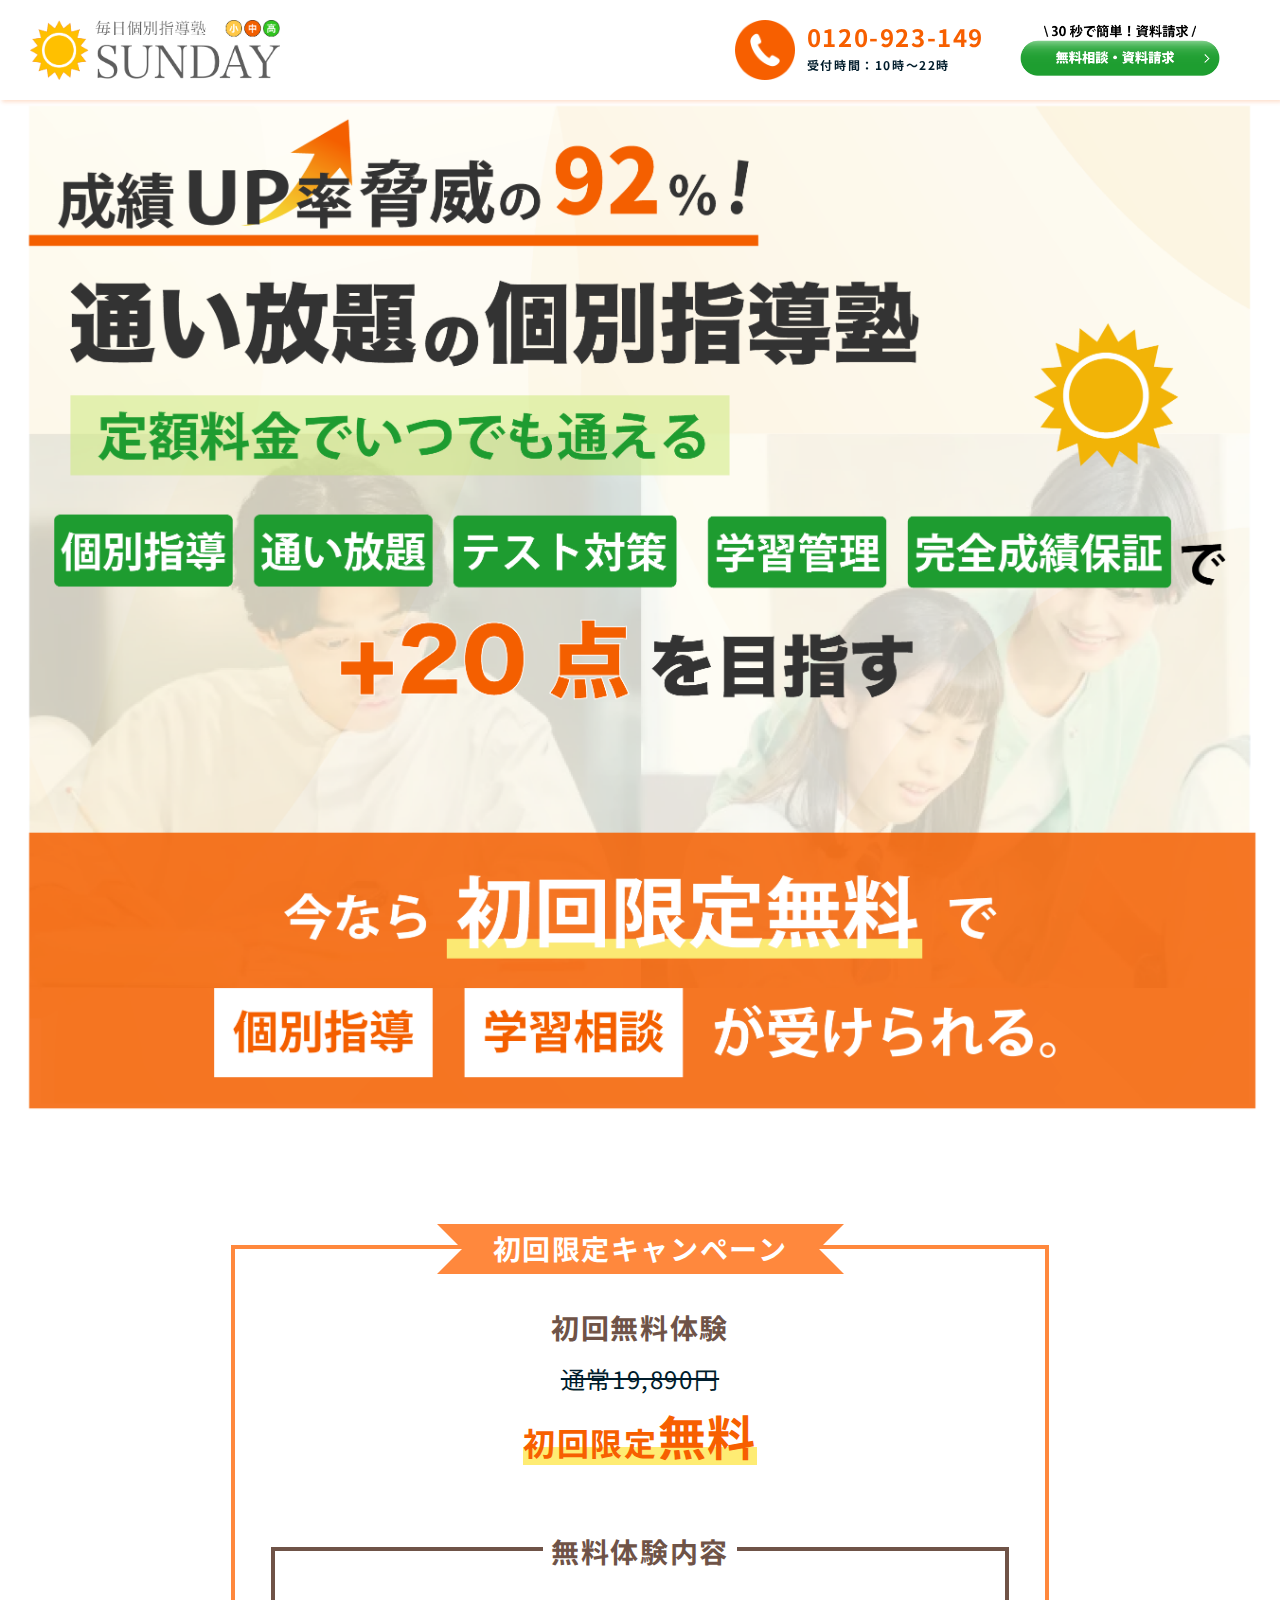
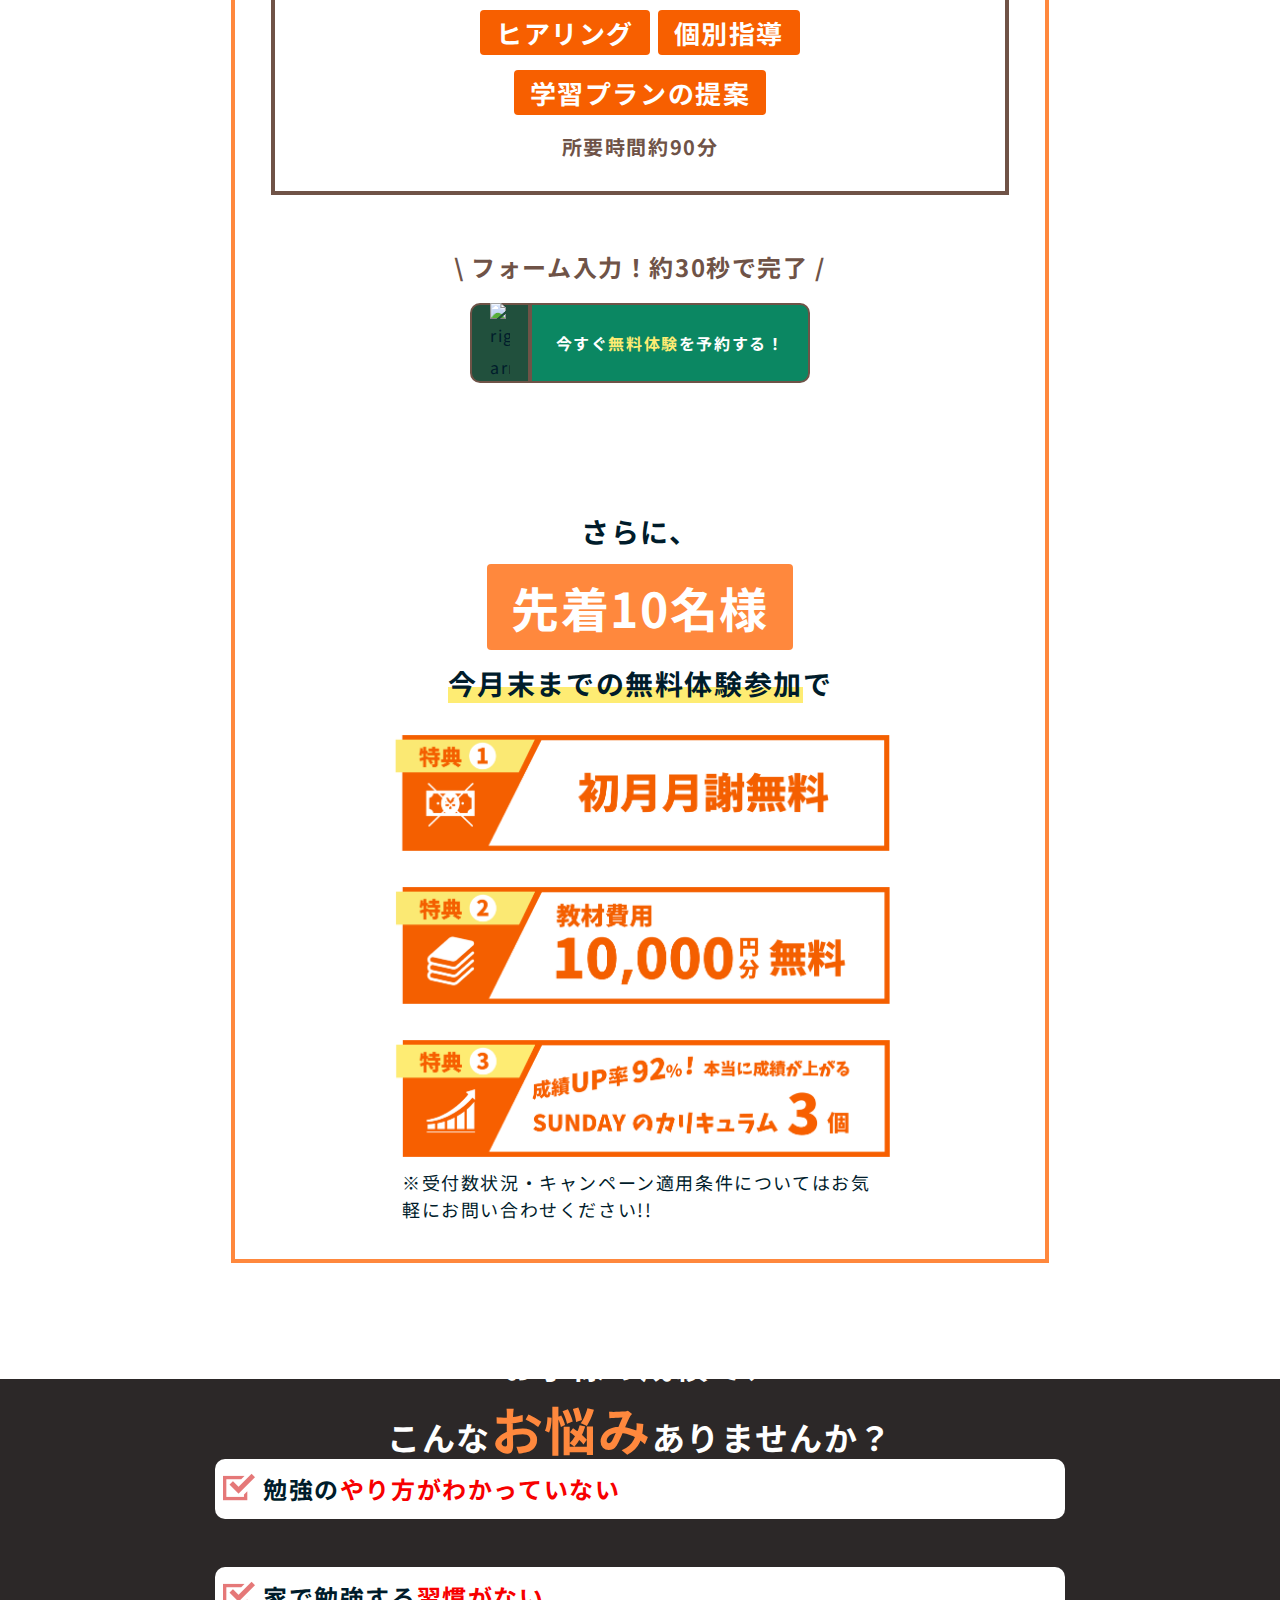
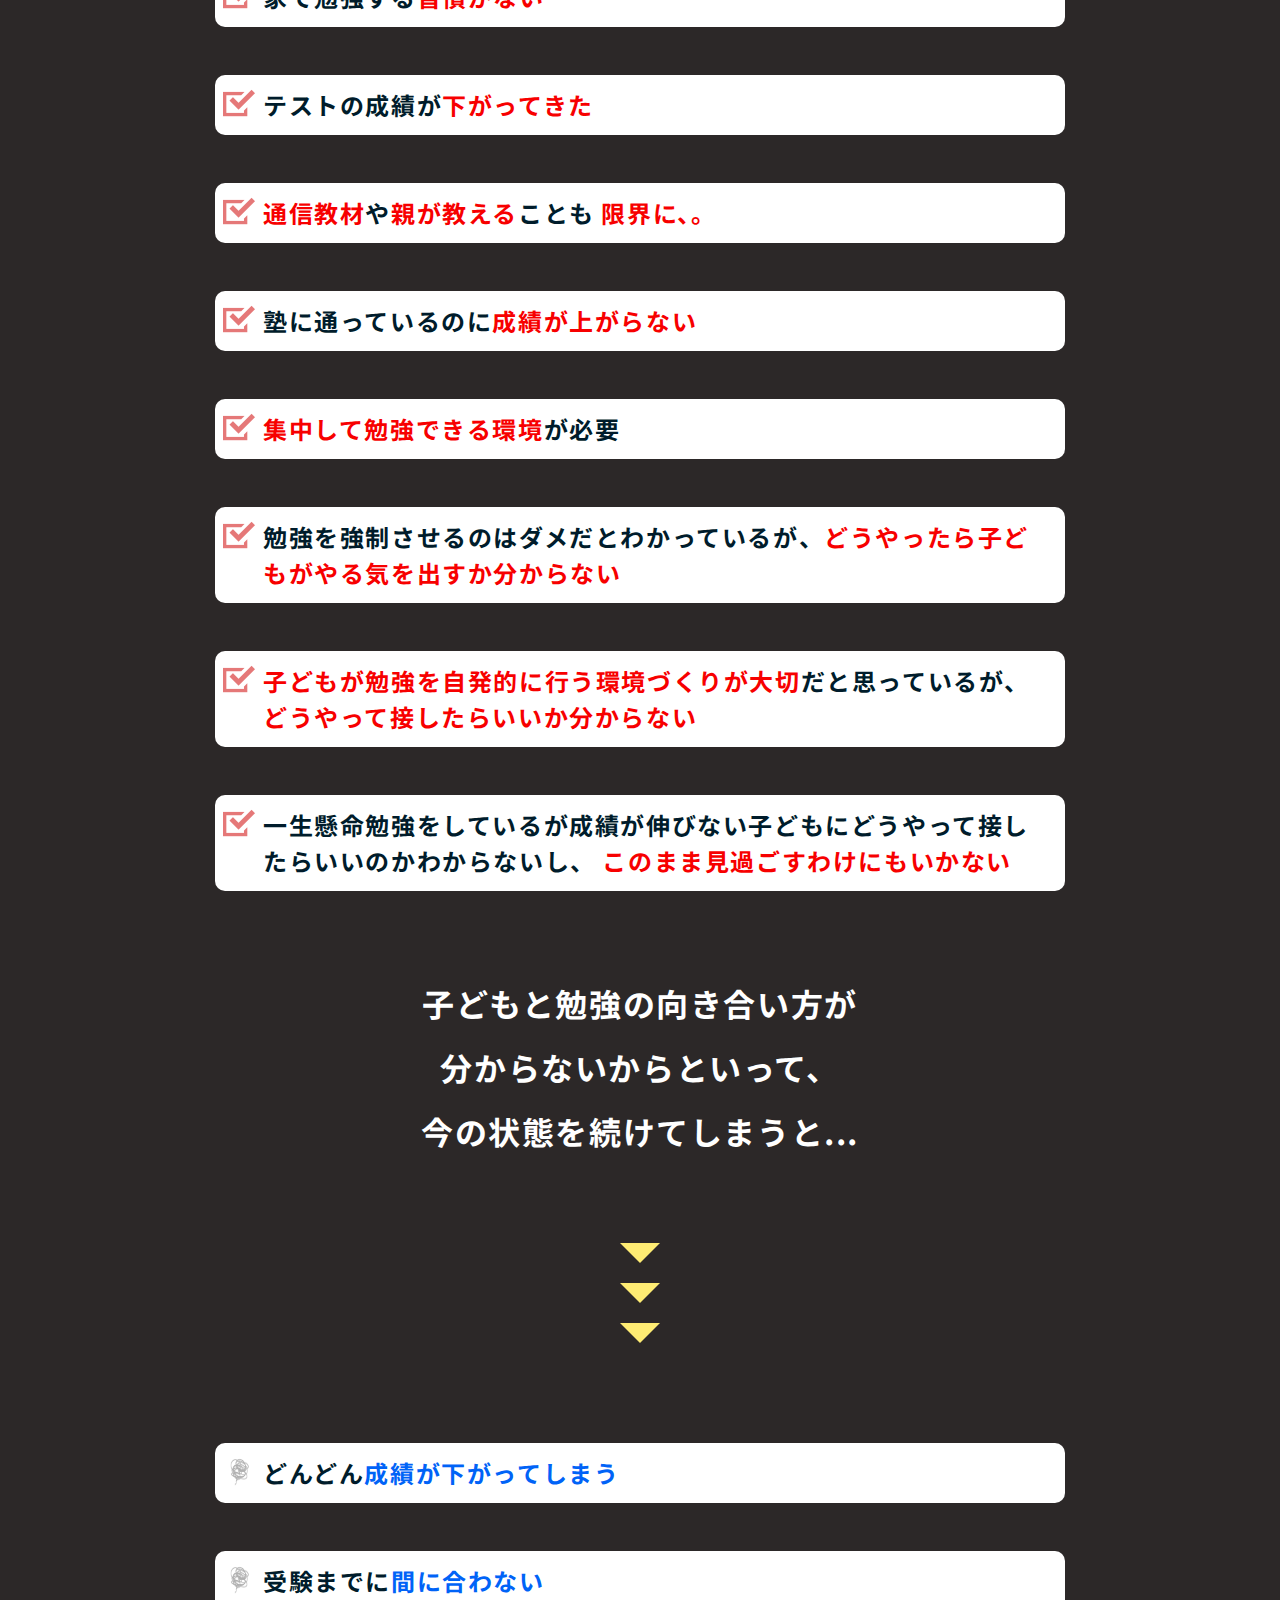
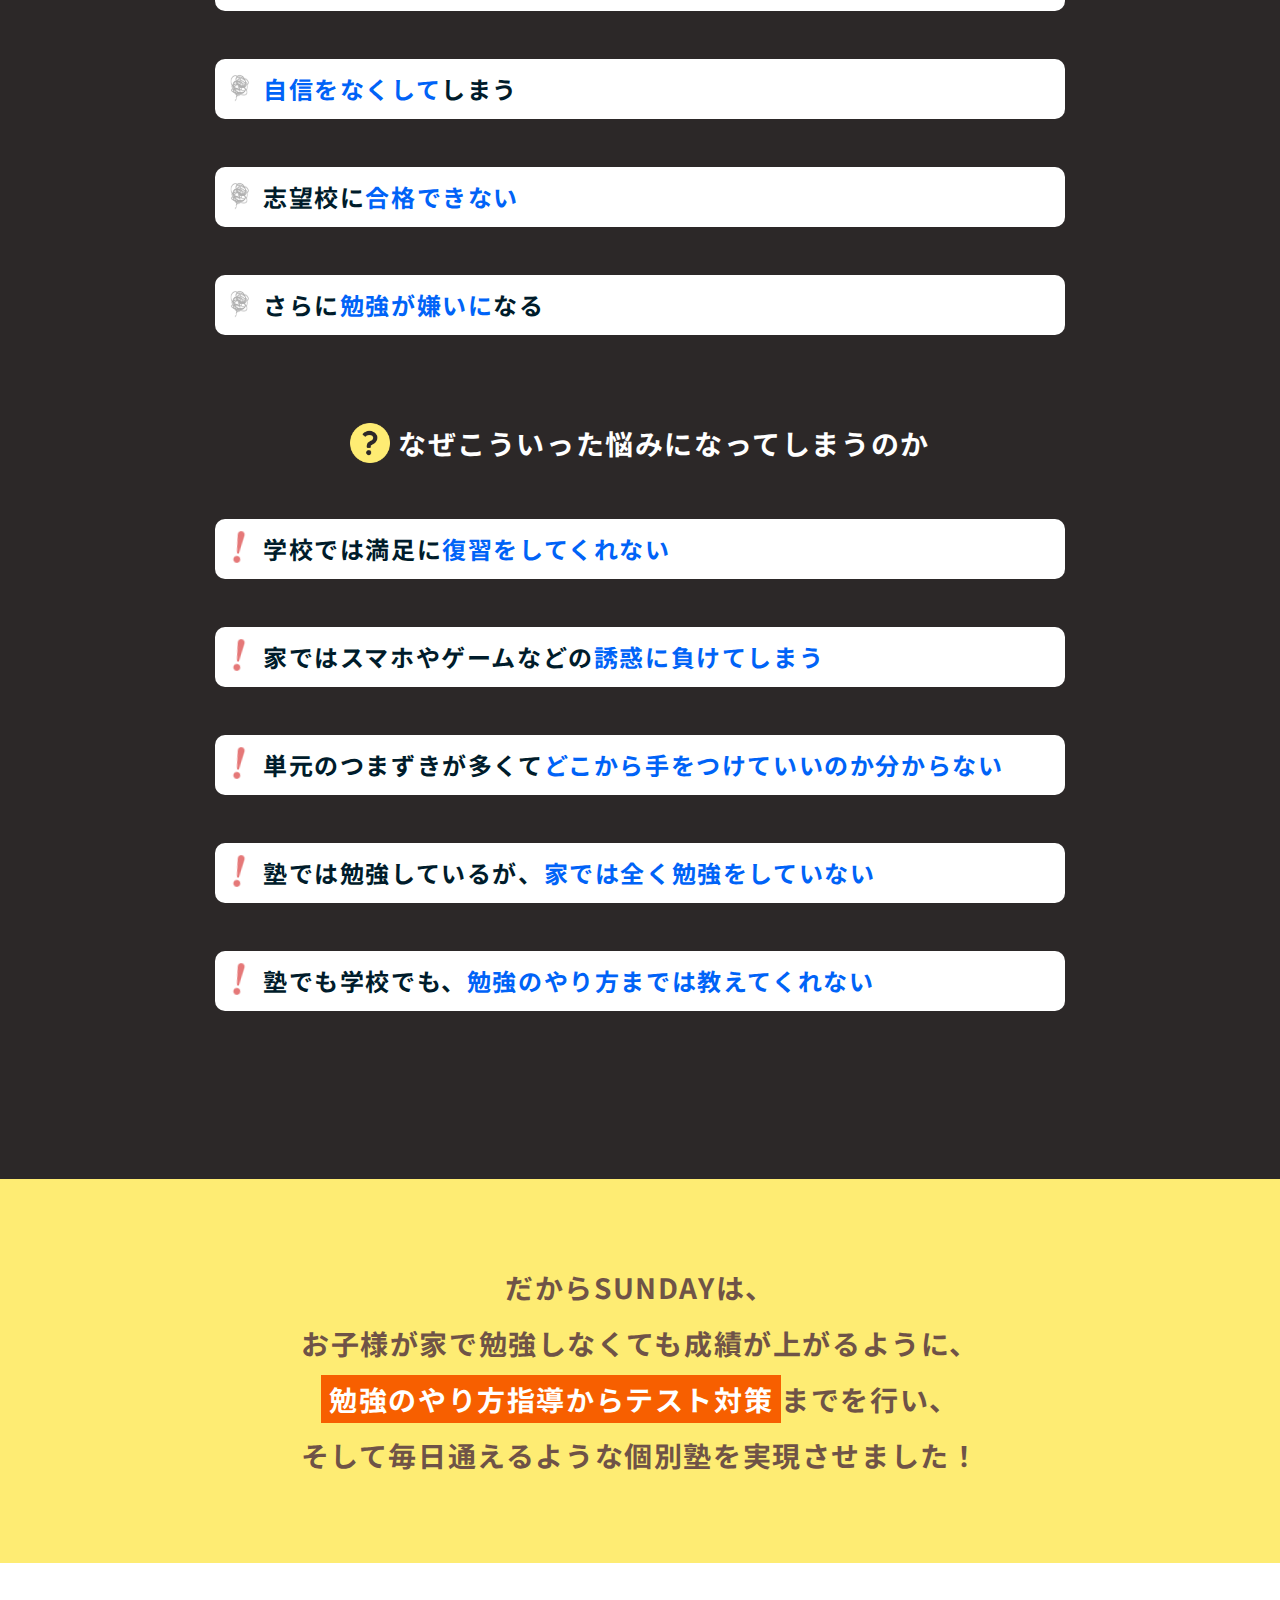
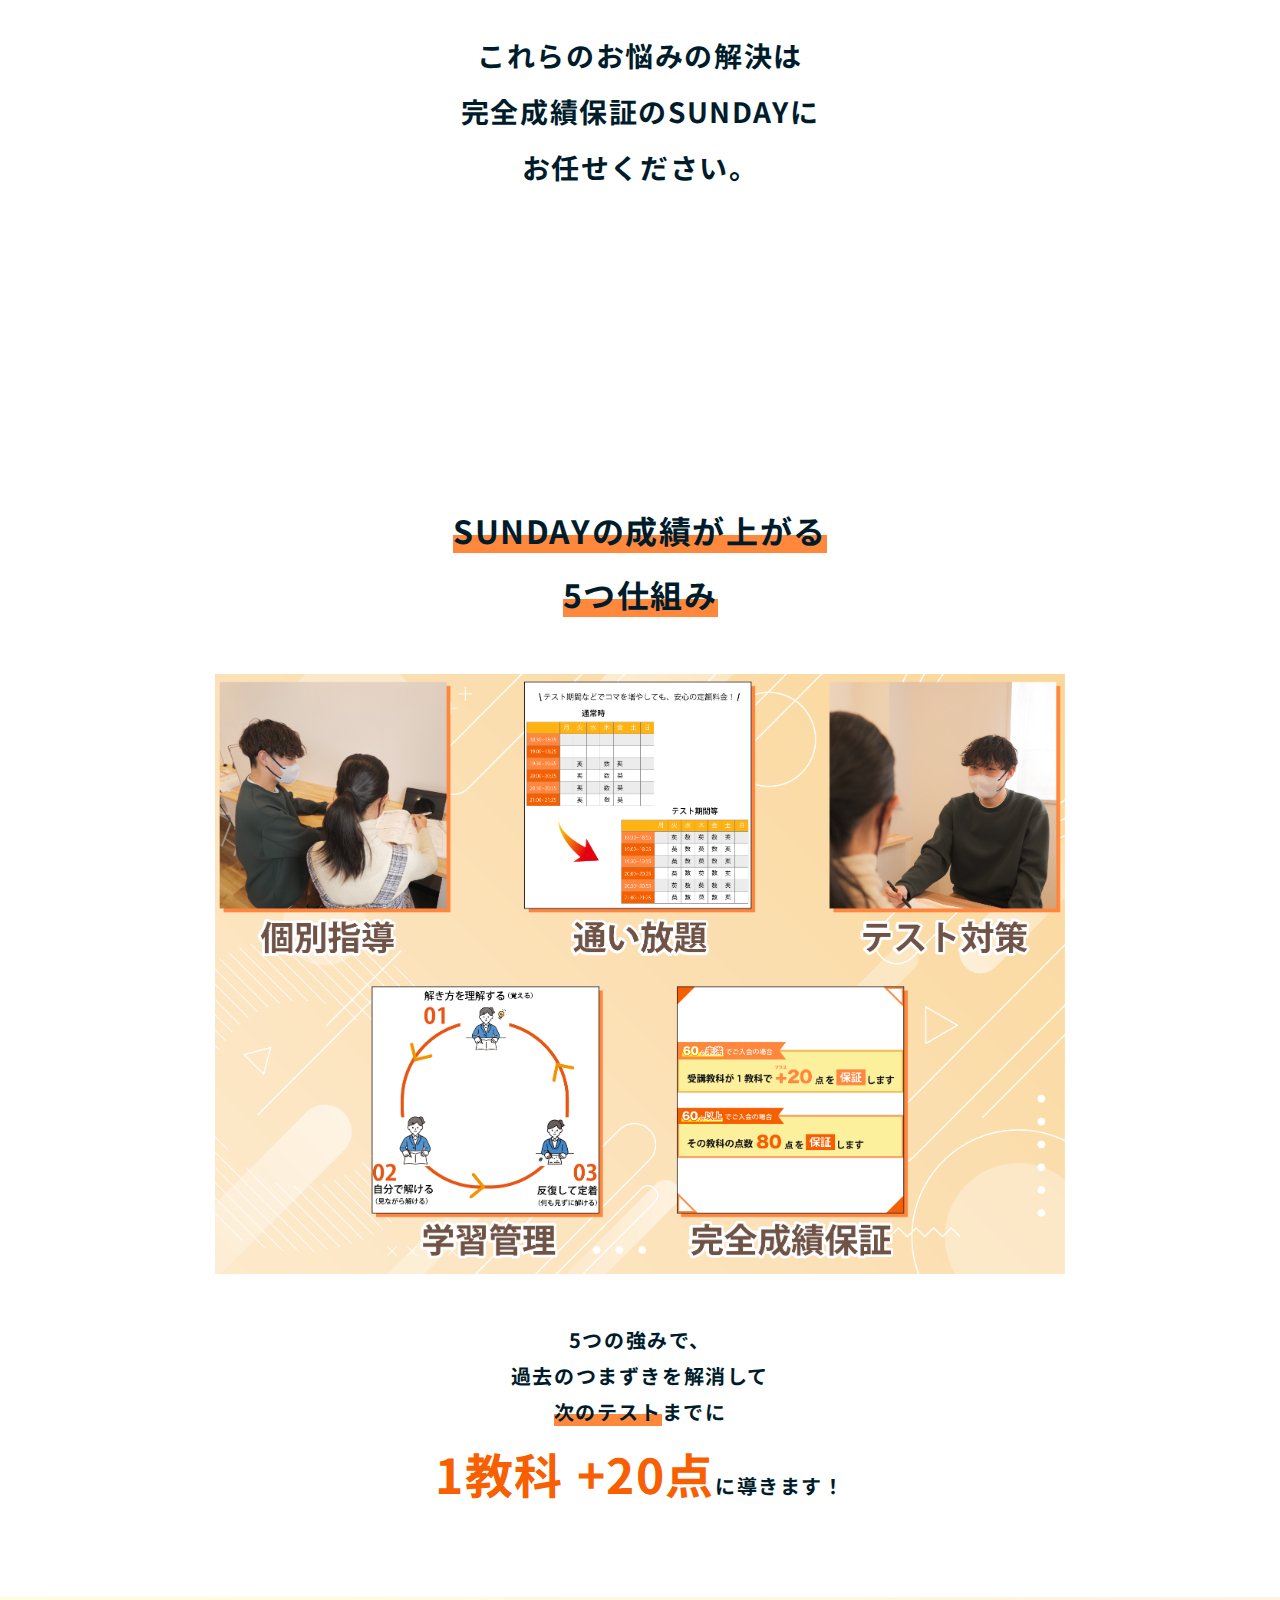
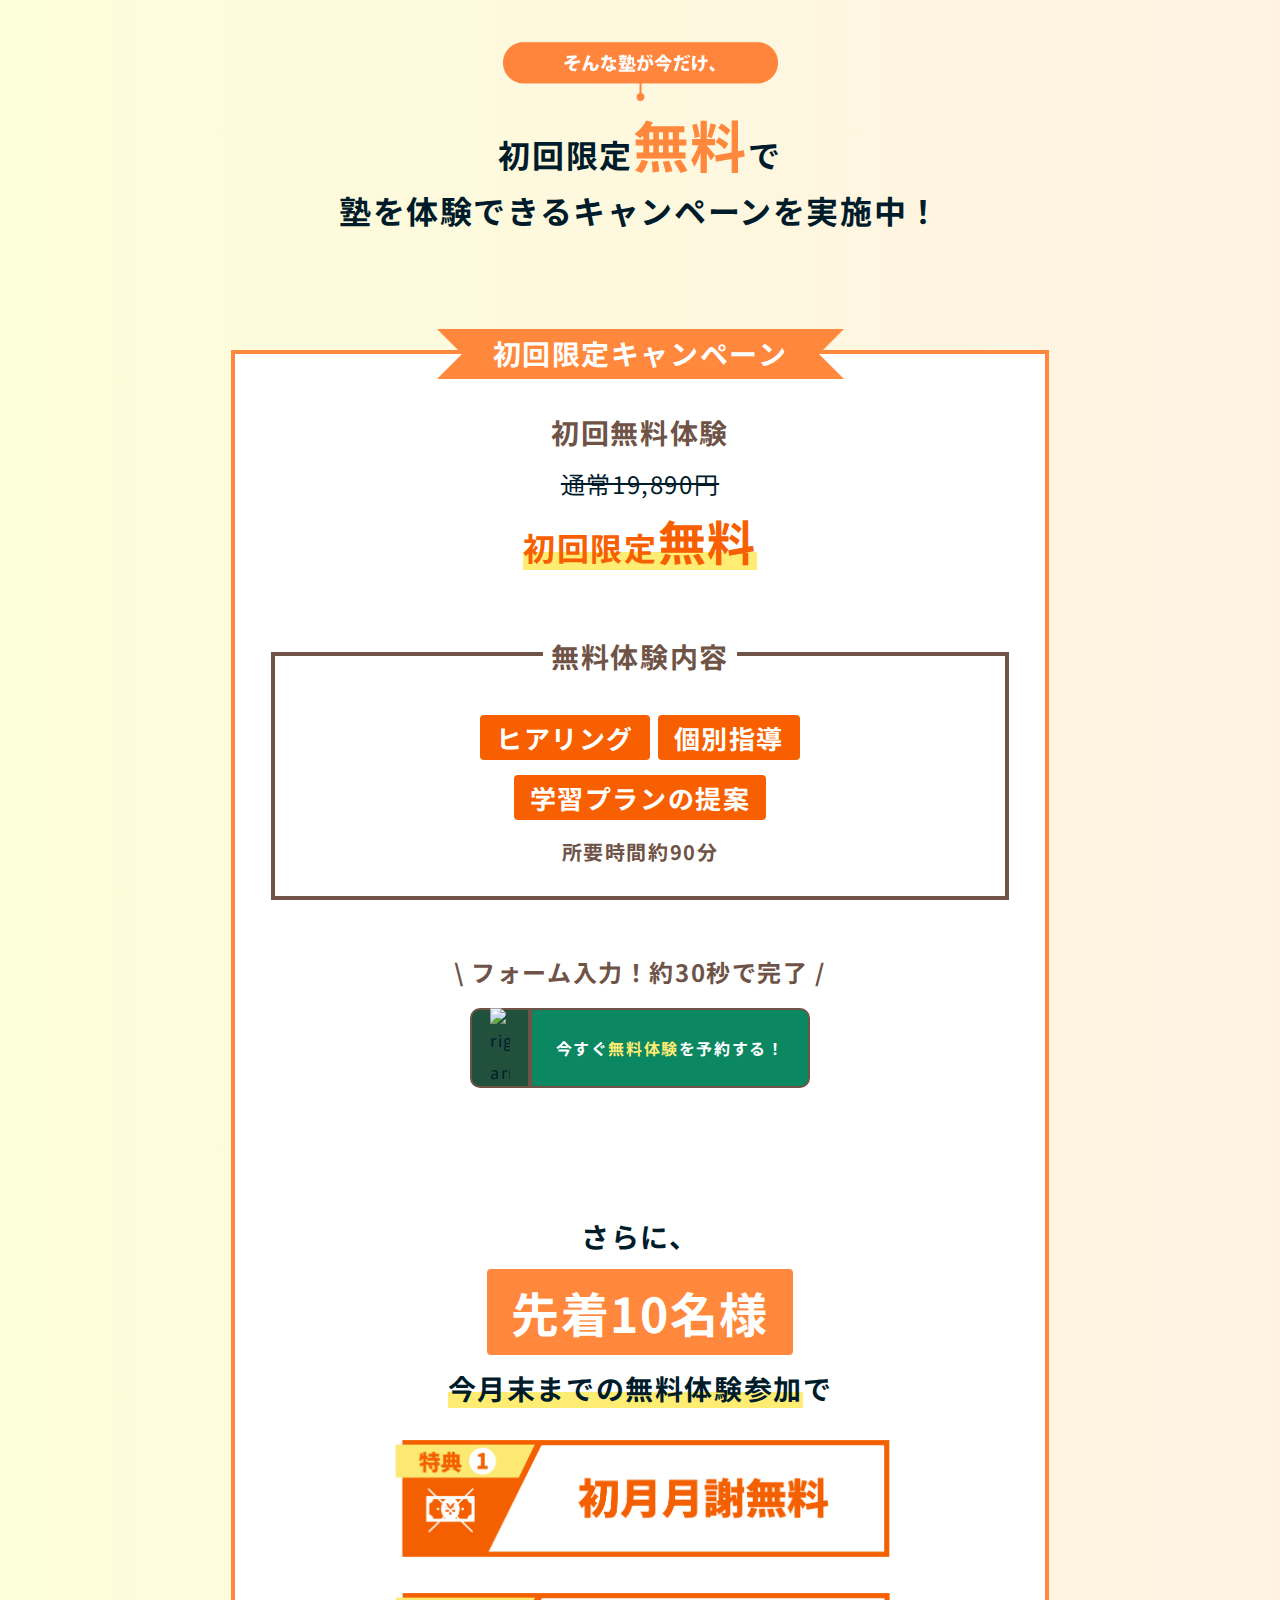
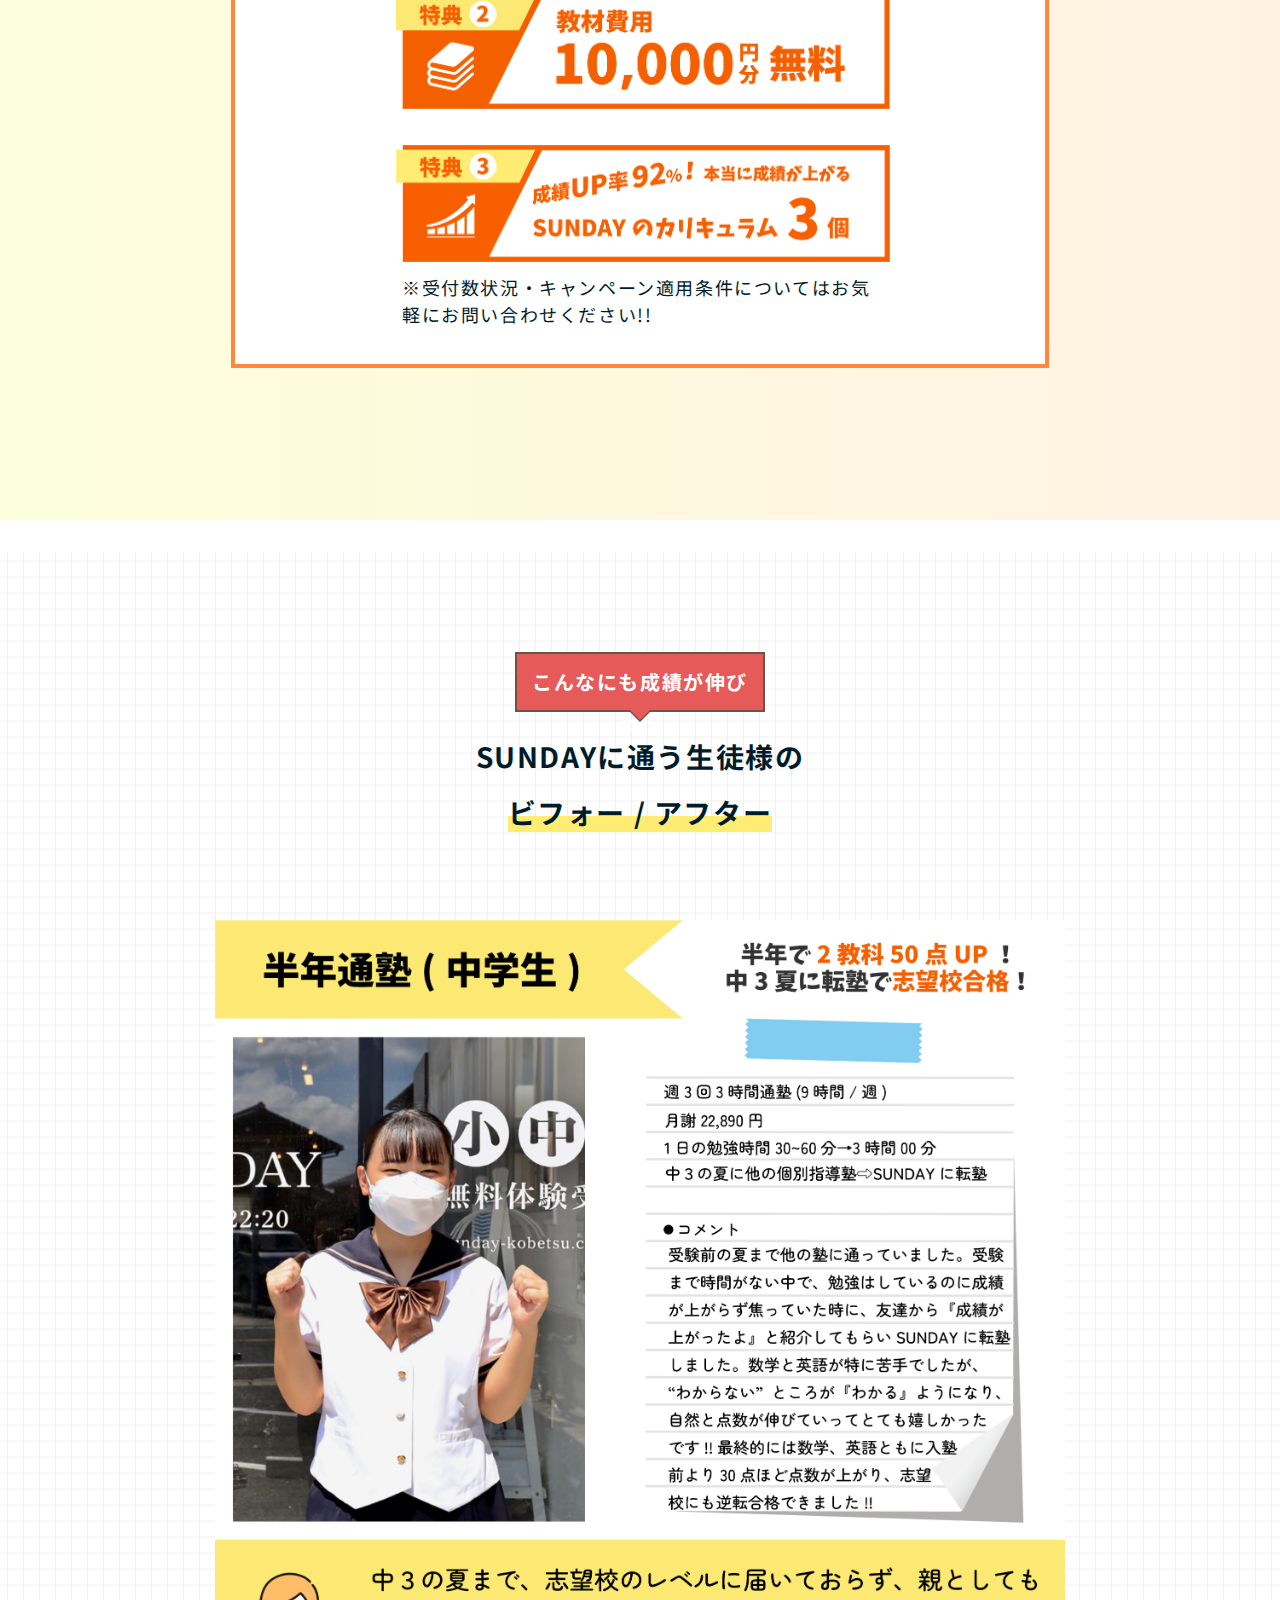
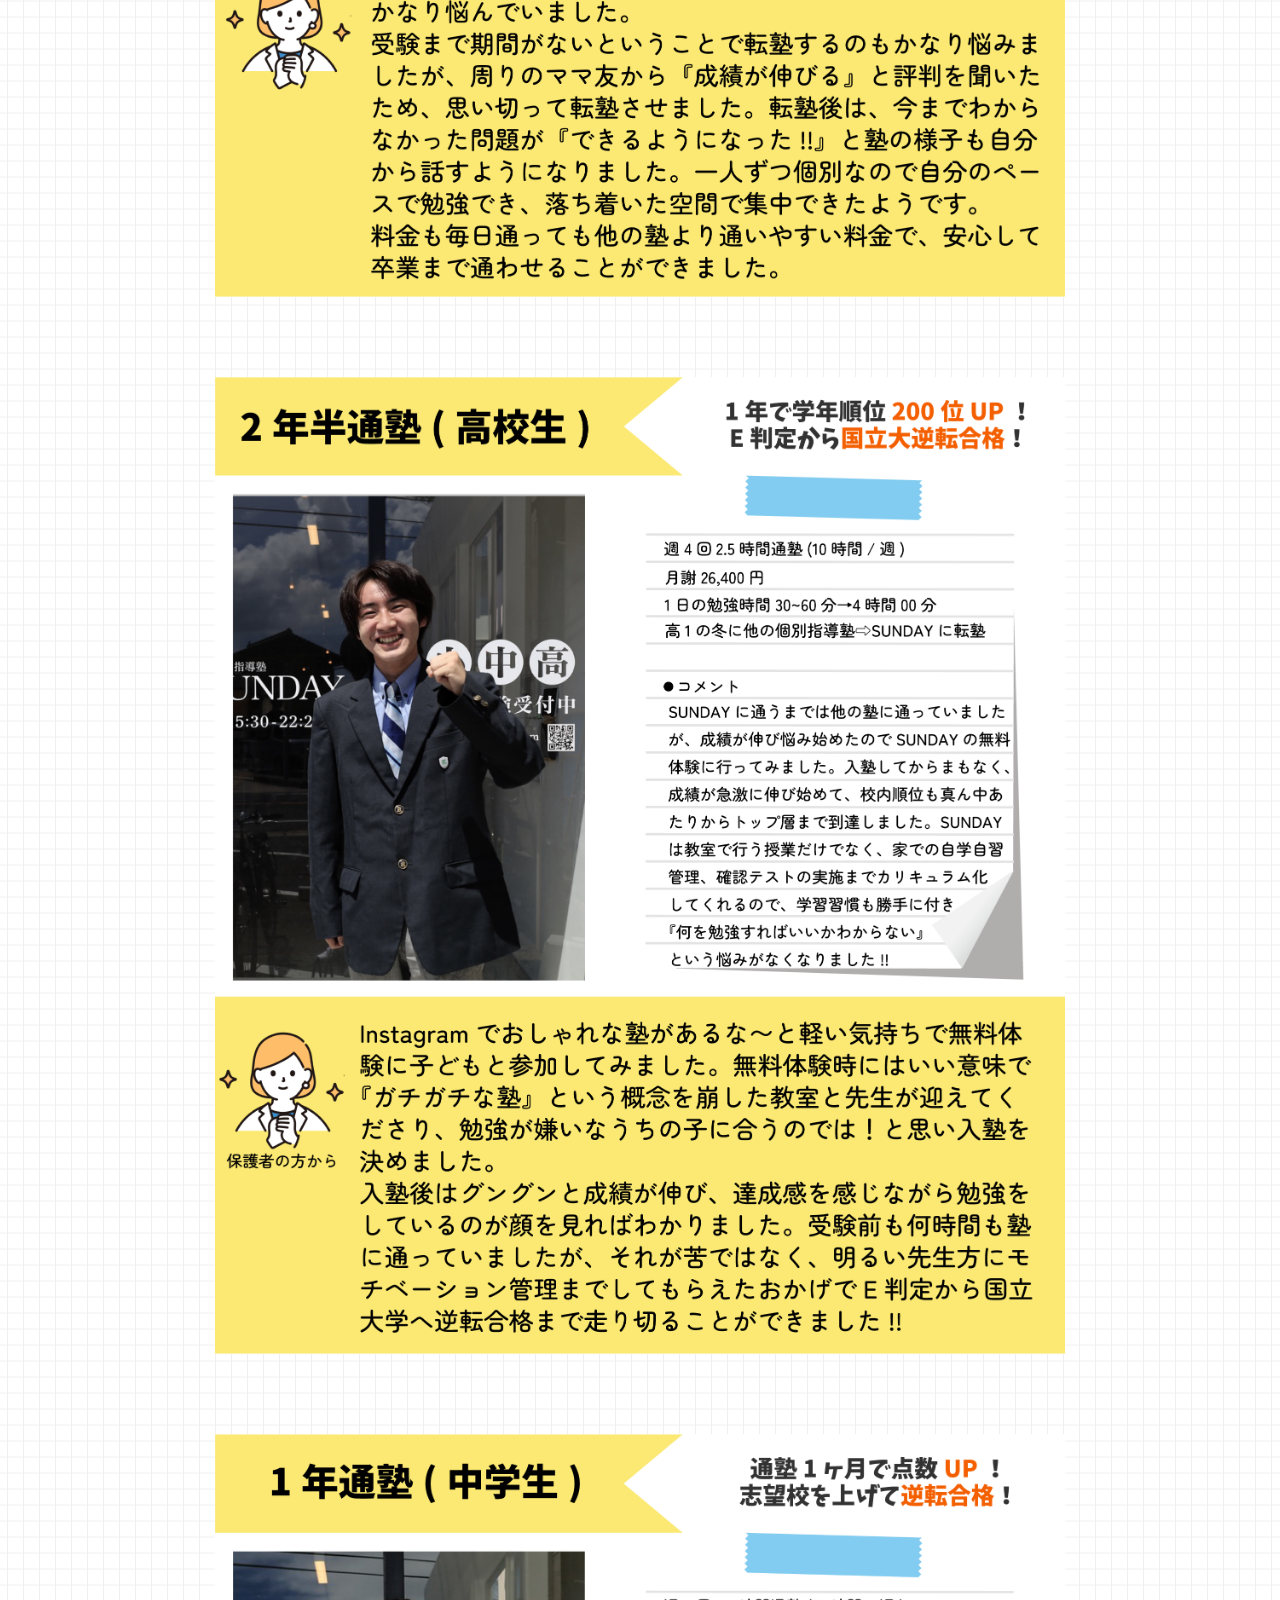
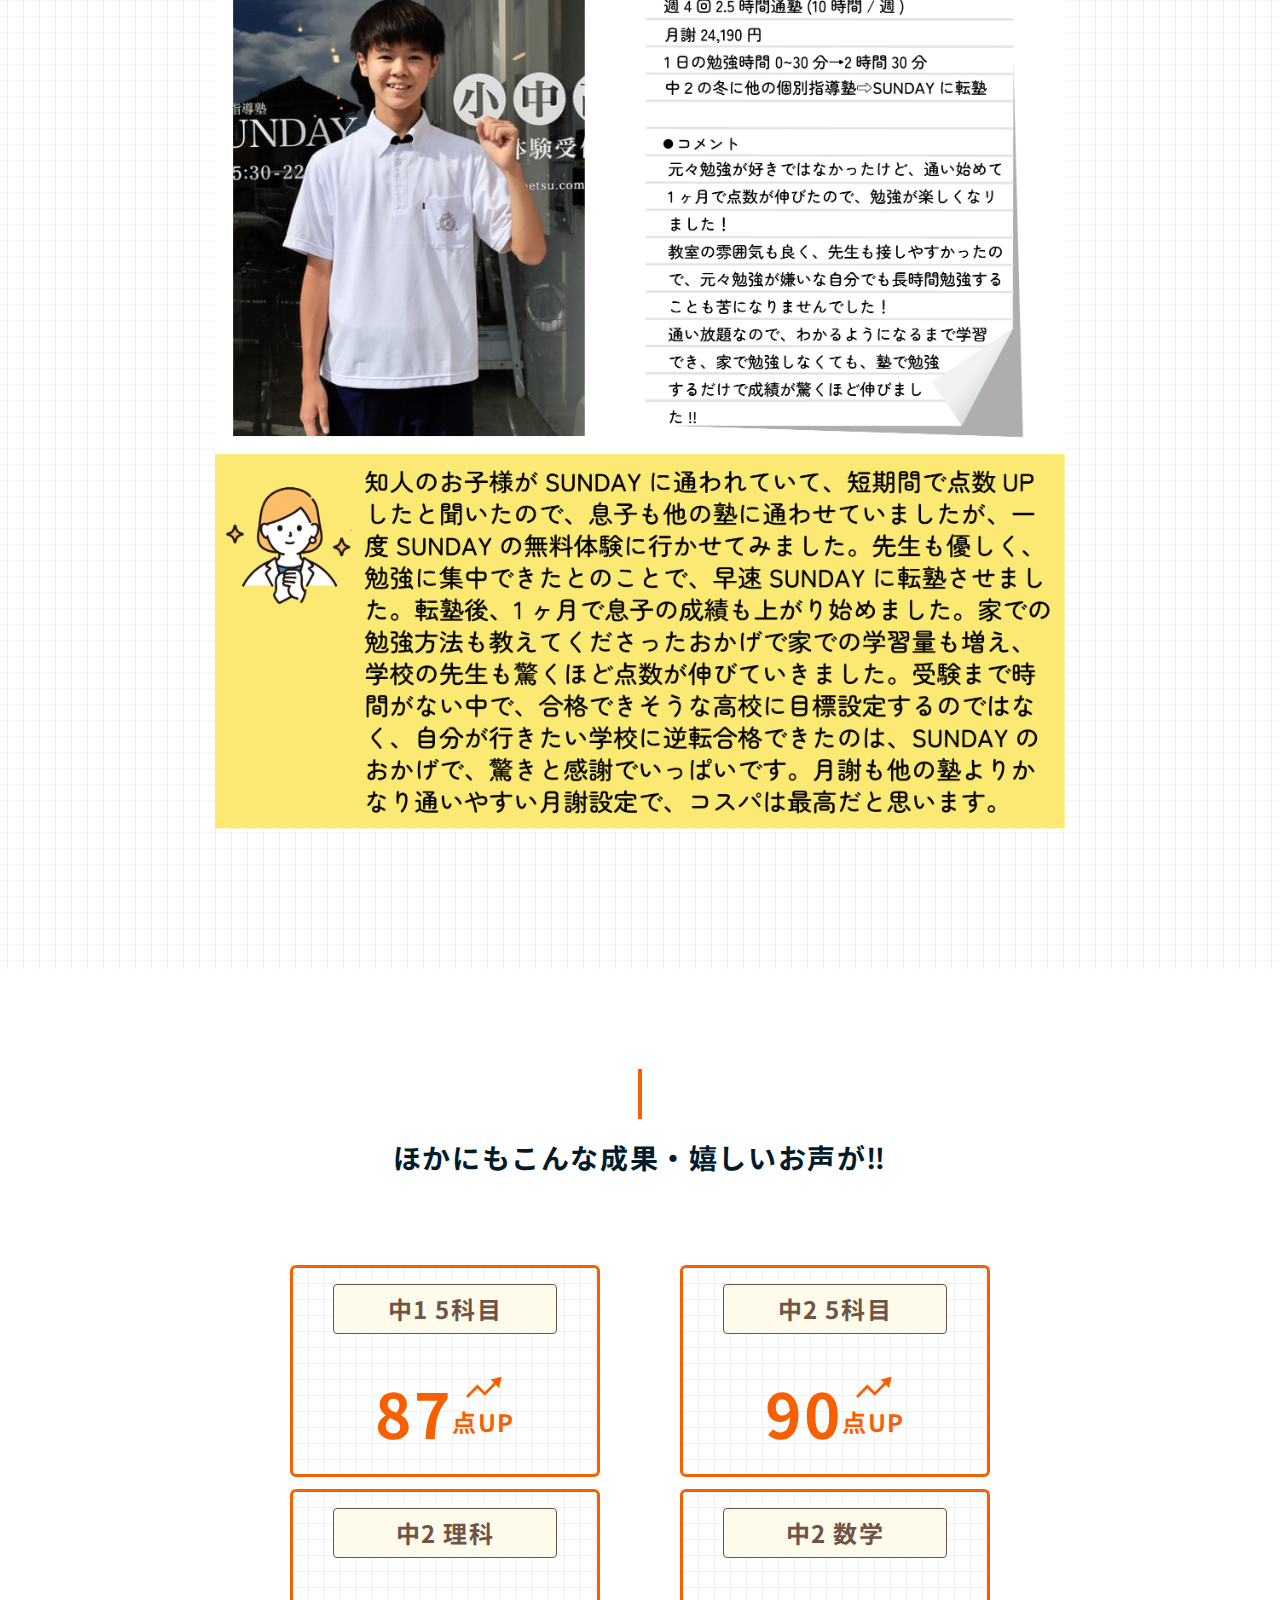
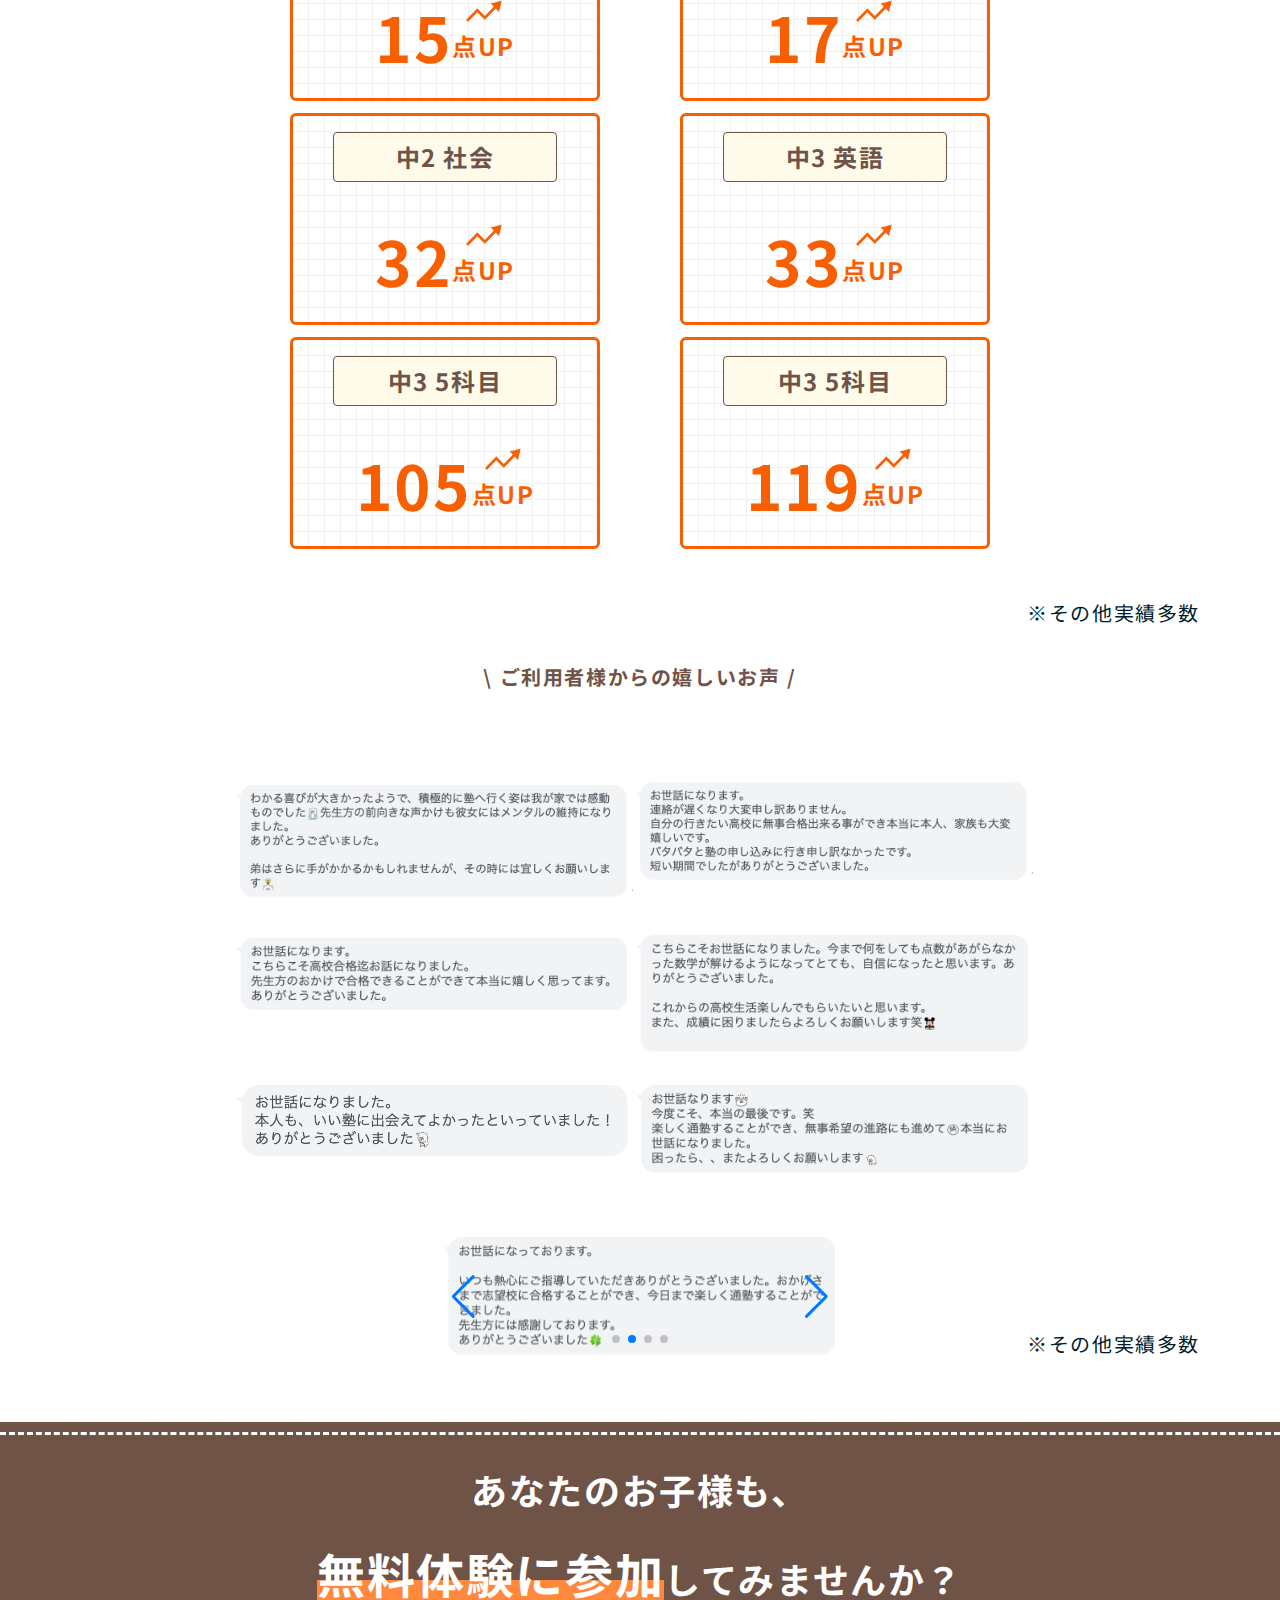
==== index.html @ 594e7c01 "Update index.html" ====
<!DOCTYPE html>
<html lang="ja">
  <body>
    <head>
      <meta charset="utf-8" />
      <meta name="viewport" content="width=device-width,initial-scale=1" />
      <title>毎日個別指導SUNDAY | 通い放題&低料金の個別指導塾</title>
      <meta name="description" content="SUNDAYでは、生徒のモチベーションを維持することを第一に、学習レベルに合わせて中学・高校・大学受験からテスト対策・復習まで完全サポート！。">
      <meta name="format-detection" content="telephone=no" />

      <!-- google fonts -->
      <link rel="preconnect" href="https://fonts.googleapis.com" />
      <link rel="preconnect" href="https://fonts.gstatic.com" crossorigin />
      <link href="https://fonts.googleapis.com/css2?family=Noto+Sans+JP:wght@400;700&display=swap" rel="stylesheet">

      <!-- css -->
      <link rel="stylesheet" href="./reset.css" />
      <link rel="stylesheet" href="./style.css" />

      <!-- CDN読み込み -->
      <script src="https://cdnjs.cloudflare.com/ajax/libs/gsap/3.10.4/gsap.min.js" defer></script>
      <script src="./main.js" defer></script>

      <!-- favicon -->
      <link rel="apple-touch-icon" sizes="180x180" href="./apple-touch-icon.ico">
      <link rel="icon" type="image/png" sizes="32x32" href="./favicon-3232.ico"/>
      <link rel="icon" type="image/png" sizes="16x16" href="./favicon-1616.ico"/>
      <link rel="manifest" href="./favicon_io/site.webmanifest" />

      <!-- swiper -->
      <link rel="stylesheet" href="https://cdn.jsdelivr.net/npm/swiper@11/swiper-bundle.min.css"/>
      <script src="https://cdn.jsdelivr.net/npm/swiper@11/swiper-bundle.min.js"></script>

      <!--     ogp  -->
      <meta property="og:site_name" content="毎日個別指導SUNDAY | 通い放題&低料金の個別指導塾"/>
      <meta property="og:url" content="https://souki1213.github.io/SOUKi1213-github.io/index.html"/>
      <meta property="og:type" content="website" />
      <meta
        property="og:title"
        content="毎日個別指導SUNDAY | 通い放題&低料金の個別指導塾"/>
      <meta
        property="og:description"
        content="SUNDAYでは、生徒のモチベーションを維持することを第一に、学習レベルに合わせて中学・高校・大学受験からテスト対策・復習まで完全サポート！"/>
      <meta property="og:image" content="./kv-pc.png" />
    </head>

    <header class="l_header">
      <div class="l_header__inner">
        <h1 class="l_header-logo">
          <a href="index.html">
            <img src="./logo_main01.png" alt="メインロゴ"/></a>
        </h1>
        <div class="header-ctc_wrapper">
          <div class="h-tel-btn">
            <a href="tel:0120-923-149" class="tel-btn01">
              <img src="./phone-icon.png" alt="" class="h-tel-btn_img" />
              <div class="h-tel-detail">
                <span class="h-tel-number">0120-923-149</span>
                <p class="h-work-time">受付時間：10時〜22時</p>
              </div>
            </a>
          </div>
          <a href="#contact" class="dr_btn hover">
            <img src="./dr_btn.png" alt="資料請求"/></a>
        </div>
        <nav class="l_header-nav nav__font" id="js-nav">
          <ul class="l_header-nav_list">
            <li class="l_header-nav_item">
              <a href="index.html" class="menu-arrow l_header-nav_link">トップ</a>
            </li>
            <li class="l_header-nav_item">
              <a href="#wrong" class="menu-arrow l_header-nav_link">こんなお悩みはありませんか</a>
            </li>
            <li class="l_header-nav_item">
              <a href="#sunday-coaching_section" class="menu-arrow l_header-nav_link">SUNDAYの指導は...</a>
            </li>
            <li class="l_header-nav_item">
              <a href="#feature" class="menu-arrow l_header-nav_link">SUNDAYの5つのポイント</a>
            </li>
            <li class="l_header-nav_item">
              <a href="#first-offer" class="menu-arrow l_header-nav_link">初めての方へ</a>
            </li>
            <li class="l_header-nav_item">
              <a href="#flow" class="menu-arrow l_header-nav_link">体験の流れ</a>
            </li>
            <li class="l_header-nav_item">
              <a href="#voice" class="menu-arrow l_header-nav_link">お客様の声</a>
            </li>
            <li class="l_header-nav_item">
              <a href="#school" class="menu-arrow l_header-nav_link">教室一覧</a>
            </li>
            <li class="l_header-nav_item">
              <a href="#faq" class="menu-arrow l_header-nav_link">よくあるご質問</a>
            </li>
          </ul>
        </nav>
        <button class="m_hamburger hamburger" id="js-hamburger">
          <span class="m_hamburger-bar"></span>
          <span class="m_hamburger-bar"></span>
          <span class="m_hamburger-bar"></span>
        </button>
      </div>
    </header>

    <section class="top">
      <figure class="top-kv_sp">
        <img src="./kv.png" width="375" height="597" alt="main-kv" />
      </figure>
      <figure class="top-kv_pc">
        <img src="./kv-pc.png" width="375" height="597" alt="main-kv" />
      </figure>
    </section>

    <section class="compaign">
      <div class="compaign-inner">
        <div class="compaign_container">
          <div class="compaign-mc_container">
            <span class="compaign-mc">初回限定キャンペーン</span>
          </div>
          <h2 class="compaign-ttl">初回無料体験</h2>
          <span class="normal-price">通常19,890円</span>
          <div class="descont-price">
            <span class="marker">初回限定<span class="expansion-txt">無料</span></span>
          </div>
        </div>
        <div class="compaign-menu">
          <span class="compaign-menu_ttl">無料体験内容</span>
          <div class="compaign-menu_wrap">
            <span class="hearing">ヒアリング</span>
            <span class="personal-coaching">個別指導</span>
            <div class="proposal-plan_wrapper">
              <span class="proposal-plan">学習プランの提案</span>
            </div>
            <div class="compaign-menu_time_container">
              <span class="conpaign-menu_time">所要時間約90分</span>
            </div>
          </div>
        </div>
        <p class="closing-cta_btn_txt">\ フォーム入力！約30秒で完了 /</p>
        <div class="cta-btn compaign_btn hover">
          <a class="arrow-btn" href="#contact">
            <span class="left">
              <img class="cta-btn_img" width="40" height="40" loading="lazy" 
              src="https://lp.sunday-kobetsu.com/wp-content/themes/sunday/assets/img/common/arrow_large.webp" alt="right-arrow"/>
            </span>
            <span class="right">今すぐ<span class="cta-accent">無料体験</span>を予約する！</span>
          </a>
        </div>
        <div class="limited-compaign_inner">
          <div class="compaign-content_wrapper">
            <span class="limited-compaign_txt">さらに、<br /><span class="limited-compaign_accent">先着10名様</span><br>
            <span class="marker">今月末までの無料体験参加</span>で</span>
          </div>
          <div class="limited-compaign_container">
            <div class="limited-compaign_img01">
              <img src="./first_limited01.png" alt="compaign01" />
            </div>
            <div class="limited-compaign_img02">
              <img src="./first_limited02.png" alt="compaign02" />
            </div>
            <div class="limited-compaign_img03">
              <img src="./first_limited03.png" alt="compaign03" />
            </div>
            <div class="compaign-attention">※受付数状況・キャンペーン適用条件についてはお気軽にお問い合わせください!!</div>
          </div>
        </div>
      </div>
    </section>

    <section class="wrong-section" id="wrong">
      <div class="wrong_ttl-container">
        <img src="./problem-001.png" alt="" />
        <h2 class="wrong_ttl">お子様の成績で、<br />こんな<span class="wrong_accent">お悩み</span>ありませんか？</h2>
      </div>
      <div class="wrong-ditail_container">
        <div class="wrong__items_wrapper">
          <div class="wrong__item">
            <img src="./check01.png" alt="check-mark" class="wrong_check" />
            <p class="wrong-ditail_txt">勉強の<span class="wrong-ditail_danger">やり方がわかっていない</span></p>
          </div>
          <div class="wrong__item">
            <img src="./check01.png" alt="check-mark" class="wrong_check" />
            <p class="wrong-ditail_txt">家で勉強する<span class="wrong-ditail_danger">習慣がない</span></p>
          </div>
          <div class="wrong__item">
            <img src="./check01.png" alt="check-mark" class="wrong_check" />
            <p class="wrong-ditail_txt">テストの成績が<span class="wrong-ditail_danger">下がってきた</span></p>
          </div>
          <div class="wrong__item">
            <img src="./check01.png" alt="check-mark" class="wrong_check" />
            <p class="wrong-ditail_txt">
              <span class="wrong-ditail_danger">通信教材</span>や<span class="wrong-ditail_danger">親が教える</span>ことも
              <span class="wrong-ditail_danger">限界に、。</span></p>
          </div>
          <div class="wrong__item">
            <img src="./check01.png" alt="check-mark" class="wrong_check" />
            <p class="wrong-ditail_txt">塾に通っているのに<span class="wrong-ditail_danger">成績が上がらない</span></p>
          </div>
          <div class="wrong__item">
            <img src="./check01.png" alt="check-mark" class="wrong_check" />
            <p class="wrong-ditail_txt"><span class="wrong-ditail_danger">集中して勉強できる環境</span>が必要</p>
          </div>
          <div class="wrong__item">
            <img src="./check01.png" alt="check-mark" class="wrong_check" />
            <p class="wrong-ditail_txt">勉強を強制させるのはダメだとわかっているが、<span class="wrong-ditail_danger">どうやったら子どもがやる気を出すか分からない</span></p>
          </div>
          <div class="wrong__item">
            <img src="./check01.png" alt="check-mark" class="wrong_check" />
            <p class="wrong-ditail_txt"><span class="wrong-ditail_danger">子どもが勉強を自発的に行う環境づくりが大切</span>だと思っているが、
              <span class="wrong-ditail_danger">どうやって接したらいいか分からない</span></p>
          </div>
          <div class="wrong__item">
            <img src="./check01.png" alt="check-mark" class="wrong_check" />
            <p class="wrong-ditail_txt">一生懸命勉強をしているが成績が伸びない子どもにどうやって接したらいいのかわからないし、
              <span class="wrong-ditail_danger">このまま見過ごすわけにもいかない</span></p>
          </div>
        </div>
        <div class="wrong-leaving">子どもと勉強の向き合い方が<br />分からないからといって、<br />今の状態を続けてしまうと...</div>
        <div class="u-arrow_container">
          <div class="u-arrow"></div>
          <div class="u-arrow"></div>
          <div class="u-arrow"></div>
        </div>
        <div class="wrong__items_wrapper">
          <div class="wrong__item">
            <img src="./trouble.png" alt="trouble-mark" class="wrong_trouble">
            <p class="wrong-ditail_txt">どんどん<span class="wrong-ditail_blue">成績が下がってしまう</span></p>
          </div>
          <div class="wrong__item">
            <img src="./trouble.png" alt="trouble-mark" class="wrong_trouble">
            <p class="wrong-ditail_txt">受験までに<span class="wrong-ditail_blue">間に合わない</span></p>
          </div>
          <div class="wrong__item">
            <img src="./trouble.png" alt="trouble-mark" class="wrong_trouble">
            <p class="wrong-ditail_txt"><span class="wrong-ditail_blue">自信をなくして</span>しまう</p>
          </div>
          <div class="wrong__item">
            <img src="./trouble.png" alt="trouble-mark" class="wrong_trouble">
            <p class="wrong-ditail_txt">志望校に<span class="wrong-ditail_blue">合格できない</span></p>
          </div>
          <div class="wrong__item">
            <img src="./trouble.png" alt="trouble-mark" class="wrong_trouble">
            <p class="wrong-ditail_txt">さらに<span class="wrong-ditail_blue">勉強が嫌いに</span>なる</p>
          </div>
        </div>
        <div class="problem-living">
          <div class="problem-living_container">
            <img src="./question-mark.png" alt="question-mark" class="problem-question">
            <p class="problem-living_txt">なぜこういった悩みになってしまうのか</p>
          </div>
        </div>
        <div class="wrong__items_wrapper">
          <div class="wrong__item">
            <img src="./exclamation-mark.png" alt="exclamation-mark" class="wrong_check mark-rorate">
            <p class="wrong-ditail_txt">学校では満足に<span class="wrong-ditail_blue">復習をしてくれない</span></p>
          </div>
          <div class="wrong__item">
            <img src="./exclamation-mark.png" alt="exclamation-mark" class="wrong_check mark-rorate">
            <p class="wrong-ditail_txt">家ではスマホやゲームなどの<span class="wrong-ditail_blue">誘惑に負けてしまう</span></p>
          </div>
          <div class="wrong__item">
            <img src="./exclamation-mark.png" alt="exclamation-mark" class="wrong_check mark-rorate">
            <p class="wrong-ditail_txt">単元のつまずきが多くて<span class="wrong-ditail_blue">どこから手をつけていいのか分からない</span></p>
          </div>
          <div class="wrong__item">
            <img src="./exclamation-mark.png" alt="exclamation-mark" class="wrong_check mark-rorate">
            <p class="wrong-ditail_txt">塾では勉強しているが、<span class="wrong-ditail_blue">家では全く勉強をしていない</span></p>
          </div>
          <div class="wrong__item">
            <img src="./exclamation-mark.png" alt="exclamation-mark" class="wrong_check mark-rorate">
            <p class="wrong-ditail_txt">塾でも学校でも、<span class="wrong-ditail_blue">勉強のやり方までは教えてくれない</span></p>
          </div>
        </div>
      </div>
    </section>

    <section class="solution-sunday">
      <div class="solution-sunday_container">
        <p class="solution-sunday_txt">だからSUNDAYは、<br />お子様が家で勉強しなくても<br class="pc-br">成績が上がるように、<br /><span class="solution-sunday_accent">
          勉強のやり方指導からテスト対策</span><br class="pc-br" />までを行い、<br class="sp-br" />そして毎日通えるような<br class="pc-br">個別塾を実現させました！</p>
      </div>
    </section>

    <section class="ploblem">
      <p class="sunday-com">これらのお悩みの解決は<br>完全成績保証のSUNDAYに<br>お任せください。</p>
      <div class="sunday-mov">
        <iframe src="https://www.youtube.com/embed/rAT0pa_GykE?si=7LaFMJANTs27OnOm"
          title="YouTube video player"
          frameborder="0"
          allow="accelerometer; autoplay; clipboard-write; encrypted-media; gyroscope; picture-in-picture; web-share"
          allowfullscreen></iframe>
      </div>
      <div class="sunday-coaching" id="sunday-coaching_section">
        <div class="sunday-result_wrapper">
          <p class="sunday-result_txt"><span class="orange-marker">SUNDAYの成績が上がる<br class="br-pc">5つ仕組み</span></p>
          <div class="sunday-result_img">
            <img src="./coaching-sp.png" alt="coaching-sp" class="coaching-sp" />
            <img src="./coaching-pc.png" alt="coaching-pc" class="coaching-pc" />
          </div>
          <p class="sunday-result_txt2">5つの強みで、<br />過去のつまずきを解消して<br /><span class="orange-marker">次のテスト</span>までに<br class="br-pc">
            <span class="sunday-result_manifest"> 1教科 +20点</span>に導きます！</p>
        </div>
      </div>
    </section>

    <section class="appeal_cta">
      <div class="appeal-inner">
      <div class="appeal-pop">
        <img src="./appeal_pop.png" alt="">
      </div>
      <p class="appeal_txt">初回限定<span class="appeal_accent">無料</span>で<br>
      塾を体験できる<br class="pc-br">キャンペーンを実施中！</p>
      <section class="compaign">
        <div class="compaign-inner">
          <div class="compaign_container">
            <div class="compaign-mc_container">
              <span class="compaign-mc"> 初回限定キャンペーン</span>
            </div>
            <h2 class="compaign-ttl">初回無料体験</h2>
            <span class="normal-price">通常19,890円</span>
            <div class="descont-price">
              <span class="marker">初回限定<span class="expansion-txt">無料</span></span>
            </div>
          </div>
          <div class="compaign-menu">
            <span class="compaign-menu_ttl">無料体験内容</span>
            <div class="compaign-menu_wrap">
              <span class="hearing">ヒアリング</span>
              <span class="personal-coaching">個別指導</span>
              <div class="proposal-plan_wrapper">
                <span class="proposal-plan">学習プランの提案</span>
              </div>
              <div class="compaign-menu_time_container">
                <span class="conpaign-menu_time">所要時間約90分</span>
              </div>
            </div>
          </div>
          <p class="closing-cta_btn_txt">\ フォーム入力！約30秒で完了 /</p>
          <div class="cta-btn compaign_btn hover">
            <a class="arrow-btn" href="#contact">
              <span class="left">
                <img class="cta-btn_img" width="40" height="40" loading="lazy" 
                src="https://lp.sunday-kobetsu.com/wp-content/themes/sunday/assets/img/common/arrow_large.webp" alt="right-arrow"/>
              </span>
              <span class="right">今すぐ<span class="cta-accent">無料体験</span>を予約する！</span>
            </a>
          </div>
          <div class="limited-compaign_inner">
            <div class="compaign-content_wrapper">
              <span class="limited-compaign_txt">さらに、<br /><span class="limited-compaign_accent">先着10名様</span><br>
              <span class="marker">今月末までの無料体験参加</span>で</span>
            </div>
            <div class="limited-compaign_container">
              <div class="limited-compaign_img01">
                <img src="./first_limited01.png" alt="compaign01" />
              </div>
              <div class="limited-compaign_img02">
                <img src="./first_limited02.png" alt="compaign02" />
              </div>
              <div class="limited-compaign_img03">
                <img src="./first_limited03.png" alt="compaign03" />
              </div>
              <div class="compaign-attention">※受付数状況・キャンペーン適用条件についてはお気軽にお問い合わせください!!</div>
            </div>
          </div>
        </div>
      </section>
    </div>
    </section>

    <section class="child-change">
      <div class="child-change_img">
        <img src="./child-change_ttl.png" alt="" width="332" />
      </div>
      <div class="before-after bap">
        <div class="ba-u_balloon">こんなにも成績が伸びた！</div>
        <p class="ba-ttl">SUNDAYに通う生徒様の<br /><span class="ba-ttl_accent marker">ビフォー / アフター</span></p>
        <div class="ba-img01">
          <img src="./ba-student01.png" alt="ba-student01" />
        </div>
        <div class="ba-img02">
          <img src="./ba-student02.png" alt="ba-student02" />
        </div>
        <div class="ba-img03">
          <img src="./ba-student03.png" alt="ba-student03" />
        </div>
      </div>
      <p class="child-change_other">ほかにもこんな成果・嬉しいお声が‼︎</p>
      <div class="result-case">
        <div class="result-case_wrapper before-after">
          <div class="result-case_item">
            <h4 class="result-case_ttl">中1 5科目</h4>
            <div class="result-item_body">
              <div class="result-ditail_txt">
                <span class="result_txt-accent">87</span>
                <p class="result-item_txt">
                  <img src="./up_arrow.png" alt="" class="up-arrow_img"><br>点UP</p>
              </div>
            </div>
          </div>
        </div>
        <div class="result-case_wrapper before-after">
          <div class="result-case_item">
            <h4 class="result-case_ttl">中2 5科目</h4>
            <div class="result-item_body">
              <div class="result-ditail_txt">
                <span class="result_txt-accent">90</span>
                <p class="result-item_txt">
                  <img src="./up_arrow.png" alt="" class="up-arrow_img"><br>点UP</p>
              </div>
            </div>
          </div>
        </div>
        <div class="result-case_wrapper before-after">
          <div class="result-case_item">
            <h4 class="result-case_ttl">中2 理科</h4>
            <div class="result-item_body">
              <div class="result-ditail_txt">
                <span class="result_txt-accent">15</span>
                <p class="result-item_txt">
                  <img src="./up_arrow.png" alt="" class="up-arrow_img"><br>点UP</p>
              </div>
            </div>
          </div>
        </div>
        <div class="result-case_wrapper before-after">
          <div class="result-case_item">
            <h4 class="result-case_ttl">中2 数学</h4>
            <div class="result-item_body">
              <div class="result-ditail_txt">
                <span class="result_txt-accent">17</span>
                <p class="result-item_txt">
                  <img src="./up_arrow.png" alt="" class="up-arrow_img"><br />点UP</p>
              </div>
            </div>
          </div>
        </div>
        <div class="result-case_wrapper before-after">
          <div class="result-case_item">
            <h4 class="result-case_ttl">中2 社会</h4>
            <div class="result-item_body">
              <div class="result-ditail_txt">
                <span class="result_txt-accent">32</span>
                <p class="result-item_txt">
                  <img src="./up_arrow.png" alt="" class="up-arrow_img"><br>点UP</p>
              </div>
            </div>
          </div>
        </div>
        <div class="result-case_wrapper before-after">
          <div class="result-case_item">
            <h4 class="result-case_ttl">中3 英語</h4>
            <div class="result-item_body">
              <div class="result-ditail_txt">
                <span class="result_txt-accent">33</span>
                <p class="result-item_txt">
                  <img src="./up_arrow.png" alt="" class="up-arrow_img"><br >点UP</p>
              </div>
            </div>
          </div>
        </div>
        <div class="result-case_wrapper before-after">
          <div class="result-case_item">
            <h4 class="result-case_ttl">中3 5科目</h4>
            <div class="result-item_body">
              <div class="result-ditail_txt">
                <span class="result_txt-accent">105</span>
                <p class="result-item_txt">
                  <img src="./up_arrow.png" alt="" class="up-arrow_img"><br>点UP</p>
              </div>
            </div>
          </div>
        </div>
        <div class="result-case_wrapper before-after">
          <div class="result-case_item">
            <h4 class="result-case_ttl">中3 5科目</h4>
            <div class="result-item_body">
              <div class="result-ditail_txt">
                <span class="result_txt-accent">119</span>
                <p class="result-item_txt">
                  <img src="./up_arrow.png" alt="" class="up-arrow_img"><br>点UP</p>
              </div>
            </div>
          </div>
        </div>
      </div>
      <p class="result-case_annotation">※その他実績多数</p>
      <h3 class="line-comments_txt">\ ご利用者様からの嬉しいお声 /</h3>
      <div class="line_comments-container">
        <div class="line-comments">
          <img src="./line_img01.png" alt="" />
        </div>
        <div class="line-comments">
          <img src="./line_img02.png" alt="" />
        </div>
        <div class="line-comments">
          <img src="./line_img03.png" alt="" />
        </div>
        <div class="line-comments">
          <img src="./line_img04.png" alt="" />
        </div>
        <div class="line-comments">
          <img src="./line_img05.png" alt="" />
        </div>
        <div class="line-comments">
          <img src="./line_img06.png" alt="" />
        </div>
      </div>
        <div class="swiper-inner">
        <div class="swiper">
          <div class="swiper-wrapper">
            <div class="swiper-slide">
              <img src="./line_img07.png" alt="" />
            </div>
            <div class="swiper-slide">
              <img src="./line_img08.png" alt="" />
            </div>
            <div class="swiper-slide">
              <img src="./line_img09.png" alt="" />
            </div>
            <div class="swiper-slide">
              <img src="./line_img10.png" alt="" />
            </div>
          </div>
          <div class="swiper-pagination"></div>
          <div class="swiper-button-prev"></div>
          <div class="swiper-button-next"></div>
        </div>
      </div>
      <p class="result-case_annotation">※その他実績多数</p>
      <div class="promotion-ttl">
        <p>あなたのお子様も、<br /><span class="promoion-accent orange-marker">無料体験に参加</span>してみませんか？</p>
      </div>
    </section>

    <section class="compaign">
      <div class="compaign-inner">
        <div class="compaign_container">
          <div class="compaign-mc_container">
            <span class="compaign-mc"> 初回限定キャンペーン</span>
          </div>
          <h2 class="compaign-ttl">初回無料体験</h2>
          <span class="normal-price">通常19,890円</span>
          <div class="descont-price">
            <span class="marker">初回限定<span class="expansion-txt">無料</span></span>
          </div>
        </div>
        <div class="compaign-menu">
          <span class="compaign-menu_ttl">無料体験内容</span>
          <div class="compaign-menu_wrap">
            <span class="hearing">ヒアリング</span>
            <span class="personal-coaching">個別指導</span>
            <div class="proposal-plan_wrapper">
              <span class="proposal-plan">学習プランの提案</span>
            </div>
            <div class="compaign-menu_time_container">
              <span class="conpaign-menu_time">所要時間約90分</span>
            </div>
          </div>
        </div>
        <p class="closing-cta_btn_txt">\ フォーム入力！約30秒で完了 /</p>
        <div class="cta-btn compaign_btn hover">
          <a class="arrow-btn" href="#contact">
            <span class="left">
              <img class="cta-btn_img" width="40" height="40"loading="lazy" 
              src="https://lp.sunday-kobetsu.com/wp-content/themes/sunday/assets/img/common/arrow_large.webp" alt="right-arrow"/></span>
            <span class="right">今すぐ<span class="cta-accent">無料体験</span>を予約する！</span></a>
        </div>
      </div>
    </section>

    <section class="maximum-effect">
      <h2 class="maximum-effect_ttl">
        お子様の成績を素早く<br /><span class="maximum-effect_ttl_dot">最</span><span class="maximum-effect_ttl_dot">大</span><span class="maximum-effect_ttl_dot">限</span>上げるためには</h2>
      <div class="maximum-effect_txt_box">
        <p class="maximum-effect_txt">勉強の仕組み上、塾で週に1回～2回、90分ほどの指導を受けても、その後に家で復習をしないと、習ったことをテストまでに忘れてしまい点数UPにはつながりません。
          最近では小学生、中学生、高校生、それぞれ<span class="under-line">勉強のレベルも年々高くなってきています</span>。
          その結果、週に1回～2回の塾通っている子でも、テスト範囲を網羅できず、家で勉強している生徒様と、全く勉強しない生徒様で大きく点数の差が開いてしまっています。
          普段から家での勉強習慣がなく、習ったことを復習する癖がないお子様は、塾に週1回～2回通っても、<span class="under-line">塾に通う効果は薄れるどころか、全く成績が伸びないなんてことも少なくありません。</span>
          また、点数が低いお子様、つまずきが多いお子様であればあるほど、点数を伸ばすのに必要な勉強時間は多くなります。
          お子様の勉強のお悩みを根本的に改善するには、<span class="under-line">勉強時間をしっかりと確保し、まずは繰り返し勉強し、習ったことを定着させることが大切</span>です。</p>
      </div>
      <p class="maximum-effect_current">
        しかし、一般的な個別指導塾の相場は週3回以上通おうと思うと<span class="orange-accent">月謝は3～4万円を超え</span>、価格面から多く通いづらいのが事実です。
        もちろん、お子様が塾で習ったことを家庭で復習することができれば、そこまで塾に通う必要はありませんが、家庭にはスマホやゲームなど、さまざまな誘惑がある中で、
        家庭で勉強することが難しいお子様や、<span class="orange-accent">やる気はあるのに“何を勉強すればいいかわからない”</span>や、<span class="orange-accent">“自分がどこがわからないかわからない”というお子様が多いのが現状</span>だと思います。</p>
      <div class="u-arrow_container">
        <div class="u-arrow_orange"></div>
        <div class="u-arrow_orange"></div>
        <div class="u-arrow_orange"></div>
      </div>
      <p class="maximum-effent_detail">
        <span class="bold">そこでSUNDAYでは、<br>業界相場30,000円を超えるところ…</span><br>
        <span class="maximum-effect_accent">19,890円〜</span>で<br />通う回数や時間に関係なく<br class="pc-br">個別指導を受けられる、<br>お財布に優しく、
        <br class="pc-br">安心して通っていただける<br class="sp-br"><span class="bold marker"><br class="pc-br">定額通い放題コース</span>を<br class="pc-br">ご用意しております！</p><br>
      <div class="startdash-disc">
        <p class="startdash-disc_txt">SUNDAYの個別指導では、</p>
        <div class="startdash-disc_wrap">
          <span class="learning_management">学習管理</span>
          <span class="personal-coaching">個別指導</span>
          <div class="proposal-plan_wrapper">
            <span class="test_control">定期テスト対策</span>
          </div>
        </div>
        <p class="startdash-disc_txt">など、<span class="marker">お子様のレベルや進度にあった</span><br class="sp-br">さまざまなものを組み合わせた指導を受けられます。<br>
          これをなんと、通い放題<span class="startdash-disc__accent marker">19,890円〜</span>で受けられるのが<br class="sp-br" />SUNDAYの定額コースの魅力です。</p>
      </div>
    </section>

    <section class="easy-point">
      <div class="easy-point_wrapper">
        <img src="./easy-point_balloon.png" alt="" class="easy-point_img">
        <h2 class="easy-point_ttl">定額低料金<br>SUNDAYの月謝</h2>
      </div>
      <div class="easy-point_container">
        <span class="easy-point_count">POINT1</span>
        <h3 class="easy-point_subttl">
          業界相場の2/3の価格で<br class="pc-br" />お財布に優しい！
        </h3>
        <p class="easy-point_txt">
          SUNDAYの<span class="marker">通い放題コースでは19,890円/月</span>で通い放題個別指導を受けられます。<br>
          コマを増やせば増やすほど料金が上がっていく個別指導塾とは一線を画し、どれだけ通っても定額通えます。<br>
          業界の2/3の価格で、個別指導を受けられて<span class="green-txt bold">お財布に優しい</span>のがSUNDAYの大きなメリットです！</p>
        <img src="./comparison_price.png" alt="" />
      </div>
      <div class="easy-point_container">
        <span class="easy-point_count">POINT2</span>
        <h3 class="easy-point_subttl">
          定額通い放題なので、テスト期間や受験前にコマを増やしても料金はそのまま！
        </h3>
        <p class="easy-point_txt">
          SUNDAYは通常時に通い放題でご利用いただけるだけでなく、『テスト期間だからコマを増やして通う』『受験前だからコマを増やして通う』なども定額の料金内で行うことができます!!
          普段、忙しくてそんなに通えそうにない、、というお子様も、テスト前などに集中して通塾いただくことで、<span class="marker">文武両立を実現</span>させます!!</p>
        <img src="./plan_sample.png" alt="" />
      </div>
    </section>

    <section id="feature" class="feature-section">
      <h2 class="feature-ttl">
        <span class="rate-txt">成績UP率92%</span>
        <div class="rate-ttl_txt">SUNDAYの5つの特徴</div>
      </h2>
      <div class="feature-wrapper">
        <div class="feature-container">
          <div class="feature-ribon">
            <span class="feature-point">SUNDAYの特徴①</span>
          </div>
          <h3 class="feature-subttl">低料金定額制の個別指導塾</h3>
          <img src="./feature-img01.jpg" alt="" class="feature-img" />
          <p class="feature-txt">コマを増やして通うたびに保護者様がお財布と相談していたらお子様の成績に本気で向き合えないのでは？
            <span class="marker">塾に通うこと、普段から勉強することを習慣化してほしい！</span>という考えの元、保護者様がお財布と相談せずに通える
            <span class="marker">「定額通い放題制」</span>を導入しました。<br>
            お子様のお悩み別にご用意している豊富なカリキュラムから、お子様にあった完全個別な指導をさせていただいております。<br>
            また、SUNDAYの通い放題コースの月謝は<span class="marker">業界の2/3の価格設定</span>になっており、お得に個別指導を受けることができます！</p>
        </div>
        <div class="feature-container">
          <div class="feature-ribon">
            <span class="feature-point">SUNDAYの特徴②</span>
          </div>
          <h3 class="feature-subttl">勉強が苦手な子、嫌いな子でも点数が上がる<br class="sp-br">独自のカリキュラム</h3>
          <img src="./feature-img02.png" alt="" class="feature-img" />
          <p class="feature-txt">SUNDAYのカリキュラムは、通い放題の強みから、<span class="marker">『一つずつステップアップしていくカリキュラム』</span>を組んでおりますので、
            どんなお子様でも成績を上げることができます。従来の塾では、通える時間や回数が決まっているため、一つずつステップアップしていく時間はありません。
            そのため、従来の塾では少し理解できていない部分があったとしても先に進まざるを得ないことが多々あります。しかし、1+1が理解できない子に100+100はできません。
            このつまずきがどんどん溜まっていって、点数がどんどんと下がっていってしまいます。SUNDAYでは、同じことにならないよう、まずは<span class="marker">
            つまずいている所をしっかりと分かるように</span>してから次の単元に進んでいくので、どんな成績のお子様でも安心してお問い合わせください!!</p>
        </div>
        <div class="feature-container">
          <div class="feature-ribon">
            <span class="feature-point">SUNDAYの特徴③</span>
          </div>
          <h3 class="feature-subttl">短期間で点数UPさせる<br class="pc-br">成績保証制度</h3>
          <img src="./feature-img03.png" alt="" class="feature-img">
          <p class="feature-txt">SUNDAYでは、<span class="marker">カリキュラム通りに勉強をしていただければ、しっかりと成績を上げる自信がある</span>ため、
            成績保証制度を導入しています。SUNDAYで習った勉強方法とカリキュラムでを実行して、もし成績が伸びなければ、<span class="marker">成績が伸びるまで無料で指導</span>をさせていただきます!!</p>
        </div>
        <div class="feature-container">
          <div class="feature-ribon">
            <span class="feature-point">SUNDAYの特徴④</span>
          </div>
          <h3 class="feature-subttl">勉強嫌いのお子様でも通える！明るく楽しい講師陣</h3>
          <img src="./feature-img04.jpeg" alt="" class="feature-img" />
          <p class="feature-txt">生徒様の成績を上げる上で、<span class="marker">講師と生徒様の相性</span>はかなり重要な項目となります。
            『先生にめられるように頑張ろう!!』『この先生から言われたからやってみよう』
            このように、先生によって、生徒様のやる気や勉強に取り組む様子は大きく左右されます。そこで、SUNDAYでは、
            毎日生徒が楽しんで塾に通ってもらえるよう、<span class="marker">明るく接しやすい講師陣</span>を揃えております!!
            まずは、無料体験で先生がお子様に合うかどうか、お気軽にお試しください!!
          </p>
        </div>
        <div class="feature-container">
          <div class="feature-ribon">
            <span class="feature-point">SUNDAYの特徴⑤</span>
          </div>
          <h3 class="feature-subttl">おしゃれな教室・集中できる<br class="pc-br" />個別ブース</h3>
          <img src="./feature-img05.JPG" alt="" class="feature-img" />
          <p class="feature-txt">指導中は気分が上がる空間でを勉強していただきたいという想いから、<span class="marker">綺麗な内装の教室、 区切られた個別ブースをご用意</span>しております。
            毎日頑張って勉強をするお子様にとって、最高の勉強部屋としてご利用いただけたらと考えております。</p>
        </div>
      </div>
    </section>

    <section class="student-no">
      <div class="student-no_inner">
        <h2 class="student-no_ttl">ごめんなさい・・・<br><span class="student-no_accent">満足のいく<br class="pc-br">サポートができない<br></span>
        可能性が高い生徒様</h2>
        <div class="student-no_container">
          <div class="student-no_item">
            <div class="circle_number">01</div>
            <p class="student-no_txt">現時点で、<span class="orange01">偏差値70以上</span>、<br>
              <span class="orange01">自習習慣</span>があり<br><span class="orange01">完璧に学習や時間管理</span>を<br>
            ひとりで行うことができる生徒様</p>
            <div class="student-no_img">
              <img src="./student-no_01.png" alt="">
            </div>
          </div>
        </div>
        <div class="student-no_container">
          <div class="student-no_item">
            <div class="circle_number">02</div>
            <p class="student-no_txt"><span class="orange01">国立大の医学科</span>、<br>
              <span class="orange01">海外の大学</span>への受験対策を<br>希望する生徒様</p>
              <div class="student-no_img">
                <img src="./student-no_02.png" alt="">
              </div>
          </div>
        </div>
        <div class="student-no_container">
          <div class="student-no_item">
            <div class="circle_number">03</div>
            <p class="student-no_txt"><span class="orange01">美大や音大など</span>、<br>
              <span class="orange01">芸術系の大学</span>進学の<br>受験対策を希望する生徒様</p>
              <div class="student-no_img">
                <img src="./student-no_03.png" alt="">
              </div>
          </div>
        </div>
      </div>
    </section>
    
    <section class="student-yes before-after">
      <div class="student-yes_inner">
        <h2 class="student-yes_ttl">SUNDAYが<br>
        <span class="student-yes_big"><span class="student-yes_accent">ピッタリハマる</span>生徒様</span></h2>
        <div class="student-yes_container">
          <div class="student-yes_item">
            <div class="student-yes_img">
              <img src="./student_illust_1.webp" alt="">
            </div>
            <h3 class="student-yes_item__ttl">勉強の計画が<br>立てられない生徒様</h3>
            <p class="student-yes_txt"><span class="orange01">一年生の単元から理解できていない</span>から、巻き戻って一から復習していきたい。
              勉強計画も一日どの教材を何ページやるのかと明確に立てて、<span class="orange01">勉強のリード</span>をしてもらいたい。</p>
          </div>
          <div class="student-yes_item">
            <div class="student-yes_img">
              <img src="./student_illust_2.webp" alt="">
            </div>
            <h3 class="student-yes_item__ttl">家で勉強に<br>集中できない生徒様</h3>
            <p class="student-yes_txt"><span class="orange01">家で勉強にほとんど集中できていない。</span>学校帰りや部活がない時に、いつでも寄れて勉強の
            <span class="orange01">質問や相談が気軽にできる場所が欲しい。</span></p>
          </div>
          <div class="student-yes_item">
            <div class="student-yes_img">
              <img src="./student_illust_3.webp" alt="">
            </div>
            <h3 class="student-yes_item__ttl">塾に苦手意識を<br>持っている生徒様</h3>
            <p class="student-yes_txt">もともと塾に通っていたけど、<span class="orange01">質問がしずらい・進むのが早くて置いて行かれた・宿題が多かった</span>などの理由で塾を辞めた経験がある。
              本人は塾に苦手意識は持っているけど、成績を伸ばしたい意志はあるので<span class="orange01">本人に合う柔軟性の高い塾を探している。</span></p>
          </div>
          <div class="student-yes_item">
            <div class="student-yes_img">
              <img src="./student_illust_4.webp" alt="">
            </div>
            <h3 class="student-yes_item__ttl">ご事情で学校に<br>通えていない生徒様</h3>
            <p class="student-yes_txt"><span class="orange01">事情で学校にほとんど通えていない</span>ため、塾で学校内容の学習を進めたい。
              またその日ごとの<span class="orange01">本人の体調と相談して、通塾時間が柔軟に指定できる塾に行きたい。</span></p>
          </div>
        </div>
      </div>
    </section>

    <section class="point-other">
      <div class="point-other_pop">
        <img src="./point-other_pop.png" alt="">
      </div>
      <p class="point-other_txt"><span class="bold">不登校のお子様</span>でも、<br>
      SUNDAYには<br><span class="orange01">毎日通うという方が何人も！</span></p>
      <div class="point-other_img">
        <img src="./point-other_img.png" alt="">
      </div>
      <p class="point-other_detail">だから<span class="orange01">自分のペースで<br class="pc-br">学校の勉強に追いつける</span>ので<br>
      SUNDAYには安心して<br class="pc-br">通われるお子様が多いです。</p>
    </section>

    <section class="first-offer_section" id="first-offer">
      <p class="first-offer_headtxt">ここまででSUNDAYの個別指導を<br>「受けてみたい」思った方へ！</p>
      <p class="first-offer_txt">初回のみ無料で、SUNDAYの学習相談から<br class="sp-br">学習プラン策定、個別指導が受けられる<br class="sp-br">
        <span class="first-offer_accent">初回限定の特別なコース</span>をご準備しました。
      </p>
      <h2 class="under-balloon_arrow"></h2>
      <img src="./first-offer_img.png" alt="" class="first-offer_img" />
      <div class="first-offer-block">
        <div class="hukidasi-img">
          <img src="./hukidashi-img.png" alt="">
        </div>
        <p class="first-trial_txt">
          もし、そんなご不安を感じられていたら<br /><span class="fd-accent">初回限定！</span><br><span class="fd-banner"> 無料体験授業</span><br>をぜひ受けてみてください！</p>
        <div class="first-time_comment">
          <img src="./check03.png" alt="" class="first-time_img" />
          <p class="first-time_txt">
            「堅苦しいイメージだったけど、明るい先生と綺麗な教室で楽しかった！」<br />
            「志望校までの自分のレベルや、これからの勉強のやり方がわかった！」など、無料体験のみで効果を実感いただく方もたくさんいらっしゃいます！
          </p>
        </div>
        <div class="free-ticket">
          <img src="./free_ticket.png" alt="" class="" />
        </div>
        <div class="first-time_menu_wrapper">
          <img src="./first-time_img.png" alt="" />
        </div>
        <div class="first-time_offer">
          <p class="first-time_offfer_txt">通常19,890円のところ<br /><span class="marker"><span class="first-time_offer_accent">初回限定</span>
            <span class="first-time_offer_free">無料</span></span><br />でお得に受けていただけます♪
          </p>
        </div>
        <p class="closing-cta_btn_txt">\ フォーム入力！約30秒で完了 /</p>
        <div class="cta-btn hover">
          <a class="arrow-btn" href="#contact">
            <span class="left">
              <img class="cta-btn_img" width="40" height="40" loading="lazy"
                src="https://lp.sunday-kobetsu.com/wp-content/themes/sunday/assets/img/common/arrow_large.webp" alt="right-arrow">
            </span>
            <span class="right">今すぐ<span class="cta-accent">無料体験</span>を予約する！</span></a>
        </div>
        <div class="padding"></div>
      </div>
    </section>

    <section class="flow-section" id="flow">
      <h2 class="flow-ttl">
        <span class="flow-ttl_txt">無料体験の流れ</span>
      </h2>
      <div class="flow-inner">
        <div class="flow-box">
          <div class="step">STEP<br><span class="flow-count">1</span></div>
          <div class="flow-content">
            <h3 class="flow-subttl">ヒアリング</h3>
            <div class="flow-img">
              <img src="./experience_guidance.jpg" alt="" />
            </div>
            <p class="flow-txt">
              現在の成績、志望校、目標点数など、塾に通おうと考えたお悩みや目的はもちろんのこと、お子様の部活や性格、普段のスケジュールからしっかりとヒアリングさせていただきます!!
              そうすることで、お子様への接し方やカリキュラムの解像度が高まり、お子様の性格や普段のスケジュールに合わせた学習提案や指導をすることができます。
            </p>
          </div>
        </div>
        <div class="flow-box">
          <div class="step">STEP<br /><span class="flow-count">2</span></div>
          <div class="flow-content">
            <h3 class="flow-subttl">学習プランの提案</h3>
            <div class="flow-img">
              <img src="./plan_proposal.jpg" alt="" />
            </div>
            <p class="flow-txt">
              ヒアリングでお伺いした内容をもとに、お子様にあったカリキュラムや勉強方法をお伝えさせていただきます。
              どんな成績のお子様でも、個別で学習プランを策定するため、安心してお越しください。
            </p>
          </div>
        </div>
        <div class="flow-box">
          <div class="step">STEP<br /><span class="flow-count">3</span></div>
          <div class="flow-content">
            <h3 class="flow-subttl">指導体験</h3>
            <div class="flow-img">
              <img src="./personal_coaching.jpg" alt="" />
            </div>
            <p class="flow-txt">
              実際にSUNDAYではどのように指導を行うか、指導を行った後にどのように復習するか、入塾いただいた後に、
              どのような流れで指導が進んでいくかを実際にご説明させていただきます。通い放題の強みを活かした復習もご提案させていただきます。
            </p>
          </div>
        </div>
      </div>
    </section>

    <section class="voice-section" id="voice">
      <div class="voice-inner">
        <img src="./voice-ttl_img.png" alt="" class="voice-ttl_img" />
        <h3 class="voice-share_ttl">実際のGoogleの口コミはこちら！</h3>
        <div class="voice-wrapper">
          <div class="voice-img_container">
            <img src="./voice-img01.png" alt="" />
          </div>
          <div class="voice-img_container">
            <img src="./voice-img02.png" alt="" />
          </div>
          <div class="voice-img_container">
            <img src="./voice-img03.png" alt="" />
          </div>
          <div class="voice-img_container">
            <img src="./voice-img04.png" alt="" />
          </div>
          <div class="voice-img_container">
            <img src="./voice-img05.png" alt="" />
          </div>
          <div class="voice-img_container">
            <img src="./voice-img06.png" alt="" />
          </div>
        </div>

        <div class="swiper">
          <div class="swiper-wrapper">
            <div class="swiper-slide">
              <img src="./voice-img11.png" alt="" />
            </div>
            <div class="swiper-slide">
              <img src="./voice-img18.png" alt="" />
            </div>
            <div class="swiper-slide">
              <img src="./voice-img13.png" alt="" />
            </div>
            <div class="swiper-slide">
              <img src="./voice-img14.png" alt="" />
            </div>
            <div class="swiper-slide">
              <img src="./voice-img15.png" alt="" />
            </div>
            <div class="swiper-slide">
              <img src="./voice-img16.png" alt="" />
            </div>
            <div class="swiper-slide">
              <img src="./voice-img17.png" alt="" />
            </div>
            <div class="swiper-slide">
              <img src="./voice-img12.png" alt="" />
            </div>
            <div class="swiper-slide">
              <img src="./voice-img19.png" alt="" />
            </div>
            <div class="swiper-slide">
              <img src="./voice-img20.png" alt="" />
            </div>
          </div>
          <div class="swiper-pagination"></div>
          <div class="swiper-button-prev"></div>
          <div class="swiper-button-next"></div>
        </div>
      </div>
    </section>

    <section class="faq-section">
      <h2 class="school-ttl" id="school">教室一覧</h2>
      <div class="accordion">
        <input type="checkbox" id="check1" class="accordion-hidden" />
        <label for="check1" class="accordion-open">北海道</label>
          <label for="check1" class="accordion-inner">
            <div class="area-container">
            <div class="area-card">
              <img src="./img/mikaho.jpeg" alt="" class="school-img">
              <h4 class="school-name">毎日個別指導塾SUNDAY 美香保校</h4>
              <p class="school-detail">〒065-0018<br>
                北海道札幌市東区北18条東8丁目1−25 中嶋ビル1F<br><br class="pc-br">
                TEL：070-2400-5178</p>
              <div class="map-btn">
                <a href="https://maps.app.goo.gl/bHJrYBHtNUW98SLY6">MAPを見る</a>
              </div>
            </div>
            <div class="area-card">
              <img src="./img/nishino.JPG" alt="" class="school-img">
              <h4 class="school-name">毎日個別指導塾SUNDAY 西野校</h4>
              <p class="school-detail">〒063-0062<br>
                北海道札幌市西区西町南10丁目5番11号 ファンシー西町 101F<br>
                TEL：0120-923-149</p>
              <div class="map-btn">
                <a href="https://maps.app.goo.gl/zrNuuwJhXJ6GSkas6">MAPを見る</a>
              </div>
            </div>
            <div class="area-card">
              <img src="./img/shiraishi.png" alt="" class="school-img">
              <h4 class="school-name">毎日個別指導塾SUNDAY 白石中央校</h4>
              <p class="school-detail">〒003-0026<br>
                北海道札幌市白石区本通2丁目南4−16 アリテSB 2階<br>
                TEL：070-2400-5178</p>
              <div class="map-btn">
                <a href="https://maps.app.goo.gl/mu6n9e7wd3R8nT9W6">MAPを見る</a>
              </div>
            </div>
          </div>
          </label>
        <input type="checkbox" id="check2" class="accordion-hidden" />
        <label for="check2" class="accordion-open">愛知県</label>
          <label for="check2" class="accordion-inner">
            <div class="area-container">
            <div class="area-card">
              <img src="./img/kanie.JPG" alt="" class="school-img">
              <h4 class="school-name">毎日個別指導塾SUNDAY 蟹江校</h4>
              <p class="school-detail">〒497-0040<br>
                愛知県海部郡蟹江町城3丁目410番地 杉庄ハイツⅢ 1A号室<br>
                TEL：080-8720-5622</p>
              <div class="map-btn">
                <a href="https://maps.app.goo.gl/eJwKywrBhGTfsjdLA">MAPを見る</a>
              </div>
            </div>
            <div class="area-card">
              <img src="./img/ueda.png" alt="" class="school-img">
              <h4 class="school-name">毎日個別指導塾SUNDAY 植田校</h4>
              <p class="school-detail">〒468-0051<br>
                愛知県名古屋市天白区植田三丁目1518 クロックタワー植田2階B号室<br>
                TEL：090-4719-4955</p>
              <div class="map-btn">
                <a href="https://maps.app.goo.gl/HkssYp5LHaW2Tmox7">MAPを見る</a>
              </div>
            </div>
          </div>
          </label>
        <input type="checkbox" id="check3" class="accordion-hidden" />
        <label for="check3" class="accordion-open">兵庫県</label>
          <label for="check3" class="accordion-inner">
            <div class="area-container">
            <div class="area-card">
              <img src="./img/nishiakashi.JPG" alt="" class="school-img">
              <h4 class="school-name">毎日個別指導塾SUNDAY 西明石校</h4>
              <p class="school-detail">〒673-0005<br>
                兵庫県明石市小久保6-1-6<br>
                TEL：080-9075-4209</p>
              <div class="map-btn">
                <a href="https://maps.app.goo.gl/WZMrKZ71ZQzB1hqdA">MAPを見る</a>
              </div>
            </div>
          </div>
          </label>
        <input type="checkbox" id="check4" class="accordion-hidden" />
        <label for="check4" class="accordion-open">大阪府</label>
          <label for="check4" class="accordion-inner">
            <div class="area-container">
            <div class="area-card">
              <img src="./img/harinakano.JPG" alt="" class="school-img">
              <h4 class="school-name">毎日個別指導塾SUNDAY 針中野校</h4>
              <p class="school-detail">〒546-0043<br>
                大阪府大阪市東住吉区駒川4丁目9-15<br>
                TEL：070-9229-8707</p>
              <div class="map-btn">
                <a href="https://maps.app.goo.gl/SZ22Yw7e1BDMtpb18">MAPを見る</a>
              </div>
            </div>
          </div>
          </label>
        <input type="checkbox" id="check5" class="accordion-hidden" />
        <label for="check5" class="accordion-open">岡山県</label>
          <label for="check5" class="accordion-inner">
            <div class="area-container">
            <div class="area-card">
              <img src="./img/tyayamachi.JPG" alt="" class="school-img">
              <h4 class="school-name">毎日個別指導塾SUNDAY 茶屋町校</h4>
              <p class="school-detail">〒710-1101<br>
                岡山県倉敷市茶屋町1595-4<br>
                TEL：0120-923-149</p>
              <div class="map-btn">
                <a href="https://maps.app.goo.gl/z5MwuTous2u2wFyA6">MAPを見る</a>
              </div>
            </div>
            <div class="area-card">
              <img src="./img/oki.jpg" alt="" class="school-img">
              <h4 class="school-name">毎日個別指導塾SUNDAY 倉敷沖校</h4>
              <p class="school-detail">〒710-0836<br>
                岡山県倉敷市沖276-14 野口ビル1F<br>
                TEL：070-8377-5041</p>
              <div class="map-btn">
                <a href="https://maps.app.goo.gl/rJSYfzoP9Y3eiPMH8">MAPを見る</a>
              </div>
            </div>
            <div class="area-card">
              <img src="./img/niwase.JPG" alt="" class="school-img">
              <h4 class="school-name">毎日個別指導塾SUNDAY 庭瀬校</h4>
              <p class="school-detail">〒701-0135<br>
                岡山県岡山市北区東花尻314−7 タイショウ7ビル<br>
                TEL：0120-923-149</p>
              <div class="map-btn">
                <a href="https://maps.app.goo.gl/vuYojxonbJfysTRz5">MAPを見る</a>
              </div>
            </div>
            <div class="area-card">
              <img src="./img/toiyacho.JPG" alt="" class="school-img">
              <h4 class="school-name">毎日個別指導塾SUNDAY 問屋町校</h4>
              <p class="school-detail">〒700-0951<br>
                岡山県岡山市北区田中103-105 エバンスワケ2<br>
                TEL：090-1322-2830</p>
              <div class="map-btn">
                <a href="https://maps.app.goo.gl/Q8vZxW3T2gmjAVfJ8">MAPを見る</a>
              </div>
            </div>
            <div class="area-card">
              <img src="./img/sohjya.png" alt="" class="school-img">
              <h4 class="school-name">毎日個別指導塾SUNDAY 総社校</h4>
              <p class="school-detail">〒719-1156<br>
                岡山県総社市門田94-5<br><br>
                TEL：0120-923-149</p>
              <div class="map-btn">
                <a href="https://maps.app.goo.gl/CACsuqESc8eJx3hs7">MAPを見る</a>
              </div>
            </div>
            <div class="area-card">
              <img src="./img/fukutomi.jpg" alt="" class="school-img">
              <h4 class="school-name">毎日個別指導塾SUNDAY 福富校</h4>
              <p class="school-detail">〒702-8031<br>
                岡山県岡山市南区福富西3丁目7-17<br>
                TEL：090-2805-2913</p>
              <div class="map-btn">
                <a href="https://maps.app.goo.gl/kRwft157je321KPZ9">MAPを見る</a>
              </div>
            </div>
          </div>
          </label>
        <input type="checkbox" id="check6" class="accordion-hidden" />
        <label for="check6" class="accordion-open">福岡県</label>
          <label for="check6" class="accordion-inner">
            <div class="area-container">
            <div class="area-card">
              <img src="./img/meihama_img.png" alt="" class="school-img">
              <h4 class="school-name">毎日個別指導塾SUNDAY 姪浜校</h4><br class="sp-br">
              <p class="school-detail">〒819-0002<br>
                福岡県福岡市西区姪の浜2丁目14−8 松下ビル<br><br class="sp-br">
                TEL：070-4021-7310</p>
              <div class="map-btn">
                <a href="https://maps.app.goo.gl/eeRGvmhRkWwFRwcE8">MAPを見る</a>
              </div>
            </div>
            <div class="area-card">
              <img src="./img/hukuoka-nishi.jpeg" alt="" class="school-img">
              <h4 class="school-name">毎日個別指導塾SUNDAY 福岡西新校</h4><br class="sp-br">
              <p class="school-detail">〒814-0002<br>
                福岡県福岡市早良区西新4丁目7-10 西川ビル2F-3<br><br class="sp-br">
                TEL：070-4021-7310</p>
              <div class="map-btn">
                <a href="https://maps.app.goo.gl/4yx6Paky5agTyE8Z6">MAPを見る</a>
              </div>
            </div>
            <div class="area-card">
              <img src="./img/beppu.jpeg" alt="" class="school-img">
              <h4 class="school-name">毎日個別指導塾SUNDAY 六本松別府校</h4>
              <p class="school-detail">〒814-0113<br>
                福岡県福岡市城南区田島2丁目2−7 セントラルヒル城南 105号室<br>
                TEL：070-4021-7310</p>
              <div class="map-btn">
                <a href="https://maps.app.goo.gl/XANL5MwnLSSqqat9A">MAPを見る</a>
              </div>
            </div>
          </div>
          </label>
        <input type="checkbox" id="check7" class="accordion-hidden" />
        <label for="check7" class="accordion-open">長崎県</label>
          <label for="check7" class="accordion-inner">
            <div class="area-container">
            <div class="area-card">
              <img src="./img/nagasaki-sumiyoshi.png" alt="" class="school-img">
              <h4 class="school-name">毎日個別指導塾SUNDAY 長崎住吉校</h4><br class="pc-br">
              <p class="school-detail">〒852-8154<br>
                長崎県長崎市住吉町3-12 中野ビル1F<br>
                TEL：0120-923-149</p>
              <div class="map-btn">
                <a href="https://maps.app.goo.gl/AkNRVeyEkG6MpKL99">MAPを見る</a>
              </div>
            </div>
            <div class="area-card">
              <img src="./img/nagasaki-heiwatyo.png" alt="" class="school-img">
              <h4 class="school-name">毎日個別指導塾SUNDAY 長崎平和町校</h4>
              <p class="school-detail">〒852-8116<br>
                長崎県長崎市平和町11-14 岸本ビル 1階<br>
                TEL：0120-923-149</p>
              <div class="map-btn">
                <a href="https://maps.app.goo.gl/Zz6FFgvYUvKCgyh78">MAPを見る</a>
              </div>
            </div>
             </div>
          </label>
        <input type="checkbox" id="check8" class="accordion-hidden" />
        <label for="check8" class="accordion-open">オンライン</label>
          <label for="check8" class="accordion-inner">
            <div class="area-container">
            <div class="area-card">
              <img src="./img/logo_main01.png" alt="" class="school-img">
              <h4 class="school-name">毎日個別指導塾SUNDAY オンライン校</h4>
              <p class="school-detail">TEL：0120-923-149</p>
            </div>
            </div>
          </label>
      </div>
</section>

    <section class="mt_S">
      <h2 class="faq-ttl" id="faq">よくあるご質問</h2>
      <div class="accordion accordion_qa">
        <input type="checkbox" id="check5" class="accordion-hidden" />
        <label for="check5" class="accordion-open ac-color"><span class="Q">なんで無料なの？</span></label>
        <label for="check5" class="accordion-inner">
          <span class="A"></span>今回のテスト体験授業の受講費を「無料」に設定したのには、ちゃんと理由があります。<br>
          当塾は、もともと少人数制の個人指導で授業をしていますので、まだ少しだけ余力がある状態です。<br>
          私が塾をはじめたのは「学校の一斉指導では成果が上がらず、学力の向上に悩むお子さま一人ひとりと向き合った指導をしたい」から。 ですから、この余力を一人でも多くの子どものために使いたいと考えていました。<br>
          そこで、勉強の仕方がわからず、テストの点が取れないお子さまのために特別な 「無料体験」を実施する決意をしました。
          正しい勉強のやり方さえわかれば、テストで良い点数を取るのは簡単であることを、お子さまに知ってほしいからです。
          でも、受講費を高く設定してはいけないと思いました。<br>
          その理由は、今まで塾に通ったことのないお子さまや、今の塾では成績の上がらない一人でも多くのお子さまに正しい勉強のやり方を教えたいからです。
          だからこそ今回は、特別な無料体験講座を、赤字覚悟の無料でご提供します。<br>
          今、勉強が苦手でも心配はいりません。 苦手教科を克服し、お子さまに勉強ができる自信を持たせたい方は、ぜひご参加ください。</label>
        <input type="checkbox" id="check6" class="accordion-hidden" />
        <label for="check6" class="accordion-open ac-color"><span class="Q">勉強に大きく躓いていて授業にもついていけていません。それでも大丈夫ですか？？</span></label>
        <label for="check6" class="accordion-inner">
          <span class="A"></span>全く問題ございません!!<br>
          通い放題の個別指導なので、どんな成績からでも目標点数まで最短で到達できます!!お子様のわからないところから個別で指導させていただきます!!</label>
        <input type="checkbox" id="check7" class="accordion-hidden" />
        <label for="check7" class="accordion-open ac-color"><span class="Q">他塾の内容についていけなく、SUNDAYでもついて行けるか不安です。</span></label>
        <label for="check7" class="accordion-inner">
          <span class="A"></span>
          SUNDAYでは、お子さまの目標と現状からカリキュラムを組み、そこからお子様のわからないところ、理解できないところまで戻ってご指導させていただきます!!<br />
          そのため、他塾でついていけなかった子達も多く通われて、成績UPを達成してくれています!!<br />他塾でのお悩み相談も承っておりますので、一度無料体験にお越しください!!</label>
        <input type="checkbox" id="check8" class="accordion-hidden" />
        <label for="check8" class="accordion-open ac-color"><span class="Q">部活やクラブなどで忙しいのですが、それでも大丈夫ですか？</span></label>
        <label for="check8" class="accordion-inner"><span class="A"></span>個別指導なので、お子様の予定に合わせて通っていただけます!</label>
        <input type="checkbox" id="check9" class="accordion-hidden" />
        <label for="check9" class="accordion-open ac-color"><span class="Q">学校に通えていません。それでも大丈夫ですか？</span></label>
        <label for="check9" class="accordion-inner"><span class="A"></span>
          全く問題ございません！<br />通い放題の個別指導なので、どんな成績からでも目標点数まで最短で到達できます!!<br />
          また、学校の授業がない分、多めに塾に通っていただいたり、家庭学習のサポートまでさせていただきます!!</label>
        <input type="checkbox" id="check10" class="accordion-hidden" />
        <label for="check10" class="accordion-open ac-color"><span class="Q">通っている学校に合わせた学習やテスト対策はできますか？</span></label>
        <label for="check10" class="accordion-inner"><span class="A"></span> はい、定期テスト対策もございます!!<br />
          SUNDAYでは地域の学校の学習進度や定期テストの時期・範囲を踏まえながら授業を進め、お子さまの成績向上に結びつく学習プランをご提案しています!!</label>
        <input type="checkbox" id="check11" class="accordion-hidden" />
        <label for="check11" class="accordion-open ac-color"><span class="Q">前学年の内容を復習することはできますか？</span></label>
        <label for="check11" class="accordion-inner"><span class="A"></span>もちろんです!!<br >
          通い放題の個別指導なので、どんな成績からでも目標点数まで最短で到達できます!!<br />
          お子様のわからないところから個別で指導させていただきます!!</label>
        <input type="checkbox" id="check12" class="accordion-hidden" />
        <label for="check12" class="accordion-open ac-color"><span class="Q">SUNDAYは普通の個別指導と比べて何が良いのですか？</span></label>
        <label for="check12" class="accordion-inner"><span class="A"></span>
          従来の個別指導塾は、週に1-2回90分ほどの指導を受けて、その復習や習ったことの定着は自分で家庭で学習するというものがほとんどだと思います。<br />
          しかし、家ではさまざまな誘惑があり、なかなか復習、定着できないお子様も多いと思います。その上、すでにつまずきが大きく、周1-2回だけでは他の子や授業に追いつけないというお悩みも多く聞きます。<br />
          SUNDAYでは、そう言ったお子様のために、定額低料金で通い放題の個別指導を提供し、つまずきの取り除きから習ったことの定着まで、一貫して塾内で終わらせて、家では趣味に没頭いただけるようなカリキュラムを組んでおります。</label>
        <input type="checkbox" id="check13" class="accordion-hidden" />
        <label for="check13" class="accordion-open ac-color"><span class="Q">週何回ぐらい通うのが良いのですか？</span></label>
        <label for="check13" class="accordion-inner"><span class="A"></span>
          最適な通塾回数は一人ひとり異なります。<br />つまずきが多い子や、受験前、定期テスト前は週5回通っている子もいらっしゃいます!!</label>
        <input type="checkbox" id="check14" class="accordion-hidden" />
        <label for="check14" class="accordion-open ac-color"><span class="Q">月々のお支払いはいくらくらいになりますか？</span></label>
        <label for="check14" class="accordion-inner"><span class="A"></span>
          無料体験の際にお子さま一人ひとりのお悩みに合わせて最適なプランをご案内いたします。<br />さらに今なら期間限定で学年別に特別なキャンペーンを実施しております。詳しくはお問い合わせください。<br />
          SUNDAYは個別指導でもリーズナブルな料金設定になっております。「個別指導は高いのでは？」という印象をお持ちの方も安心してご入会いただけます。</label>
        <input type="checkbox" id="check15" class="accordion-hidden" />
        <label for="check15" class="accordion-open ac-color"><span class="Q">無料体験は入塾しなくても受けられますか？</span></label>
        <label for="check15" class="accordion-inner"><span class="A"></span>
          はい、入会しなくてもお受けいただけます!!<br />学習相談では、ご家庭の要望を踏まえ、具体的な学習計画と料金プランを提案いたします。お気軽にご提案ください!!</label>
      </div>
    </section>
    
    <section class="closing-section">
      <h2 class="closing-ttl">
        <span class="closing-mini_ttl">初回限定！</span>
        <div class="closing-ttl_txt">無料体験キャンペーン</div>
      </h2>
      <div class="closing-innner">
        <img src="./closing-img.png" alt="" class="closing-img" />
        <p class="closing-txt">所要時間90分の体験内容を</p>
      </div>
      <div class="closing-discount_container">
        <p class="closing-discount_price orange-color">
          通常19,890円のところ、<br /><span class="closing-discount_accent"
            >初回限定無料</span
          ><br />でお得に受けていただけます♪
        </p>
      </div>
      <div class="closing-compaign">
        <span class="closing-compaign_txt marker">さ ら に ！</span>
        <div class="stdsh-container">
          <img src="./compaign_ttl.png" alt="" class="stdsh-img" />で
          <p class="stdsh-txt">
            <span class="stdsh-accent">今月末まで</span>にお申し込みの方へ
          </p>
        </div>
        <div class="closing-compaign-container">
          <img
            src="./first_limited01.png"
            alt=""
            class="closing-compaign_img"
          />
          <img
            src="./first_limited02.png"
            alt=""
            class="closing-compaign_img"
          />
          <img
            src="./first_limited03.png"
            alt=""
            class="closing-compaign_img"
          />
          <p class="closing-attention">
            ＊申込定員は10名様までのため、すぐにキャンペーン受付が終了する可能性もございます。<br />
            お早めにお問い合わせください。<br />
            ＊予告なくキャンペーン内容が変更・終了する場合がございます。ご了承ください。
          </p>
        </div>
      </div>
      <p class="closing-cta_btn_txt">\ お得な無料体験予約はこちらから /</p>
      <div class="cta-btn hover">
        <a class="arrow-btn" href="#contact">
          <span class="left">
            <img
              class="cta-btn_img"
              width="40"
              height="40"
              loading="lazy"
              src="https://lp.sunday-kobetsu.com/wp-content/themes/sunday/assets/img/common/arrow_large.webp"
              alt="right-arrow"
            />
          </span>
          <span class="right"
            >今すぐ<span class="cta-accent">無料体験</span>を予約する！</span
          >
        </a>
      </div>
    </section>

    <section class="ctc-section" id="contact">
      <div class="ctc-pop"><img src="./ctc-pop.png" alt="" /></div>
      <div class="tel-container">
        <div class="tel-body_wrapper">
          <img src="./tel-girl_img.png" alt="" class="tel-img" />
          <p class="tel-body_txt">
            お電話でもご予約可能です。<br />お気軽にお問い合わせください
          </p>
        </div>
        <div class="tel-btn">
          <a href="tel:0120-923-149" class="tel-btn">
            <img src="./phone-icon.png" alt="" class="tel-btn_img" />
            <div class="tel-detail">
              <p class="tel-hukidasi">\ スマホの方はタップで簡単通話！ /</p>
              <span class="tel-number">0120-923-149</span>
              <p class="work-time">受付時間：10時〜22時</p>
            </div>
          </a>
        </div>
      </div>
      <div class="ctc-container">
        <div class="ctc-inner">
          <h2 class="ctc-ttl">
            <span class="wrong_accent">体験相談</span>の<br />ご予約フォーム
          </h2>
          <p class="ctc-desc">
            必要項目をご入力の上、<br class="sp-br" />ボタンを<br
              class="pc-br"
            />クリックしていただき送信ください。
          </p>
        </div>
        <div class="ctc-box">
          <dl class="ctc_form_list">
            <dt class="ctc_form_heading">
              <span class="ctc_req">必須</span>ご希望の教室
            </dt>
            <dd class="ctc_form_detail">
              <select
                name="prefecture"
                class="check-input"
                onchange="changeColor(this)"
              >
                <option value="">- 選択してください -</option>
                <optgroup label="北海道">
                  <option value="【北海道】美香保校">【北海道】美香保校</option>
                  <option value="【北海道】西野校">【北海道】西野校</option>
                  <option value="【北海道】白石中央校">
                    【北海道】白石中央校
                  </option>
                </optgroup>
                <optgroup label="愛知県">
                  <option value="【愛知県】蟹江校">【愛知県】蟹江校</option>
                  <option value="【愛知県】植田校">【愛知県】植田校</option>
                </optgroup>
                <optgroup label="兵庫県">
                  <option value="【兵庫県】西明石校">【兵庫県】西明石校</option>
                </optgroup>
                <optgroup label="大阪府">
                  <option value="【大阪府】針中野校">【大阪府】針中野校</option>
                </optgroup>
                <optgroup label="岡山県">
                  <option value="【岡山県】茶屋町校">【岡山県】茶屋町校</option>
                  <option value="【岡山県】倉敷沖校">【岡山県】倉敷沖校</option>
                  <option value="【岡山県】庭瀬校">【岡山県】庭瀬校</option>
                  <option value="【岡山県】問屋町校">【岡山県】問屋町校</option>
                  <option value="【岡山県】総社校">【岡山県】総社校</option>
                  <option value="【岡山県】福富校">【岡山県】福富校</option>
                </optgroup>
                <optgroup label="福岡県">
                  <option value="【福岡県】姪浜校">【福岡県】姪浜校</option>
                  <option value="【福岡県】福岡西新校">
                    【福岡県】福岡西新校
                  </option>
                  <option value="【福岡県】六本松別府校">
                    【福岡県】六本松別府校
                  </option>
                </optgroup>
                <optgroup label="長崎県">
                  <option value="【長崎県】長崎住吉校">
                    【長崎県】長崎住吉校
                  </option>
                  <option value="【長崎県】長崎平和町校">
                    【長崎県】長崎平和町校
                  </option>
                </optgroup>
              </select>
            </dd>

            <dt class="ctc_form_heading">
              <span class="ctc_req">必須</span>お子様のお名前
            </dt>
            <dd class="ctc_form_detail">
              <input type="name" placeholder="山田太郎" class="form-input" />
            </dd>
            <dt class="ctc_form_heading">
              <span class="ctc_req">必須</span>お子様の現在の学年
            </dt>
            <dd class="ctc_form_detail">
              <div class="select-box">
                <select
                  name="prefecture"
                  class="check-input"
                  onchange="changeColor(this)"
                >
                  <option value="">- 選択してください -</option>
                  <option value="小学生未満">小学生未満</option>
                  <optgroup label="小学生">
                    <option value="小学１年生">小学１年生</option>
                    <option value="小学２年生">小学２年生</option>
                    <option value="小学３年生">小学３年生</option>
                    <option value="小学４年生">小学４年生</option>
                    <option value="小学５年生">小学５年生</option>
                    <option value="小学６年生">小学６年生</option>
                  </optgroup>
                  <optgroup label="中学生">
                    <option value="中学１年生">中学１年生</option>
                    <option value="中学２年生">中学２年生</option>
                    <option value="中学３年生">中学３年生</option>
                  </optgroup>
                  <optgroup label="高校生">
                    <option value="高校１年生">高校１年生</option>
                    <option value="高校２年生">高校２年生</option>
                    <option value="高校３年生">高校３年生</option>
                  </optgroup>
                </select>
              </div>
            </dd>
            <dt class="ctc_form_heading">
              <span class="ctc_req">必須</span>ご希望の内容を選択してください
            </dt>
            <dd class="ctc_form_detail">
              <ul class="form-checkbox-list">
                <li class="form-checkbox-item">
                  <label class="form-label">
                    <input type="checkbox" class="form-checkbox" />
                    <span class="form-label-txt">無料体験</span> </label
                  ><br class="pc-br" />
                  <label class="form-label">
                    <input type="checkbox" class="form-checkbox" />
                    <span class="form-label-txt">資料請求</span> </label
                  ><br class="pc-br" />
                  <label class="form-label">
                    <input type="checkbox" class="form-checkbox" />
                    <span class="form-label-txt">ご相談</span> </label
                  ><br class="pc-br" />
                </li>
              </ul>
            </dd>
            <dt class="ctc_form_heading">
              <span class="ctc_any">任意</span>ご住所
            </dt>
            <dd class="ctc_form_detail">
              <input
                type="name"
                placeholder="○○県○○市○○111-1"
                class="form-input"
              />
            </dd>
            <dt class="ctc_form_heading">
              <span class="ctc_req">必須</span>電話番号(ハイフンなし)
            </dt>
            <dd class="ctc_form_detail">
              <input type="name" placeholder="09012345678" class="form-input" />
            </dd>
            <dt class="ctc_form_heading">
              <span class="ctc_any">任意</span>メールアドレス
            </dt>
            <dd class="ctc_form_detail">
              <input
                type="email"
                placeholder="sunday@example.com"
                class="form-input"
              />
            </dd>
            <dt class="ctc_form_heading">
              <span class="ctc_req">必須</span>SUNDAYを知ったきっかけ
            </dt>
            <dd class="ctc_form_detail">
              <ul class="form-radio-list">
                <li class="form-radio-item">
                  <input name="trigger" type="radio" id="Instagram" />
                  <label for="Instagram">Instagram</label><br />
                  <input name="trigger" type="radio" id="紹介" />
                  <label for="紹介">紹介</label><br />
                  <input name="trigger" type="radio" id="HPを見て" />
                  <label for="HPを見て">HPを見て</label><br />
                  <input name="trigger" type="radio" id="チラシ" />
                  <label for="チラシ">チラシ</label><br />
                  <input name="trigger" type="radio" id="店舗・看板を見て" />
                  <label for="店舗・看板を見て">店舗・看板を見て</label><br />
                  <input name="trigger" type="radio" id="その他" />
                  <label for="その他">その他</label>
                </li>
              </ul>
            </dd>
            <dt class="ctc_form_heading">
              <span class="ctc_any">任意</span>お問い合わせ内容
            </dt>
            <dd class="ctc_form_detail ctc_form_detail_area">
              <textarea
                rows="6"
                class="form-textarea"
                placeholder="お子様の普段の勉強のご様子や得意科目、苦手科目など、詳しくご記入いただければと思います。"
              ></textarea>
            </dd>
          </dl>
        </div>
        <div class="ctc-submit">
          <div class="submit-btn">
            <a href="#" class="submit-btn_conrainer hover"
              >入力内容を送信する
              <img
                src="./submit-btn_arrow.png"
                alt=""
                class="submit-btn_img"
            /></a>
          </div>
          <p class="ctc-policy">
            個人情報の取り扱いについては、<br /><a
              href="policy.html"
              class="policy-link"
              >プライバシーポリシー</a
            >をご確認ください。
          </p>
        </div>
      </div>
    </section>

    <!-- footer -->
    <footer class="l_footer">
      <p class="l_footer-copyright">
        &copy;2024 毎日個別指導塾SUNDAY All rights reserved.
      </p>
    </footer>
  </body>
</html>
---- style.css ----
@charset "UTF-8";

:root {
  /* 色管理用の変数 */
  --black-color: #001c2b;
  --black-color01: #3b4045;
  --brown-color: #6f5347;
  --white-color: #ffffff;
  --gray-color: #e2e2e2;
  --primary-color: #fffbea;
  --yellow-color: #feec73;
  --yellow-color01: rgba(254, 236, 115, 0.7);
  --red-color: #f70000;
  --orange-color01: #f75f00;
  --orange-color02: #ff883d;
  --pink-color: #f57a78;
  --green-color: #1e9f30;
  --green-color02: #0b8762;
  --green-color03: #21503d;
  --blue-color: #0063f7;
  --blue-color01: #7fc9ed;
  --blue-color02: #0088eb;
}

:root {
  /* コンテンツ幅管理用の変数 */
  --content-width-sm: 800px;
  --content-width: 960px;
  --content-width-lg: 1024px;
}

:root {
  /* z-index管理用の変数 */
  --z-index-back: -1;
  --z-index-default: 1;
  --z-index-header: 100;
  --z-index-menu: 150;
  --z-index-modal: 200;
}

/* ---------- base ---------- */
body {
  color: var(--black-color);
  font-size: 16px;
  font-family: "Noto Sans JP", sans-serif;
  line-height: 2;
  letter-spacing: 0.1em;
}

.marker {
  background: linear-gradient(transparent 60%, #feec73 60%);
}
.orange-marker {
  background: linear-gradient(transparent 60%, var(--orange-color02) 60%);
}

.bold {
  font-weight: bold;
}

.hover:hover {
  opacity: 0.6;
  transition-duration: 0.3s;
}

.pc-br {
  display: none;
}

@media (max-width: 600px) {
  .pc-br {
    display: block;
  }
}

@media screen and (max-width: 1080px) {
  .sp-br {
    display: none;
  }
}

/* 調整用スタイル */
a {
  text-decoration: none;
}
ul,
li {
  list-style: none;
}

/* ---------- utility ---------- */
@media screen and (min-width: 375px) {
  .u_sm-dn {
    display: none;
  }
}

@media screen and (min-width: 1080px) {
  .u_lg-dn {
    display: none;
  }
}

/* ---------- layout ---------- */
.l_container-sm,
.l_container,
.l_container-lg {
  width: 100%;
  padding: 0 16px;
  margin: 0 auto;
}

.l_container-sm {
  max-width: calc(var(--content-width-sm) + 32px);
}

.l_container {
  max-width: calc(var(--content-width) + 32px);
}

.l_container-lg {
  max-width: calc(var(--content-width-lg) + 32px);
}

.l_contents {
  padding: 0;
}

/* ------ header ------ */
.l_header {
  height: 60px;
  width: 100%;
  background: var(--white-color);
  position: fixed;
  top: 0;
  left: 0;
  right: 0;
  z-index: 100;
  box-shadow: 2px 2px 4px rgba(247, 95, 0, 0.2);
}
@media screen and (min-width: 768px) {
  .l_header {
    height: 100px;
    width: 100%;
  }
}

.l_header__inner {
  padding: 0 0 0 16px;
  display: flex;
  align-items: center;
  justify-content: space-between;
  height: inherit;
  position: relative;
}
@media screen and (min-width: 1080px) {
  .l_header__inner {
    padding-left: 30px;
  }
}

.l_header-logo {
  width: 120px;
  display: flex;
  align-items: center;
}
@media screen and (min-width: 768px) {
  .l_header-logo {
    width: 250px;
  }
}

.header-ctc_wrapper {
  display: flex;
  margin: auto;
}
@media screen and (min-width: 1080px) {
  .header-ctc_wrapper {
    display: flex;
    margin: auto 60px;
    justify-content: center;
  }
}

.tel-btn01 {
  display: flex;
  margin: auto 12px;
  align-items: center;
}
@media screen and (min-width: 1080px) {
  .tel-btn01 {
    margin: auto 24px;
  }
}

.h-tel-btn {
  display: none;
}

@media screen and (min-width: 768px) {
  .h-tel-btn {
    display: flex;
    margin: 0 12px;
    align-items: center;
  }
}
@media screen and (min-width: 1080px) {
  .h-tel-btn {
    margin: 0 12px;
  }
}

.h-tel-btn_img {
  width: 60px;
  height: 60px;
  margin: auto;
}

.h-tel-detail {
  margin: -16px 0 0 12px;
  height: 59px;
}

.h-tel-number {
  color: var(--orange-color01);
  font-size: 20px;
  font-weight: bold;
}
@media screen and (min-width: 1080px) {
  .h-tel-number {
    color: var(--orange-color01);
    font-size: 24px;
    font-weight: bold;
    margin-top: -8px;
  }
}

.h-work-time {
  margin-top: -8px;
  font-size: 12px;
  font-weight: bold;
}

.dr_btn {
  width: 144px;
}
@media screen and (min-width: 768px) {
  .dr_btn {
    width: 200px;
    height: 54px;
    margin: auto;
  }
}

.l_header-nav {
  position: absolute;
  right: 0;
  left: 0;
  top: 0;
  width: 100%;
  height: 100vh;
  transform: translateX(100%);
  background-color: rgba(255, 255, 255, 0.97);
  transition: ease 0.4s;
  padding: 100px 20px 25px;
}

@media screen and (min-width: 1080px) {
  .l_header-nav {
    display: none;
  }
}

.l_header-nav_list {
  margin: auto 0;
}
@media screen and (min-width: 960px) {
  .l_header-nav_list {
    display: none;
  }
}

.l_header-nav_item {
  cursor: pointer;
  position: relative;
  height: 100%;
  display: flex;
  align-items: center;
}

.l_header-nav_item a {
  width: 100%;
  display: block;
  padding: 8px 0 8px 8px;
  border-bottom: 1px solid var(--black-color01);
}

.menu-arrow {
  position: relative;
  display: inline-block;
  padding: 0 0 0 16px;
  color: #000;
  vertical-align: middle;
  text-decoration: none;
  font-size: 15px;
}

.menu-arrow::before,
.menu-arrow::after {
  position: absolute;
  top: 0;
  bottom: 0;
  right: 12px;
  margin: auto;
  content: "";
  vertical-align: middle;
}

.l_header-nav_link::before {
  width: 20px;
  height: 20px;
  -webkit-border-radius: 50%;
  border-radius: 50%;
  background: var(--orange-color02);
}
.l_header-nav_link::after {
  right: 20px;
  width: 6px;
  height: 6px;
  border-top: 2px solid #fff;
  border-right: 2px solid #fff;
  -webkit-transform: rotate(45deg);
  transform: rotate(45deg);
}

@media screen and (min-width: 960px) {
  .l_header-nav_item a {
    color: var(--black-color);
    margin-bottom: 0;
    font-size: 18px;
    padding: 0 8px;
  }
}

.m_hamburger {
  width: 30px;
  height: 100%;
}
@media screen and (min-width: 768px) {
  .m_hamburger {
    display: none;
  }
}

.hamburger {
  /* background-color: var(--yellow-color01); */
  width: 60px;
  height: 60px;
  border-color: transparent;
  z-index: 9999;
  cursor: pointer;
}

.hamburger span {
  width: 50%;
  height: 3px;
  margin: auto;
  background-color: var(--orange-color02);
  position: relative;
  transition: ease 0.4s;
  display: block;
}

.hamburger span:nth-child(1) {
  top: 0;
}

.hamburger span:nth-child(2) {
  margin: 8px auto;
}

.hamburger span:nth-child(3) {
  top: 0;
}

/* ハンバーガーメニュークリック後のスタイル */
.l_header-nav.active {
  transform: translateX(0);
}

.hamburger.active span:nth-child(1) {
  top: 5px;
  transform: rotate(45deg);
  background: var(--orange-color02);
}

.hamburger.active span:nth-child(2) {
  opacity: 0;
}

.hamburger.active span:nth-child(3) {
  top: -15px;
  transform: rotate(-45deg);
  background: var(--orange-color02);
}

/* ------ footer ------- */
.l_footer-copyright {
  color: var(--brown-color);
  font-size: 11px;
  font-weight: bold;
  line-height: 1.5;
}
@media screen and (min-width: 768px) {
  .l_footer-copyright {
    font-size: 16px;
  }
}

.l_footer {
  padding: 0 0 24px;
  text-align: center;
}
@media screen and (min-width: 1080px) {
  .l_footer {
    padding: 0 16px 48px;
    text-align: center;
  }
}

/* ----mojure ------ */
.m_ttl_block {
  margin: 150px 0 64px;
  position: relative;
}
@media screen and (min-width: 1080px) {
  .m_ttl_block {
    margin: 150px 0 120px;
  }
}

.m_u-line::after {
  background: repeating-linear-gradient(
    -45deg,
    var(--blue-color03),
    var(--blue-color03) 2px,
    var(--blue-color02) 2px,
    var(--blue-color02) 4px
  );
  content: "";
  position: absolute;
  position: absolute;
  top: 100%;
  left: 50%;
  transform: translate(-50%, -50%);
  margin: 8px 0 0;
  width: 110px;
  height: 6px;
}

/* top_kv */
.top-kv_sp {
  margin: 60px 0 0;
}
@media screen and (min-width: 768px) {
  .top-kv_sp {
    display: none;
  }
}

.top-kv_pc {
  display: none;
}
@media screen and (min-width: 768px) {
  .top-kv_pc {
    display: block;
    width: 100%;
    margin: 80px auto 0;
  }
}

/* ------ キャンペーン ------ */
.compaign {
  padding: 36px 16px;
  text-align: center;
}
@media screen and (min-width: 1080px) {
  .compaign {
    margin: 80px auto;
    text-align: center;
    max-width: 850px;
  }
}

.compaign-inner {
  border: 2px solid var(--orange-color02);
  background: var(--white-color);
}
@media screen and (min-width: 768px) {
  .compaign-inner {
    border: 4px solid var(--orange-color02);
  }
}

.compaign_container {
  margin-bottom: 48px;
}
@media screen and (min-width: 1080px) {
  .compaign_container {
    margin-bottom: 64px;
  }
}

.compaign-mc {
  font-size: 18px;
  font-weight: bold;
  color: var(--white-color);
  background: var(--orange-color02);
  padding: 4px 16px;
  display: inline-block;
  position: relative;
  height: 50px; /*リボンの高さ*/
  line-height: 48px; /*リボンの高さ*/
  text-align: center;
  padding: 0 16px; /*横の大きさ*/
  box-sizing: border-box;
  transform: translateY(-50%);
}
@media screen and (min-width: 768px) {
  .compaign-mc {
    font-size: 28px;
  }
}

.compaign-mc:before,
.compaign-mc:after {
  position: absolute;
  top: 0px;
  display: block;
  height: 48px;
  content: "";
  border: 25px solid var(--orange-color02);
}

.compaign-mc:before {
  left: -40px;
  border-left-width: 25px;
  border-left-color: transparent;
}

.compaign-mc:after {
  right: -40px;
  border-right-width: 25px;
  border-right-color: transparent;
}

.compaign-ttl {
  color: var(--brown-color);
  font-size: 22px;
  font-weight: bold;
}
@media screen and (min-width: 1080px) {
  .compaign-ttl {
    font-size: 28px;
  }
}

.normal-price {
  font-size: 18px;
  text-decoration: line-through;
  margin-top: -16px;
}
@media screen and (min-width: 1080px) {
  .normal-price {
    font-size: 24px;
  }
}

.descont-price {
  color: var(--orange-color01);
  font-size: 22px;
  font-weight: bold;
  margin-top: -16px;
}
@media screen and (min-width: 1080px) {
  .descont-price {
    color: var(--orange-color01);
    font-size: 32px;
    font-weight: bold;
  }
}

.expansion-txt {
  font-size: 30px;
}
@media screen and (min-width: 1080px) {
  .expansion-txt {
    font-size: 48px;
  }
}

/* ------キャンペーン内容------ */
.compaign-menu {
  border: 2px solid var(--brown-color);
  margin: -24px 16px 48px;
}
@media screen and (min-width: 1080px) {
  .compaign-menu {
    border: 4px solid var(--brown-color);
    margin: 0 36px 48px;
  }
}

.compaign-menu_ttl {
  font-size: 20px;
  font-weight: bold;
  color: var(--brown-color);
  background: var(--white-color);
  padding: 0 8px;
  display: inline-block;
  position: relative;
  transform: translateY(-50%);
}
@media screen and (min-width: 1080px) {
  .compaign-menu_ttl {
    font-size: 28px;
  }
}

.compaign-menu_wrap {
  color: var(--white-color);
  font-size: 18px;
  font-weight: bold;
}

@media screen and (min-width: 1080px) {
  .compaign-menu_wrap {
    font-size: 26px;
  }
}

.hearing {
  background: var(--orange-color01);
  border-radius: 4px;
  padding: 4px 8px;
}
@media screen and (min-width: 1080px) {
  .hearing {
    padding: 4px 16px;
  }
}

.personal-coaching {
  background: var(--orange-color01);
  border-radius: 4px;
  padding: 4px 8px;
}
@media screen and (min-width: 1080px) {
  .personal-coaching {
    padding: 4px 16px;
  }
}

.proposal-plan_wrapper {
  margin-top: 8px;
}
@media screen and (min-width: 1080px) {
  .hearing {
    margin-top: 16px;
  }
}

.proposal-plan {
  background: var(--orange-color01);
  border-radius: 4px;
  padding: 4px 8px;
}
@media screen and (min-width: 1080px) {
  .proposal-plan {
    padding: 4px 16px;
  }
}

.compaign-menu_time_container {
  color: var(--brown-color);
  font-size: 20px;
  margin: 8px 0 24px;
}

/* ------ 限定キャンペーン ------ */
.limited-compaign_inner {
  margin: 36px auto 12px;
  text-align: center;
  font-size: 20px;
  font-weight: bold;
}
@media screen and (min-width: 1080px) {
  .limited-compaign_inner {
    font-size: 28px;
    margin: 120px auto 12px;
  }
}

.limited-compaign_accent {
  font-size: 30px;
  color: var(--white-color);
  background: var(--orange-color02);
  border-radius: 4px;
  padding: 4px 12px;
}
@media screen and (min-width: 1080px) {
  .limited-compaign_accent {
    font-size: 48px;
    padding: 8px 24px;
  }
}

.limited-compaign_container {
  margin: 0 auto;
  width: 327px;
  padding: 24px 0;
}
@media screen and (min-width: 1080px) {
  .limited-compaign_container {
    width: 500px;
    padding: 24px 0;
  }
}

.limited-compaign_img02 {
  margin: 24px 0;
}
@media screen and (min-width: 1080px) {
  .limited-compaign_img02 {
    margin: 36px 0;
  }
}

.compaign-attention {
  font-size: 12px;
  font-weight: normal;
  text-align: left;
  margin: 12px 12px 0;
  line-height: 1.5;
}
@media screen and (min-width: 1080px) {
  .compaign-attention {
    font-size: 18px;
  }
}

/* ----- お悩み ----- */
.wrong-section {
  background: #2c2828;
}

.wrong_ttl-container {
  position: relative;
}

.wrong_ttl {
  position: absolute;
  top: 70%;
  left: 0;
  transform: translate(5%, -50%);
  color: var(--white-color);
  font-weight: bold;
  font-size: 22px;
  text-align: center;
  padding: -20px 0 36px;
  line-height: 1.5;
}
@media screen and (min-width: 1080px) {
  .wrong_ttl {
    top: 50%;
    left: 50%;
    transform: translate(-50%, -50%);
    font-size: 33px;
    padding: 80px 0 60px;
  }
}

.wrong_accent {
  color: var(--orange-color02);
  font-size: 36px;
}
@media screen and (min-width: 1080px) {
  .wrong_accent {
    font-size: 52px;
  }
}

/* ------お悩みの内容------ */
.wrong-ditail_container {
  margin: 36px auto 0;
}

.wrong__item {
  background: var(--white-color);
  margin: 24px 16px;
  padding: 12px 8px;
  border-radius: 10px;
  display: flex;
}
@media screen and (min-width: 1080px) {
  .wrong__item {
    max-width: 850px;
    margin: 48px auto;
  }
}

.wrong__items_wrapper:last-child {
  padding-bottom: 10px;
}
@media screen and (min-width: 1080px) {
  .wrong__items_wrapper:last-child {
    padding-bottom: 120px;
  }
}

.wrong_check {
  width: 16px;
  height: 16px;
}
@media screen and (min-width: 1080px) {
  .wrong_check {
    width: 32px;
    height: 32px;
  }
}

.wrong_trouble {
  width: 25px;
  height: 25px;
}
@media screen and (min-width: 1080px) {
  .wrong_trouble {
    width: 32px;
    height: 32px;
  }
}

.wrong-ditail_txt {
  margin-left: 4px;
  font-weight: bold;
  line-height: 1.5;
}
@media screen and (min-width: 1080px) {
  .wrong-ditail_txt {
    font-size: 24px;
    margin: 0 12px 0 8px;
  }
}

.wrong-ditail_danger {
  color: var(--red-color);
}

.wrong-ditail_blue {
  color: var(--blue-color);
}

.wrong-leaving {
  color: var(--white-color);
  text-align: center;
  margin: 40px auto 20px;
  font-size: 18px;
  font-weight: bold;
}
@media screen and (min-width: 1080px) {
  .wrong-leaving {
    margin: 80px auto;
    font-size: 32px;
  }
}

.u-arrow_container {
  margin: 0 auto;
}
@media screen and (min-width: 1080px) {
  .u-arrow_container {
    margin: 80px auto;
  }
}

.u-arrow {
  width: 0px;
  height: 0px;
  border: 20px solid;
  border-color: var(--yellow-color) transparent transparent;
  margin: 0 auto;
}

.u-arrow_blue {
  width: 0px;
  height: 0px;
  border: 20px solid;
  border-color: var(--blue-color01) transparent transparent;
  margin: 16px auto -20px;
}

.problem-living {
  margin: 80px auto 36px;
}

.problem-living_container {
  display: flex;
  margin: 0 auto;
  justify-content: center;
  align-items: center;
}

.problem-question {
  width: 20px;
  height: 20px;
}
@media screen and (min-width: 1080px) {
  .problem-question {
    width: 40px;
    height: 40px;
  }
}

.problem-living_txt {
  color: var(--white-color);
  padding-left: 4px;
  font-weight: bold;
}
@media screen and (min-width: 1080px) {
  .problem-living_txt {
    font-size: 28px;
    padding-left: 8px;
  }
}

.mark-rorate {
  transform: rotateZ(10deg);
}

/* SUNDAYの強み */
.solution-sunday {
  background: var(--yellow-color);
}

.solution-sunday_container {
  color: var(--brown-color);
  font-size: 18px;
  font-weight: bold;
  text-align: center;
  padding: 36px 16px;
}
@media screen and (min-width: 1080px) {
  .solution-sunday_container {
    font-size: 28px;
    padding: 80px 16px;
  }
}

.solution-sunday_accent {
  color: var(--white-color);
  background: var(--orange-color01);
  padding: 4px 8px;
}

/* こんな場合  */
.ploblem-wrapper {
  background: var(--orange-color02);
}

.ploblem-all_img {
  margin: 0 auto;
}
@media screen and (min-width: 1080px) {
  .ploblem-all_img {
    padding: 36px 0 48px;
    width: 850px;
    margin: 0 auto;
  }
}

.sunday-com {
  font-size: 22px;
  font-weight: bold;
  text-align: center;
  margin: 36px auto;
}
@media screen and (min-width: 1080px) {
  .sunday-com {
    font-size: 28px;
    margin: 64px auto;
  }
}

.sunday-mov {
  margin: 0 auto;
  text-align: center;
}

/* SUNDAYの指導は */
.sunday-coaching_section {
  margin: 80px 0;
  background: var(--primary-color);
}

.sunday-result_wrapper {
  padding: 36px 16px;
}
@media screen and (min-width: 1080px) {
  .sunday-result_wrapper {
    padding: 80px 16px;
  }
}
.sunday-result_txt {
  font-size: 24px;
  font-weight: bold;
  text-align: center;
}
@media screen and (min-width: 1080px) {
  .sunday-result_txt {
    font-size: 32px;
  }
}

.sunday-result_txt2 {
  font-size: 20px;
  font-weight: bold;
  text-align: center;
  line-height: 1.8;
}

.sunday-result_img {
  margin: 48px 0;
}
@media screen and (min-width: 1080px) {
  .sunday-result_img {
    margin: 48px auto;
    width: 850px;
  }
}

@media screen and (min-width: 1080px) {
  .coaching-sp {
    display: none;
  }
}

.coaching-pc {
  display: none;
}
@media screen and (min-width: 1080px) {
  .coaching-pc {
    display: block;
  }
}


.sunday-result_manifest {
  color: var(--orange-color01);
  font-size: 24px;
}
@media screen and (min-width: 1080px) {
  .sunday-result_manifest {
    font-size: 48px;
  }
}

/* appeal_cta */
.appeal_cta {
  background-image: linear-gradient(90deg, rgba(251, 253, 191, 0.58), rgba(255, 233, 207, 0.58));
}

.appeal-inner {
  padding: 16px 0 0;
}
@media screen and (min-width: 1080px) {
  .appeal-inner {
    padding: 36px 0;
  }
}

.appeal-pop {
  width: 275px;
  margin: 8px auto 0;
}

.appeal_txt {
  font-size: 24px;
  font-weight: bold;
  text-align: center;
  line-height: 1.5;
  margin-bottom: 8px;
}
@media screen and (min-width: 1080px) {
  .appeal_txt {
    font-size: 32px;
  }
}

.appeal_accent {
  color: var(--orange-color02);
  font-size: 44px;
}
@media screen and (min-width: 1080px) {
  .appeal_accent {
    font-size: 56px;
  }
}


/* child-change */
.before-after {
  background-image: linear-gradient(
      0deg,
      transparent calc(100% - 1px),
      #f0f0f0 calc(100% - 1px)
    ),
    linear-gradient(
      90deg,
      transparent calc(100% - 1px),
      #f0f0f0 calc(100% - 1px)
    );
  background-size: 16px 16px;
  background-repeat: repeat;
  background-position: center center;
}

.bap {
  padding: 20px;
}

.ba-u_balloon {
  position: relative;
  width: 200px;
  height: 38px;
  background: #e65a5a;
  padding: 4px;
  text-align: center;
  border: 1px solid #6f5347;
  color: #ffffff;
  font-size: 14px;
  font-weight: bold;
  margin: 48px auto 12px;
}
@media screen and (min-width: 1080px) {
  .ba-u_balloon {
    position: relative;
    width: 250px;
    height: 60px;
    padding: 8px;
    border: 2px solid #6f5347;
    font-size: 20px;
    margin: 80px auto 16px;
  }
}

.ba-u_balloon:after,
.ba-u_balloon:before {
  border: solid transparent;
  content: "";
  height: 0;
  width: 0;
  pointer-events: none;
  position: absolute;
  top: 100%;
  left: 50%;
}
.ba-u_balloon:after {
  border-color: rgba(230, 90, 90, 0);
  border-top-width: 10px;
  border-bottom-width: 10px;
  border-left-width: 10px;
  border-right-width: 10px;
  margin-left: -10px;
  border-top-color: #e65a5a;
}
.ba-u_balloon:before {
  border-color: rgba(111, 83, 71, 0);
  border-top-width: 11px;
  border-bottom-width: 11px;
  border-left-width: 11px;
  border-right-width: 11px;
  margin-left: -11px;
  margin-top: 1px;
  border-top-color: #6f5347;
}

.ba-ttl {
  font-size: 20px;
  font-weight: bold;
  text-align: center;
}
@media screen and (min-width: 1080px) {
  .ba-ttl {
    font-size: 28px;
  }
}

.ba-ttl_accent {
  font-size: 28px;
}

.ba-img01 {
  margin-top: 68px;
}
@media screen and (min-width: 1080px) {
  .ba-img01 {
    margin: 80px auto;
    max-width: 850px;
  }
}

.ba-img02 {
  margin: 40px auto;
}
@media screen and (min-width: 1080px) {
  .ba-img02 {
    margin: 68px auto;
    max-width: 850px;
  }
}

.ba-img03 {
  margin-bottom: 80px;
}
@media screen and (min-width: 1080px) {
  .ba-img03 {
    margin: 80px auto 120px;
    max-width: 850px;
  }
}

.child-change_other:before {
  content: "";
  position: absolute;
  top: -40px;
  left: 50%;
  transform: translateX(-50%);
  width: 2px;
  height: 30px;
  background-color: var(--orange-color01);
}
@media screen and (min-width: 1080px) {
  .child-change_other:before {
    content: "";
    position: absolute;
    top: -60px;
    left: 50%;
    transform: translateX(-50%);
    width: 4px;
    height: 50px;
    background-color: var(--orange-color01);
  }
}

.child-change_other {
  margin-top: 60px;
  position: relative;
  font-size: 18px;
  font-weight: bold;
  text-align: center;
}
@media screen and (min-width: 1080px) {
  .child-change_other {
    margin-top: 160px;
    position: relative;
    font-size: 28px;
    font-weight: bold;
    text-align: center;
  }
}

/* result-case */
.result-case {
  margin: 36px 24px;
  display: flex;
  flex-wrap: wrap;
  position: relative;
  gap: 12px;
}
@media screen and (min-width: 1080px) {
  .result-case {
    margin: 80px auto;
    max-width: 700px;
    justify-content: space-between;
  }
}

.result-case_wrapper {
  width: 155px;
  border: 2px solid var(--orange-color01);
  border-radius: 6px;
  padding: 16px 4px 0;
  display: inline-block;
}
@media screen and (min-width: 1080px) {
  .result-case_wrapper {
    width: 310px;
    border: 3px solid var(--orange-color01);
    border-radius: 6px;
    padding: 16px 4px 0;
    display: inline-block;
  }
}

.result-case_item {
  text-align: center;
}

.result-case_ttl {
  color: var(--brown-color);
  font-size: 14px;
  font-weight: bold;
  text-align: center;
  background: var(--primary-color);
  padding: 0 4px;
  border: 1px solid var(--brown-color);
  border-radius: 4px;
  margin: 0 20px;
}
@media screen and (min-width: 1080px) {
  .result-case_ttl {
    font-size: 24px;
    margin: 0 36px;
  }
}

.result-item_txt {
  color: var(--orange-color01);
  font-weight: bold;
  text-align: center;
}
@media screen and (min-width: 1080px) {
  .result-item_txt {
    font-size: 24px;
  }
}

.result_txt-accent {
  color: var(--orange-color01);
  font-weight: bold;
  font-size: 42px;
}
@media screen and (min-width: 1080px) {
  .result_txt-accent {
    font-size: 62px;
  }
}

.result-ditail_txt {
  display: flex;
  margin: 0 auto;
}

.result-item_body {
  display: flex;
}
@media screen and (min-width: 1080px) {
  .result-item_body {
    margin-top: 16px;
  }
}

.up-arrow_img {
  width: 24px;
}
@media screen and (min-width: 1080px) {
  .up-arrow_img {
    width: 36px;
  }
}

.result-case_annotation {
  font-size: 14px;
  text-align: right;
  margin-right: 16px;
}
@media screen and (min-width: 1080px) {
  .result-case_annotation {
    font-size: 20px;
    text-align: right;
    margin-top: -36px;
    margin-right: 80px;
  }
}

.line_comments-container {
  margin: 12px 0 36px;
  padding: 0 18px;
}
@media screen and (min-width: 1080px) {
  .line_comments-container {
    display: flex;
    flex-wrap: wrap;
    margin: 80px auto;
    width: 850px;
  }
}

.line-comments_txt {
  color: var(--brown-color);
  font-size: 20px;
  font-weight: bold;
  text-align: center;
  margin-top: 24px;
}

.line-comments {
  padding-bottom: 8px;
}
@media screen and (min-width: 1080px) {
  .line-comments {
    padding-bottom: 24px;
    width: 400px;
  }
}

.swiper-inner {
  padding: 0 16px;
}

.promotion-ttl {
  background: var(--brown-color);
  box-shadow: 0 0 0 10px var(--brown-color);
  border-top: 3px dashed var(--white-color);
  border-bottom: 3px dashed var(--white-color);
  color: var(--white-color);
  font-weight: bold;
  font-size: 18px;
  text-align: center;
  margin: 68px 0 20px;
  padding: 0.5em 1em;
}
@media screen and (min-width: 1080px) {
  .promotion-ttl {
    font-size: 36px;
    margin: 68px 0 40px;
  }
}

.promoion-accent {
  font-size: 24px;
}
@media screen and (min-width: 1080px) {
  .promoion-accent {
    font-size: 48px;
  }
}

/*  maximum effect  */
.maximum-effect_ttl {
  font-weight: bold;
  font-size: 20px;
  text-align: center;
  position: relative;
  margin-bottom: 48px;
}
@media screen and (min-width: 1080px) {
  .maximum-effect_ttl {
    font-size: 28px;
    margin-bottom: 80px;
  }
}

.maximum-effect_ttl:before {
  content: "";
  position: absolute;
  bottom: -15px;
  display: inline-block;
  width: 64px;
  height: 5px;
  left: 50%;
  -webkit-transform: translateX(-50%);
  transform: translateX(-50%);
  background-color: var(--red-color);
  border-radius: 2px;
}

.maximum-effect_ttl_dot {
  color: var(--orange-color01);
  font-size: 24px;
  display: inline-block;
  position: relative;
}
@media screen and (min-width: 1080px) {
  .maximum-effect_ttl_dot {
    font-size: 38px;
  }
}

.maximum-effect_ttl_dot::before {
  position: absolute;
  top: -0.8em;
  left: 50%;
  transform: translate(-50%, 0);
  color: var(--orange-color01);
  font-size: 1em;
  content: "・";
}

.maximum-effect_txt_box {
  border: 2px solid var(--orange-color01);
  margin: 48px 16px 24px;
  padding: 12px;
}
@media screen and (min-width: 1080px) {
  .maximum-effect_txt_box {
    max-width: 850px;
    margin: 0 auto;
    padding: 24px;
  }
}

.maximum-effect_txt {
  line-height: 1.8;
}
@media screen and (min-width: 1080px) {
  .maximum-effect_txt {
    font-size: 20px;
  }
}

.under-line {
  border-bottom: 3px solid var(--brown-color);
}

.maximum-effect_current {
  margin: 8px 16px;
  line-height: 1.5;
}
@media screen and (min-width: 1080px) {
  .maximum-effect_current {
    font-size: 20px;
    max-width: 850px;
    margin: 36px auto;
  }
}

.orange-accent {
  color: var(--orange-color01);
  font-weight: bold;
}

.u-arrow_orange {
  width: 0px;
  height: 0px;
  border: 20px solid;
  border-color: var(--orange-color01) transparent transparent;
  margin: 0 auto;
}

.maximum-effent_detail {
  font-size: 18px;
  text-align: center;
  margin: 0 16px;
  line-height: 1.8;
}
@media screen and (min-width: 1080px) {
  .maximum-effent_detail {
    font-size: 28px;
    text-align: center;
    margin: 0 auto;
  }
}

.maximum-effect_accent {
  font-size: 28px;
  font-weight: bold;
  color: var(--orange-color01);
}
@media screen and (min-width: 1080px) {
  .maximum-effect_accent {
    font-size: 42px;
  }
}

.startdash-compaign {
  margin: 48px 16px;
}
@media screen and (min-width: 1080px) {
  .startdash-compaign {
    margin: 80px auto;
  }
}

.startdash-txt {
  font-size: 24px;
  font-weight: bold;
  text-align: center;
}
@media screen and (min-width: 1080px) {
  .startdash-txt {
    font-size: 36px;
  }
}

.learning_management {
  background: var(--orange-color01);
  padding: 4px 8px;
  border-radius: 4px;
}

.test_control {
  background: var(--orange-color01);
  padding: 4px 8px;
  border-radius: 4px;
}

.startdash_ditail {
  margin-top: 36px;
  text-align: center;
}
@media screen and (min-width: 1080px) {
  .startdash_ditail {
    margin-top: 60px;
    text-align: center;
  }
}

.startdash-compaign_img {
  width: 200px;
  margin-bottom: 24px;
}
@media screen and (min-width: 1080px) {
  .startdash-compaign_img {
    width: 400px;
  }
}

.startdash-compaign_txt_time {
  color: var(--orange-color01);
  font-weight: bold;
  font-size: 24px;
}
@media screen and (min-width: 1080px) {
  .startdash-compaign_txt_time {
    font-size: 36px;
  }
}

.startdash-compaign_accent {
  color: var(--white-color);
  background: var(--orange-color01);
  border-radius: 4px;
  padding: 4px 8px;
}
@media screen and (min-width: 1080px) {
  .startdash-compaign_accent {
    border-radius: 4px;
    font-size: 48px;
    padding: 8px 16px;
  }
}

.startdash-disc {
  margin: 0 16px;
}
@media screen and (min-width: 1080px) {
  .startdash-disc {
    margin: 48px auto;
  }
}

@media screen and (min-width: 1080px) {
  .startdash-disc_txt {
    font-size: 28px;
    text-align: center;
  }
}

.startdash-disc_wrap {
  color: var(--white-color);
  font-weight: bold;
  font-size: 20px;
  margin: 24px auto;
  text-align: center;
}
@media screen and (min-width: 1080px) {
  .startdash-disc_wrap {
    font-size: 26px;
    padding: 8px 16px;
  }
}

.startdash-disc__accent {
  color: var(--orange-color01);
  font-weight: bold;
  font-size: 22px;
}
@media screen and (min-width: 1080px) {
  .startdash-disc__accent {
    font-size: 36px;
  }
}

/* easy-point */
.easy-point {
  margin: 48px 0;
}
@media screen and (min-width: 1080px) {
  .easy-point {
    margin: 80px 0;
  }
}

.easy-point_wrapper {
  margin-bottom: 36px;
}
@media screen and (min-width: 1080px) {
  easy-point_wrapper {
    margin-bottom: 60px;
  }
}

.easy-point_img {
  width: 115px;
  position: relative;
  top: 30px;
  left: 16px;
}
@media screen and (min-width: 1080px) {
  .easy-point_img {
    width: 200px;
    position: relative;
    left: 20%;
  }
}
.easy-point_ttl {
  background: var(--orange-color02);
  color: var(--white-color);
  font-weight: bold;
  font-size: 22px;
  text-align: center;
  padding: 24px 0;
  line-height: 1.5;
}
@media screen and (min-width: 1080px) {
  .easy-point_ttl {
    font-size: 48px;
  }
}

.easy-point_container {
  margin: 0 16px 40px;
}
@media screen and (min-width: 1080px) {
  .easy-point_container {
    max-width: 850px;
    margin: 0 auto;
  }
}

.easy-point_count {
  background: var(--brown-color);
  border-radius: 4px;
  color: var(--white-color);
  font-size: 20px;
  font-weight: bold;
  padding: 4px 12px;
}
@media screen and (min-width: 1080px) {
  .easy-point_count {
    font-size: 28px;
  }
}

.easy-point_subttl {
  color: var(--orange-color01);
  font-size: 20px;
  font-weight: bold;
  margin: 12px 0 24px;
  line-height: 1.5;
}
@media screen and (min-width: 1080px) {
  .easy-point_subttl {
    font-size: 28px;
  }
}

.green-txt {
  color: var(--orange-color01);
}

.easy-point_txt {
  line-height: 1.5;
}
@media screen and (min-width: 1080px) {
  .easy-point_txt {
    font-size: 20px;
  }
}

/* feature */
.feature-section {
  margin: 48px 0;
}
@media screen and (min-width: 1080px) {
  .feature-section {
    margin: 120px auto;
  }
}

.feature-ttl {
  text-align: center;
}

.rate-txt {
  background: var(--orange-color01);
  color: var(--white-color);
  font-weight: bold;
  padding: 10px 12px;
}
@media screen and (min-width: 1080px) {
  .rate-txt {
    font-size: 28px;
  }
}

.rate-ttl_txt {
  background: var(--yellow-color);
  font-weight: bold;
  font-size: 22px;
  padding: 14px;
}
@media screen and (min-width: 1080px) {
  .rate-ttl_txt {
    font-size: 36px;
  }
}

.feature-container {
  margin-bottom: 68px;
}

.feature-wrapper {
  margin: 68px 16px;
}
@media screen and (min-width: 1080px) {
  .feature-container {
    margin: 80px auto;
    max-width: 800px;
  }
}

.feature-container {
  box-shadow: 0 0 8px var(--gray-color);
}

.feature-ribon {
  display: inline-block;
  position: relative;
  height: 40px;
  line-height: 40px;
  text-align: center;
  padding: 0 40px 0 24px;
  font-size: 18px;
  font-weight: bold;
  background: var(--brown-color);
  color: #fff;
  box-sizing: border-box;
  transform: translateY(-50%);
}

.feature-ribon:after {
  position: absolute;
  content: "";
  width: 0px;
  height: 0px;
  z-index: 1;
}

.feature-ribon:after {
  top: 0;
  right: 0;
  border-width: 20px 20px 20px 0px;
  border-color: transparent #fff transparent transparent;
  border-style: solid;
}

.feature-subttl {
  color: var(--orange-color01);
  font-weight: bold;
  font-size: 20px;
  margin: 16px 20px 24px 20px;
  line-height: 1.5;
}

@media screen and (min-width: 1080px) {
  .feature-subttl {
    font-size: 28px;
  }
}

.feature-img {
  width: 333px;
  display: flex;
  margin: 0 auto;
}
@media screen and (min-width: 1080px) {
  .feature-img {
    width: 700px;
  }
}

.feature-txt {
  color: var(--brown-color);
  padding: 24px 16px 48px;
  line-height: 1.5;
}
@media screen and (min-width: 1080px) {
  .feature-txt {
    font-size: 20px;
    padding: 36px 24px 60px;
  }
}
/* student-yes */
.student-yes_inner {
  padding: 24px 16px;
}
@media screen and (min-width: 1080px) {
  .student-yes_inner {
    width: 850px;
    margin: 0 auto;
  }
}

.student-yes_ttl {
  font-size: 22px;
  font-weight: bold;
  text-align: center;
  line-height: 1.5;
}
@media screen and (min-width: 1080px) {
  .student-yes_ttl {
    font-size: 24px;
  }
}

.student-yes_big {
  font-size: 32px;
}
@media screen and (min-width: 1080px) {
  .student-yes_big {
    font-size: 42px;
  }
}

.student-yes_accent {
  background: var(--orange-color02);
  color: var(--white-color);
  padding: 0 2px;
  margin-right: 2px;
}

.student-yes_container {
  margin: 24px auto;
}
@media screen and (min-width: 1080px) {
  .student-yes_container {
    display: flex;
    flex-wrap: wrap;
    gap: 10px;
    margin: 36px auto;
  }
}

.student-yes_item {
  background: var(--primary-color);
  border: 2px solid var(--brown-color);
  border-radius: 8px;
  line-height: 1.5;
  margin-top: 18px;
}
@media screen and (min-width: 1080px) {
  .student-yes_item {
    max-width: 400px;
    margin-top: 0;
  }
}

.student-yes_img {
  width: 90px;
  margin: 16px auto 0;
}
@media screen and (min-width: 1080px) {
  .student-yes_img {
    width: 100px;
    height: 136px;
    margin: 24px auto;
  }
}

.student-yes_item__ttl {
  color: var(--brown-color);
  font-size: 20px;
  font-weight: bold;
  text-align: center;
}
@media screen and (min-width: 1080px) {
  .student-yes_item__ttl {
    font-size: 26px;
  }
}

.student-yes_txt {
  padding: 20px;
  font-size: 14px;
}
@media screen and (min-width: 1080px) {
  .student-yes_txt {
    font-size: 18px;
  }
}

.orange01 {
  color: var(--orange-color01);
  font-weight: bold;
}

/* point-other */
.point-other {
  border: 2px solid var(--orange-color02);
  border-radius: 8px;
  margin: 36px 16px 20px;
  position: relative;
  line-height: 1.5;
}
@media screen and (min-width: 1080px) {
  .point-other {
    margin: 60px auto;
    width: 850px;
  }
}

.point-other_pop {
  width: 275px;
  position: absolute;
  top: -12%;
  left: 14%;
  transform: translate(-5%, 50%);
}
@media screen and (min-width: 1080px) {
  .point-other_pop {
    left: 18%;
    transform: translate(45%, 50%);
  }
}

.point-other_txt {
  margin: 48px 16px 8px;
  font-size: 20px;
  text-align: center;
}
@media screen and (min-width: 1080px) {
  .point-other_txt {
    font-size: 28px;
  }
}

.point-other_img {
  width: 260px;
  text-align: center;
  margin: 20px auto;
}
@media screen and (min-width: 1080px) {
  .point-other_img {
    margin: 36px auto;
    width: 320px;
  }
}

.point-other_detail {
  font-size: 20px;
  padding: 0 8px 20px;
  text-align: center;
}
@media screen and (min-width: 1080px) {
  .point-other_detail {
    font-size: 26px;
  }
}

/* student-no */
.student-no {
  background: #9f9e9e;
  margin: 24px 0 0;
}

.student-no_inner {
  padding: 36px 16px;
  line-height: 1.5;
}
@media screen and (min-width: 1080px) {
  .student-no_inner {
    width: 850px;
    margin: 0 auto;
  }
}

.student-no_ttl {
  color: var(--white-color);
  font-size: 22px;
  font-weight: bold;
  text-align: center;
}
@media screen and (min-width: 1080px) {
  .student-no_ttl {
    font-size: 26px;
  }
}

.student-no_accent {
  font-size: 30px;
}
@media screen and (min-width: 1080px) {
  .student-no_accent {
    font-size: 38px;
  }
}

.student-no_container {
  margin: 42px 0;
}
@media screen and (min-width: 1080px) {
  .student-no_container {
    width: 650px;
    margin: 48px auto;
  }
}

.student-no_item {
  background: var(--white-color);
  border: 3px solid #686868;
  border-radius: 8px;
  position: relative;
}

.circle_number {
  position: absolute;
  top: -16%;
  left: 43%;
  font-weight: bold;
  width: 50px;
  height: 50px;
  padding-top: 8px;
  border: 3px solid #686868;
  color: #686868;
  font-size: 18px;
  border-radius: 50%;
  background: var(--gray-color);
  text-align: center;
  box-sizing: border-box;
}
@media screen and (min-width: 1080px) {
  .circle_number {
    top: -13%;
    left: 48%;
  }
}

.student-no_txt {
  text-align: center;
  padding: 40px 20px;
}
@media screen and (min-width: 1080px) {
  .student-no_txt {
    font-size: 24px;
  }
}

.student-no_img {
  position: absolute;
  bottom: -10px;
  right: -20px;
  opacity: 0.3;
  width: 120px;
}
@media screen and (min-width: 1080px) {
  .student-no_img {
    width: 180px;
  }
}


/* first-offer */
.first-offer_headtxt {
  background: var(--yellow-color);
  font-size: 20px;
  font-weight: bold;
  text-align: center;
  margin-bottom: 24px;
  padding: 24px 0;
  line-height: 1.5;
}
@media screen and (min-width: 1080px) {
  .first-offer_headtxt {
    font-size: 36px;
    padding: 36px;
    margin-bottom: 48px;
  }
}

.first-offer_txt {
  font-size: 18px;
  font-weight: bold;
  padding: 0 20px;
  text-align: center;
}
@media screen and (min-width: 1080px) {
  .first-offer_txt {
    font-size: 24px;
  }
}

.first-offer_accent {
  color: var(--orange-color01);
}

.under-balloon_arrow {
  position: relative;
  padding: 0.5rem 0;
  margin: 0 20px 20px;
  border-bottom: 4px solid;
  color: var(--orange-color01);
  font-weight: bold;
  font-size: 26px;
  padding: 24px;
}
@media screen and (min-width: 1080px) {
  .under-balloon_arrow {
    max-width: 500px;
    margin: 0 auto;
  }
}

.under-balloon_arrow:before,
.under-balloon_arrow:after {
  position: absolute;
  top: 100%;
  left: 50%;
  content: "";
  height: 0;
  width: 0;
}

.under-balloon_arrow:before {
  border: 16px solid;
  border-color: transparent;
  border-top-color: var(--orange-color01);
  margin-left: -16px;
}

.under-balloon_arrow:after {
  border: 10px solid;
  border-color: transparent;
  border-top-color: white;
  margin-left: -10px;
}

.first-offer_img {
  margin-top: 40px;
}

.first-offer-block {
  background: var(--yellow-color01);
}

.hukidasi-img {
  margin: 0 auto;
  padding: 24px 16px;
}
@media screen and (min-width: 1080px) {
  .hukidasi-img {
    width: 850px;
    padding: 80px 0;
  }
}

.first-trial_txt {
  color: var(--brown-color);
  font-weight: bold;
  text-align: center;
  padding: 0 0 24px;
}
@media screen and (min-width: 1080px) {
  .first-trial_txt {
    font-size: 28px;
  }
}

.fd-accent {
  color: var(--orange-color01);
  font-size: 18px;
}
@media screen and (min-width: 1080px) {
  .fd-accent {
    font-size: 32px;
  }
}

.fd-banner {
  background: var(--orange-color01);
  border-radius: 4px;
  color: var(--white-color);
  font-size: 24px;
  padding: 4px 12px;
}
@media screen and (min-width: 1080px) {
  .fd-banner {
    font-size: 36px;
  }
}

.first-time_comment {
  border: 2px solid var(--brown-color);
  border-radius: 2px;
  background: var(--white-color);
  margin: 36px 20px 48px;
  position: relative;
}
@media screen and (min-width: 1080px) {
  .first-time_comment {
    max-width: 850px;
    border: 4px solid var(--brown-color);
    margin: 68px auto;
  }
}

.first-time_img {
  width: 40px;
  position: absolute;
  transform: translateY(-50%);
  left: 16px;
}
@media screen and (min-width: 1080px) {
  .first-time_img {
    max-width: 60px;
  }
}

.first-time_txt {
  padding: 24px 12px;
}
@media screen and (min-width: 1080px) {
  .first-time_offfer_txt {
    font-size: 28px;
  }
}

.free-ticket {
  padding: 0 16px;
}

@media screen and (min-width: 1080px) {
  .free-ticket {
    max-width: 850px;
    margin: 0 auto;
    padding: 24px 0 36px;
  }
}

.first-time_menu_wrapper {
  padding: 24px 16px 40px;
}
@media screen and (min-width: 1080px) {
  .first-time_menu_wrapper {
    max-width: 850px;
    margin: 0 auto;
    padding: 24px 0 40px;
  }
}

.first-time_offer {
  background: var(--white-color);
  border: 2px solid var(--orange-color01);
  border-radius: 4px;
  color: var(--brown-color);
  font-weight: bold;
  font-size: 18px;
  margin: 0 16px 36px;
  text-align: center;
}
@media screen and (min-width: 1080px) {
  .first-time_offer {
    border: 4px solid var(--orange-color01);
    max-width: 850px;
    margin: 60px auto;
  }
}

.first-time_offfer_txt {
  padding: 24px 12px;
}

.first-time_offer_accent {
  color: var(--orange-color01);
  font-size: 22px;
}
@media screen and (min-width: 1080px) {
  .first-time_offer_accent {
    font-size: 32px;
  }
}

.first-time_offer_free {
  color: var(--orange-color01);
  font-size: 28px;
}
@media screen and (min-width: 1080px) {
  .first-time_offer_free {
    font-size: 42px;
  }
}

.padding {
  padding-bottom: 36px;
}

/* flow-section */
.flow-section {
  background: var(--orange-color02);
  color: var(--white-color);
}

.flow-inner {
  padding: 36px 16px 24px;
}
@media screen and (min-width: 1080px) {
  .flow-inner {
    padding: 68px 16px;
  }
}

.flow-ttl {
  text-align: center;
  padding-top: 120px;
  position: relative;
}

.flow-ttl_txt {
  font-size: 24px;
  font-weight: bold;
}
@media screen and (min-width: 1080px) {
  .flow-ttl_txt {
    font-size: 36px;
  }
}

.flow-ttl::after {
  content: "";
  position: absolute;
  top: 80px;
  left: 50%;
  transform: translateX(-50%);
  width: 2px;
  height: 30px;
  background-color: var(--yellow-color);
}
@media screen and (min-width: 1080px) {
  .flow-ttl::after {
    width: 4px;
    height: 50px;
    top: 60px;
  }
}

.flow-box {
  display: flex;
  padding: 0 0 48px;
  line-height: 1.5;
}
@media screen and (min-width: 1080px) {
  .flow-box {
    max-width: 850px;
    margin: 0 auto 60px;
  }
}

.step {
  height: fit-content;
  font-size: 14px;
  letter-spacing: 0.05em;
  font-weight: bold;
  text-align: center;
  border: 1px solid #fff;
  padding: 5px 8px;
  color: #fff;
  margin-right: 16px;
}

.flow-count {
  font-size: 18px;
}

.flow-subttl {
  font-size: 20px;
  font-weight: bold;
  margin-bottom: 14px;
}
@media screen and (min-width: 1080px) {
  .flow-subttl {
    font-size: 28px;
    margin-bottom: 24px;
  }
}

.flow-txt {
  margin-top: 15px;
}
@media screen and (min-width: 1080px) {
  .flow-txt {
    font-size: 20px;
  }
}

.voice-section {
  background: var(--primary-color);
}

.voice-inner {
  padding: 80px 18px;
}

.voice-ttl_img {
  width: 143px;
}
@media screen and (min-width: 1080px) {
  .voice-ttl_img {
    width: 250px;
    position: relative;
    left: 20%;
  }
}

.voice-share_ttl {
  color: var(--brown-color);
  font-size: 19px;
  font-weight: bold;
  text-align: center;
  margin: 36px 0;
}
@media screen and (min-width: 1080px) {
  .voice-share_ttl {
    font-size: 36px;
  }
}

@media screen and (min-width: 1080px) {
  .voice-wrapper {
    max-width: 850px;
    display: flex;
    flex-wrap: wrap;
    margin: 80px auto;
  }
}

.voice-img_container {
  margin-bottom: 16px;
}
@media screen and (min-width: 1080px) {
  .voice-img_container {
    max-width: 550px;
    margin: 0 auto 48px;
  }
}

.swiper {
  margin: 36px 16px 0;
  max-width: 400px;
}
@media screen and (min-width: 1080px) {
  .swiper {
    margin-top: -48px;
  }
}

.swiper-wrapper {
  height: auto;
}

.swiper-slide {
  height: auto;
}

.swiper-slide img {
  width: 100%;
  height: 100%;
}

/* section s_07 */
.details-summary {
  max-width: 650px;
  height: 47px;
  margin: 5px auto;
  position: relative;
  display: block;
  padding: 4px 16px;
  color: #fff;
  font-size: 18px;
  font-weight: bold;
  /* text-align: center; */
  &.layer1 {
    background-color: var(--orange-color01);
  }
  &.layer2 {
    background-color: var(--orange-color02);
  }
  &.layer3 {
    background-color: #4cc0bc;
  }
  &:hover {
    cursor: pointer;
    opacity: 0.8;
  }
  .btn {
    position: absolute;
    top: 37%;
    right: 5%;
    width: 18px;
    height: 18px;
    transform-origin: center center;
    transition-duration: 0.2s;

    &:before,
    &:after {
      content: "";
      background-color: #fff;
      border-radius: 10px;
      width: 18px;
      height: 4px;
      position: absolute;
      top: 7px;
      left: 0;
      transform-origin: center center;
    }
    &:before {
      width: 4px;
      height: 18px;
      top: 0;
      left: 7px;
    }
  }
  &.is-active {
    .btn {
      -webkit-transform: rotate(-180deg);
      transform: rotate(-180deg);
      &:before {
        content: none;
      }
    }
  }
}

.details-summary::-webkit-details-marker {
  display: none;
}
.details-content-item {
  padding: 20px;
  &.layer3 {
    max-width: 650px;
    margin: 0 auto;
  }
}
/* faq-section */
.school-ttl {
  font-weight: bold;
  font-size: 20px;
  text-align: center;
  position: relative;
  margin: 36px 0 48px;
}
@media screen and (min-width: 1080px) {
  .school-ttl {
    font-size: 36px;
    margin: 68px 0;
  }
}

.school-accent {
  color: var(--green-color);
  font-size: 18px;
  font-weight: bold;
}
@media screen and (min-width: 1080px) {
  .school-accent {
    font-size: 24px;
  }
}

.school-name {
  font-weight: bold;
}
@media screen and (min-width: 1080px) {
  .school-name {
    font-size: 18px;
  }
}

.school-ttl:before {
  content: "";
  position: absolute;
  bottom: -15px;
  display: inline-block;
  width: 64px;
  height: 5px;
  left: 50%;
  -webkit-transform: translateX(-50%);
  transform: translateX(-50%);
  background-color: var(--orange-color01);
  border-radius: 2px;
}

.faq-ttl {
  font-weight: bold;
  font-size: 20px;
  text-align: center;
  position: relative;
  margin-bottom: 68px;
}
@media screen and (min-width: 1080px) {
  .faq-ttl {
    font-size: 36px;
  }
}

.faq-ttl:before {
  content: "";
  position: absolute;
  bottom: -15px;
  display: inline-block;
  width: 64px;
  height: 5px;
  left: 50%;
  -webkit-transform: translateX(-50%);
  transform: translateX(-50%);
  background-color: var(--orange-color02);
  border-radius: 2px;
}

.accordion {
  margin: 68px 16px;
}
@media screen and (min-width: 1080px) {
  .accordion {
    max-width: 650px;
    margin: 80px auto;
  }
}

.accordion-hidden {
  display: none;
}

.accordion-open {
  display: block;
  padding: 10px 80px 10px 10px;
  background: var(--orange-color01);
  color: var(--white-color);
  font-size: 18px;
  font-weight: bold;
  cursor: pointer;
  margin: 5px 0;
  position: relative;
  line-height: 1.5;
}

.ac-color {
  background: var(--orange-color02);
  font-weight: normal;
}

.accordion-open::before,
.accordion-open::after {
  content: "";
  width: 20px;
  height: 3px;
  background: var(--white-color);
  position: absolute;
  top: 50%;
  right: 5%;
  transform: translateY(-50%);
}

.accordion-open::after {
  transform: translateY(-50%) rotate(90deg);
  transition: 0.5s;
}

.accordion-hidden:checked + .accordion-open:after {
  transform: translateY(-50%) rotate(0);
}

/* アコーディオン中身部分 */
.accordion-inner {
  display: block;
  height: 0;
  overflow: hidden;
  padding: 0;
  opacity: 0;
  transition: 0.5s;
  cursor: pointer;
}

.accordion-hidden:checked + .accordion-open + .accordion-inner {
  height: auto;
  opacity: 1;
  padding: 10px;
}

.accordion_qa .Q,
.accordion_qa .A {
  position: relative;
}

.accordion_qa .Q::before,
.accordion_qa .A::before {
  font-size: 1.5em;
  display: block;
  position: absolute;
  top: -0.6em;
  left: -1.3em;
}

.accordion_qa .Q::before {
  content: "Q.";
}

.accordion_qa .A::before {
  content: "A.";
}

.accordion_qa .accordion-open {
  padding-left: 2.5em;
}

.accordion_qa .accordion-hidden:checked + .accordion-open + .accordion-inner {
  height: auto;
  opacity: 1;
  padding: 10px 10px 10px 2.5em;
}

/* closing-section */
.closing-section {
  margin: 48px 0 0;
}
@media screen and (min-width: 1080px) {
  .closing-section {
    margin: 80px 0;
  }
}

.closing-ttl {
  text-align: center;
}

.closing-mini_ttl {
  background: var(--orange-color01);
  color: var(--white-color);
  font-weight: bold;
  padding: 10px 12px;
}
@media screen and (min-width: 1080px) {
  .closing-mini_ttl {
    font-size: 28px;
  }
}

.closing-ttl_txt {
  background: var(--yellow-color);
  font-weight: bold;
  font-size: 22px;
  padding: 14px;
}
@media screen and (min-width: 1080px) {
  .closing-ttl_txt {
    font-size: 48px;
  }
}

.closing-innner {
  margin: 36px 16px;
}
@media screen and (min-width: 1080px) {
  .closing-innner {
    margin: 80px auto 36px;
  }
}

.closing-txt {
  margin-top: 36px;
}
@media screen and (min-width: 1080px) {
  .closing-txt {
    font-size: 24px;
    margin: 80px auto 0;
    text-align: center;
  }
}

.closing-discount_container {
  margin: 0 16px;
  text-align: center;
}
@media screen and (min-width: 1080px) {
  .closing-discount_container {
    font-size: 24px;
  }
}

.closing-discount_accent {
  color: var(--orange-color01);
  font-size: 24px;
  font-weight: bold;
  text-align: center;
  margin: 24px 0;
}
@media screen and (min-width: 1080px) {
  .closing-discount_accent {
    font-size: 36px;
  }
}

.closing-compaign {
  font-size: 20px;
  font-weight: bold;
  text-align: center;
  margin: 24px 16px;
  text-align: center;
}
@media screen and (min-width: 1080px) {
  .closing-compaign {
    margin: 48px 16px;
  }
}

.stdsh-container {
  padding: 36px 0;
  text-align: center;
}
@media screen and (min-width: 1080px) {
  .stdsh-container {
    font-size: 28px;
    margin: 60px auto;
  }
}

.stdsh-img {
  width: 200px;
  margin: 0 16px;
}
@media screen and (min-width: 1080px) {
  .stdsh-img {
    width: 400px;
    margin: 0 16px;
  }
}

.stdsh-txt {
  font-size: 16px;
  margin-top: 16px;
}
@media screen and (min-width: 1080px) {
  .stdsh-txt {
    font-size: 28px;
  }
}

.stdsh-accent {
  background: var(--orange-color01);
  border-radius: 4px;
  color: var(--white-color);
  font-size: 20px;
  font-weight: bold;
  padding: 8px 12px;
}
@media screen and (min-width: 1080px) {
  .stdsh-accent {
    font-size: 36px;
    padding: 12px 16px;
  }
}

@media screen and (min-width: 1080px) {
  .closing-compaign_txt {
    margin: 80px auto;
    font-size: 36px;
  }
}

.closing-compaign-container {
  margin: 0 auto 4px;
}
@media screen and (min-width: 1080px) {
  .closing-compaign-container {
    margin: 48px auto 4px;
  }
}

.closing-compaign_img {
  margin-bottom: 24px;
}
@media screen and (min-width: 1080px) {
  .closing-compaign_img {
    max-width: 750px;
  }
}

.closing-attention {
  color: var(--brown-color);
  font-size: 14px;
  text-align: left;
  font-weight: normal;
  line-height: 1.5;
  margin: -12px 0 68px;
}
@media screen and (min-width: 1080px) {
  .closing-attention {
    font-size: 20px;
    margin: 0 auto 80px;
    max-width: 750px;
  }
}

.closing-cta_btn_txt {
  font-weight: bold;
  color: var(--brown-color);
  text-align: center;
  margin-bottom: -48px;
}
@media screen and (min-width: 1080px) {
  .closing-cta_btn_txt {
    font-size: 24px;
  }
}

.closing-cta_btn_inner {
  margin-bottom: 120px;
}

/* access */
.access-info {
  flex-grow: 1;
}
@media screen and (min-width: 1080px) {
  .access-info {
    position: relative;
    display: flex;
    flex-direction: row-reverse;
    margin-left: -20px;
    gap: 60px;
    width: 650px;
    /* width: 100%; */
  }
}

.access-img img {
  border-radius: 8px;
}
@media screen and (min-width: 1080px) {
  .access-img img {
    width: 352px;
    /* margin: 0 40px; */
  }
}

.access-logo {
  width: 220px;
  margin: 16px 0;
}

.school-name {
  font-size: 14px;
  font-weight: bold;
}

.access-txt {
  font-size: 14px;
  line-height: 1.5;
  margin-top: 8px;
}

.access-map {
  border-radius: 8px;
  margin: 3rem auto;
}
@media screen and (min-width: 1080px) {
  .access-map {
    margin-left: -20px;
    width: 650px;
    height: 215px;
    text-align: center;
  }
}

/* contact */
.ctc-section {
  margin: 120px 16px 36px;
}
@media screen and (min-width: 1080px) {
  .ctc-section {
    margin: 120px auto 80px;
    max-width: 850px;
  }
}
.ctc-pop {
  width: 270px;
  margin: 0 auto 16px;
}
@media screen and (min-width: 1080px) {
  .ctc-pop {
    width: 370px;
    margin: 0 auto 16px;
  }
}

.tel-container {
  border: 2px solid var(--brown-color);
  border-radius: 8px;
}
@media screen and (min-width: 1080px) {
  .tel-container {
    border: 4px solid var(--brown-color);
  }
}

.tel-body_wrapper {
  display: flex;
  margin: 24px 12px 12px;
  justify-content: center;
}

.tel-img {
  width: 57px;
  height: 72px;
}
@media screen and (min-width: 1080px) {
  .tel-img {
    width: 114px;
    height: 144px;
  }
}

.tel-body_txt {
  color: var(--white-color);
  background: var(--brown-color);
  border-radius: 8px;
  font-size: 14px;
  font-weight: bold;
  padding: 14px 8px;
  margin-left: 8px;
  line-height: 1.5;
}
@media screen and (min-width: 1080px) {
  .tel-body_txt {
    font-size: 24px;
    display: flex;
    margin: auto 16px;
    padding: 24px 16px;
  }
}

.tel-btn {
  display: flex;
  margin: 16px auto;
  align-items: center;
}
@media screen and (min-width: 1080px) {
  .tel-btn {
    margin: 24px auto;
  }
}

.tel-btn_img {
  width: 50px;
  height: 50px;
  margin-top: 24px;
}
@media screen and (min-width: 1080px) {
  .tel-btn_img {
    width: 80px;
    height: 80px;
    margin-top: 36px;
  }
}

.tel-detail {
  margin-left: 14px;
  margin-top: 20px;
}
@media screen and (min-width: 1080px) {
  .tel-detail {
    margin-left: 24px;
  }
}

.tel-hukidasi {
  font-size: 12px;
  text-align: center;
  margin-bottom: -12px;
}
@media screen and (min-width: 1080px) {
  .tel-hukidasi {
    font-size: 16px;
  }
}

.tel-number {
  color: var(--orange-color01);
  font-size: 28px;
  font-weight: bold;
}
@media screen and (min-width: 1080px) {
  .tel-number {
    font-size: 38px;
  }
}

.work-time {
  color: var(--brown-color);
  margin-top: -16px;
}
@media screen and (min-width: 1080px) {
  .work-time {
    font-size: 20px;
  }
}

.ctc-container {
  border: 2px solid var(--brown-color);
  border-radius: 8px;
  margin: 36px auto;
}
@media screen and (min-width: 1080px) {
  .ctc-container {
    border: 4px solid var(--brown-color);
    max-width: 850px;
    margin: 48px auto 180px;
  }
}

.ctc-inner {
  padding: 36px 16px 0;
}

.ctc-ttl {
  font-size: 28px;
  font-weight: bold;
  text-align: center;
  line-height: 1.5;
}

.ctc-desc {
  background: var(--primary-color);
  font-size: 14px;
  margin: 36px 0;
  padding: 24px 16px;
  line-height: 1.5;
}
@media screen and (min-width: 1080px) {
  .ctc-desc {
    font-size: 20px;
    margin: 60px;
    text-align: center;
    padding: 24px;
    line-height: 2;
  }
}

.ctc_form_list {
  margin: 0 auto;
}
@media screen and (min-width: 1080px) {
  .ctc_form_list {
    margin: 0 140px;
  }
}

.ctc_form_heading {
  padding-left: 8px;
  font-weight: bold;
}
@media screen and (min-width: 1080px) {
  .ctc_form_heading {
    font-size: 18px;
    padding-left: 0;
  }
}

.ctc_req {
  background: var(--orange-color01);
  color: var(--white-color);
  font-weight: bold;
  font-size: 14px;
  padding: 2px 4px;
  border-radius: 4px;
  margin-right: 4px;
}
@media screen and (min-width: 1080px) {
  .ctc_req {
    font-size: 16px;
    padding: 3px 6px;
  }
}

.ctc_any {
  background: #a0a0a0;
  color: var(--white-color);
  font-weight: bold;
  font-size: 14px;
  padding: 2px 4px;
  border-radius: 4px;
  margin-right: 4px;
}
@media screen and (min-width: 1080px) {
  .ctc_any {
    font-size: 16px;
    padding: 3px 6px;
  }
}

.ctc_form_example {
  font-size: 12px;
}

.form-input {
  width: 325px;
  height: 40px;
  padding: 8px;
  border: 1px solid var(--black-color);
  border-radius: 5px;
  margin: 8px 8px 20px;
}
@media screen and (min-width: 1080px) {
  .form-input {
    width: 550px;
    margin: 12px auto 24px;
  }
}

select {
  color: var(--blue-color02);
}

.check-input {
  width: 325px;
  height: 40px;
  padding: 4px 8px;
  border: 1px solid var(--black-color);
  border-radius: 5px;
  margin: 8px 8px 20px;
}
@media screen and (min-width: 1080px) {
  .check-input {
    width: 550px;
    margin: 12px auto 24px;
    padding: 8px;
  }
}

.form-checkbox-item {
  background: var(--primary-color);
  margin: 8px 8px 20px;
  padding: 8px 0;
}
@media screen and (min-width: 1080px) {
  .form-checkbox-item {
    margin: 8px 0 20px;
    padding: 8px 0;
  }
}
.form-radio-item {
  margin: 8px 8px 20px;
  padding: 0 8px;
}
@media screen and (min-width: 1080px) {
  .form-radio-item {
    margin: 8px 0 20px;
    padding: 8px 0;
  }
}

.form-label {
  padding-left: 4px;
}
@media screen and (min-width: 1080px) {
  .form-label {
    padding-left: 8px;
  }
}

.form-textarea {
  width: 325px;
  padding: 8px;
  border: 1px solid var(--black-color);
  border-radius: 5px;
  margin: 8px 8px 24px;
  line-height: 1.5;
}
@media screen and (min-width: 1080px) {
  .form-textarea {
    width: 550px;
    margin: 12px 0 24px;
  }
}

.ctc_form_detail_area {
  height: 255px;
}

.submit-btn {
  margin: 48px auto;
  text-align: center;
}

.submit-btn_conrainer {
  border: 2px solid var(--green-color);
  color: var(--green-color);
  font-weight: bold;
  padding: 16px 32px;
  border-radius: 100vh;
}

.submit-btn_img {
  width: 30px;
  height: 30px;
  margin-left: 8px;
}

.ctc-policy {
  font-size: 14px;
  text-align: center;
  line-height: 1.5;
  margin-bottom: 48px;
}
@media screen and (min-width: 1080px) {
  .ctc-policy {
    margin-bottom: 80px;
  }
}

.policy-link {
  color: var(--blue-color02);
  border-bottom: 1px solid var(--blue-color02);
}

/* cta-btn */
.cta-btn {
  display: block;
  max-width: 324px;
  height: 80px;
  gap: 8px;
  margin: 60px auto;
  position: relative;
  transition: 0.3s ease-in-out;
  overflow: hidden;
  transition: 300ms;
}
@media screen and (min-width: 768px) {
  .cta-btn {
    max-width: 340px;
  }
}

.cta-btn a {
  display: flex;
  text-decoration: none;
  align-items: stretch;
}

.cta-btn .left {
  background-color: var(--green-color03);
  border: 2px solid var(--brown-color);
  height: 80px;
  display: flex;
  align-items: center;
  justify-content: center;
  padding: 28px 18px;
  border-top-left-radius: 10px;
  border-bottom-left-radius: 10px;
}

.cta-btn .right {
  color: var(--white-color);
  border: 2px solid var(--brown-color);
  display: flex;
  align-items: center;
  justify-content: center;
  font-size: 16px;
  height: 80px;
  border-top-right-radius: 10px;
  border-bottom-right-radius: 10px;
  background-color: var(--green-color02);
  text-align: center;
  font-weight: bold;
  flex-grow: 1;
}
@media screen and (max-width: 660px) {
  .cta-btn {
    grid-template-columns: 1fr;
  }
}

.cta-btn::before {
  position: absolute;
  content: "";
  display: inline-block;
  top: -180px;
  left: 0;
  width: 30px;
  height: 100%;
  background: var(--white-color);
  transition: 300ms;
  animation: shinyshiny 2.5s ease-in-out infinite;
}

.cta-btn:hover {
  box-shadow: none;
  transform: translate(5px, 5px);
  -webkit-transform: translateY(3px);
}

@-webkit-keyframes shinyshiny {
  0% {
    -webkit-transform: scale(0) rotate(45deg);
    opacity: 0;
  }
  80% {
    -webkit-transform: scale(0) rotate(45deg);
    opacity: 0.5;
  }
  81% {
    -webkit-transform: scale(4) rotate(45deg);
    opacity: 1;
  }
  100% {
    -webkit-transform: scale(50) rotate(45deg);
    opacity: 0;
  }
}

.cta-btn_img {
  width: 20px;
}

.cta-accent {
  color: var(--yellow-color);
}

/* policy */
.policy {
  background: var(--primary-color);
  padding: 80px 0;
}

.policy-ttl {
  padding: 120px 0 68px;
  font-size: 28px;
  font-weight: bold;
  text-align: center;
  position: relative;
  background: var(--primary-color);
}
@media screen and (min-width: 1080px) {
  .policy-ttl {
    padding: 160px 0 80px;
    font-size: 36px;
  }
}

.policy-ttl::before {
  content: "";
  position: absolute;
  bottom: 60px;
  display: inline-block;
  width: 64px;
  height: 5px;
  left: 50%;
  -webkit-transform: translateX(-50%);
  transform: translateX(-50%);
  background-color: var(--orange-color02);
  border-radius: 2px;
}

.policy-inner {
  margin: 12px 24px 120px;
}
@media screen and (min-width: 1080px) {
  .policy-inner {
    max-width: 850px;
    margin: 60px auto 180px;
  }
}

.policy-container {
  margin-bottom: 36px;
}
@media screen and (min-width: 1080px) {
  .policy-container {
    margin-bottom: 60px;
  }
}

.policy-sub_ttl {
  font-size: 20px;
  font-weight: bold;
}
@media screen and (min-width: 1080px) {
  .policy-sub_ttl {
    font-size: 28px;
  }
}

.policy-txt {
  font-size: 14px;
  line-height: 1.8;
}
@media screen and (min-width: 1080px) {
  .policy-txt {
    font-size: 18px;
  }
}

.dot-bold {
  font-size: 18px;
  font-weight: bold;
}
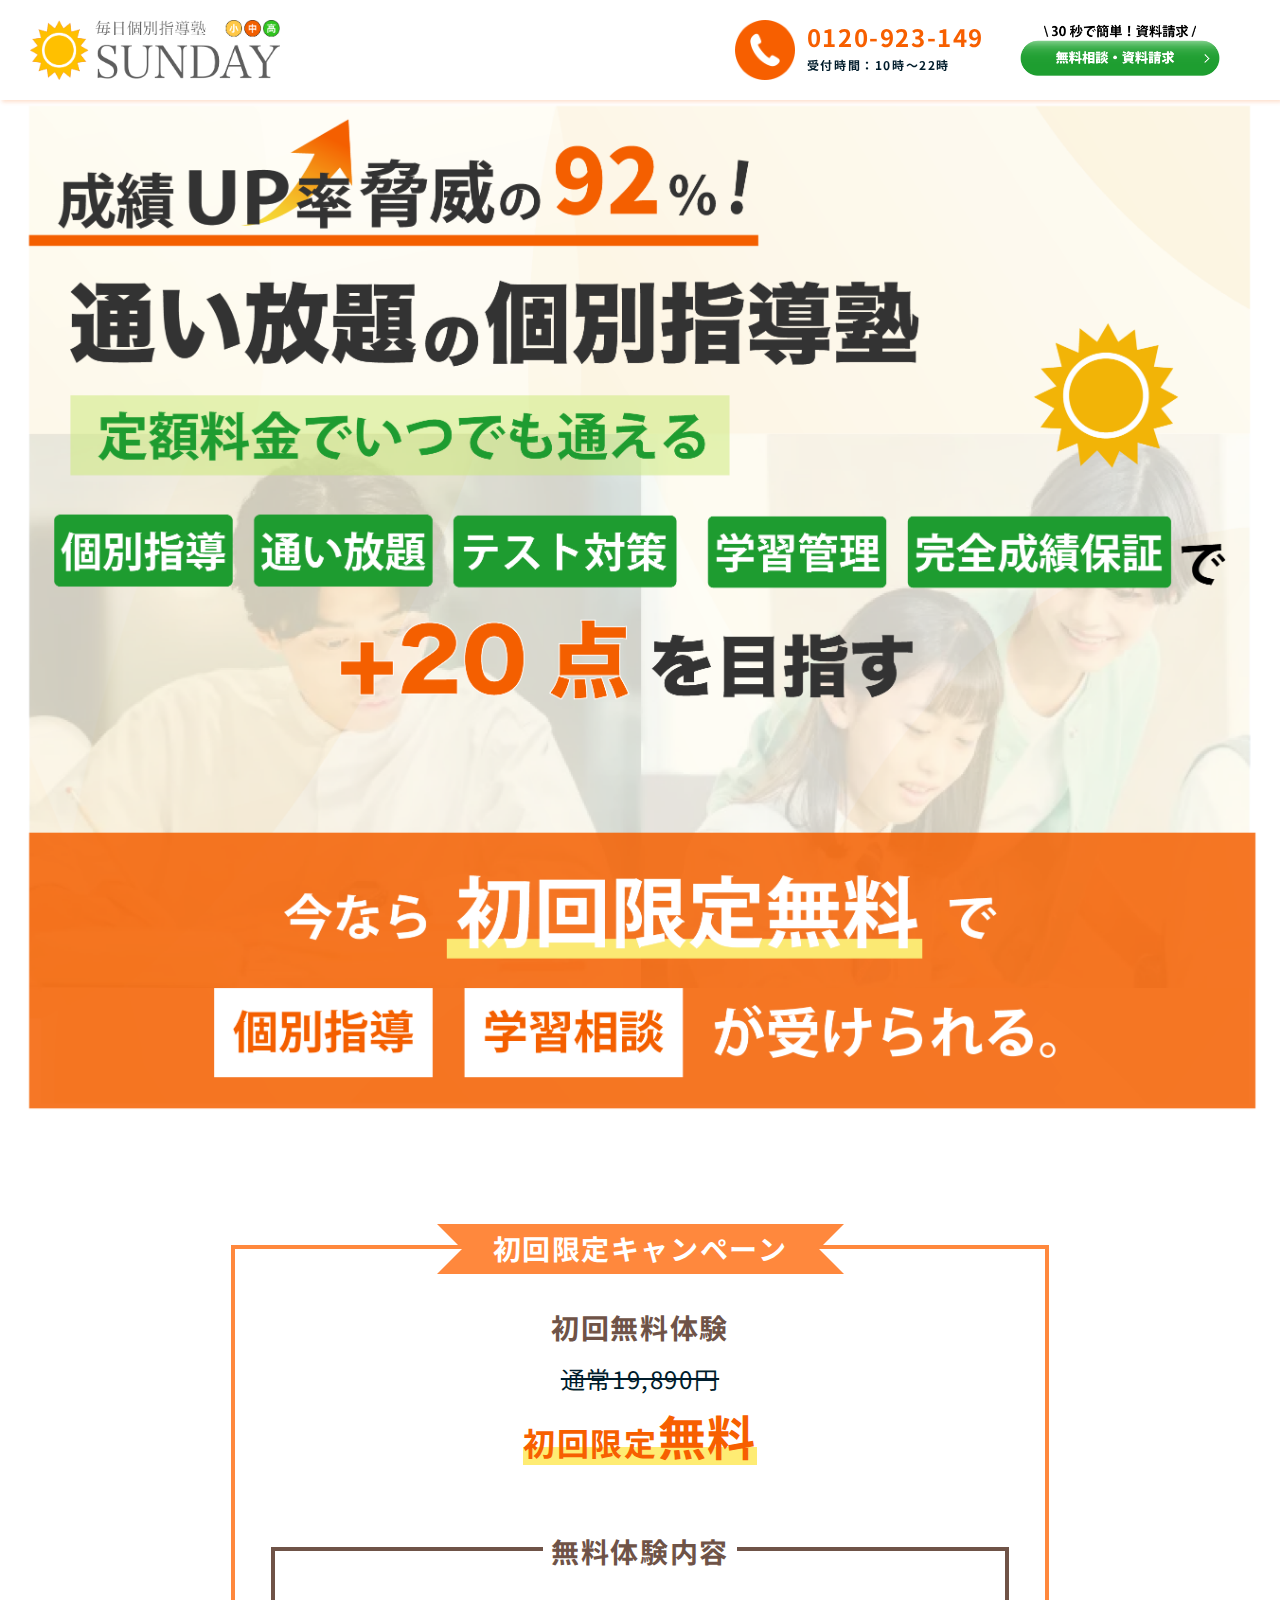
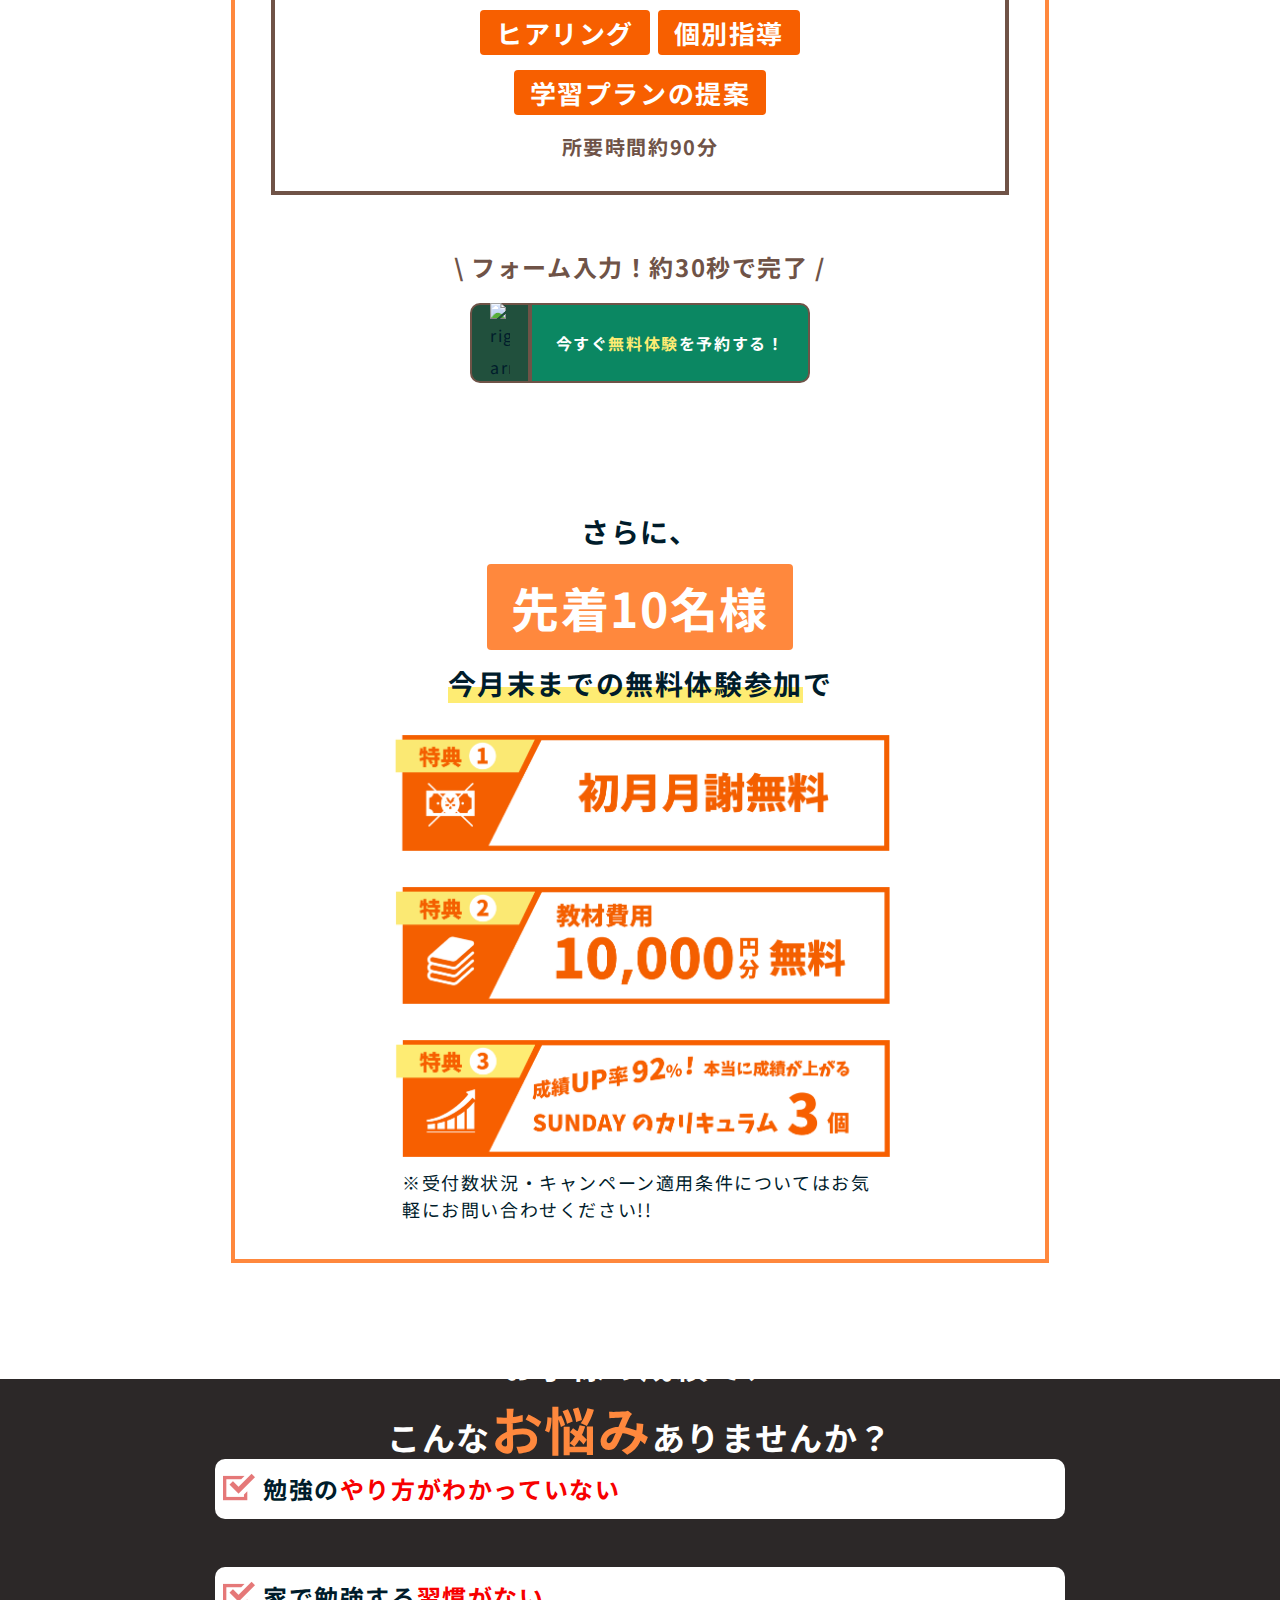
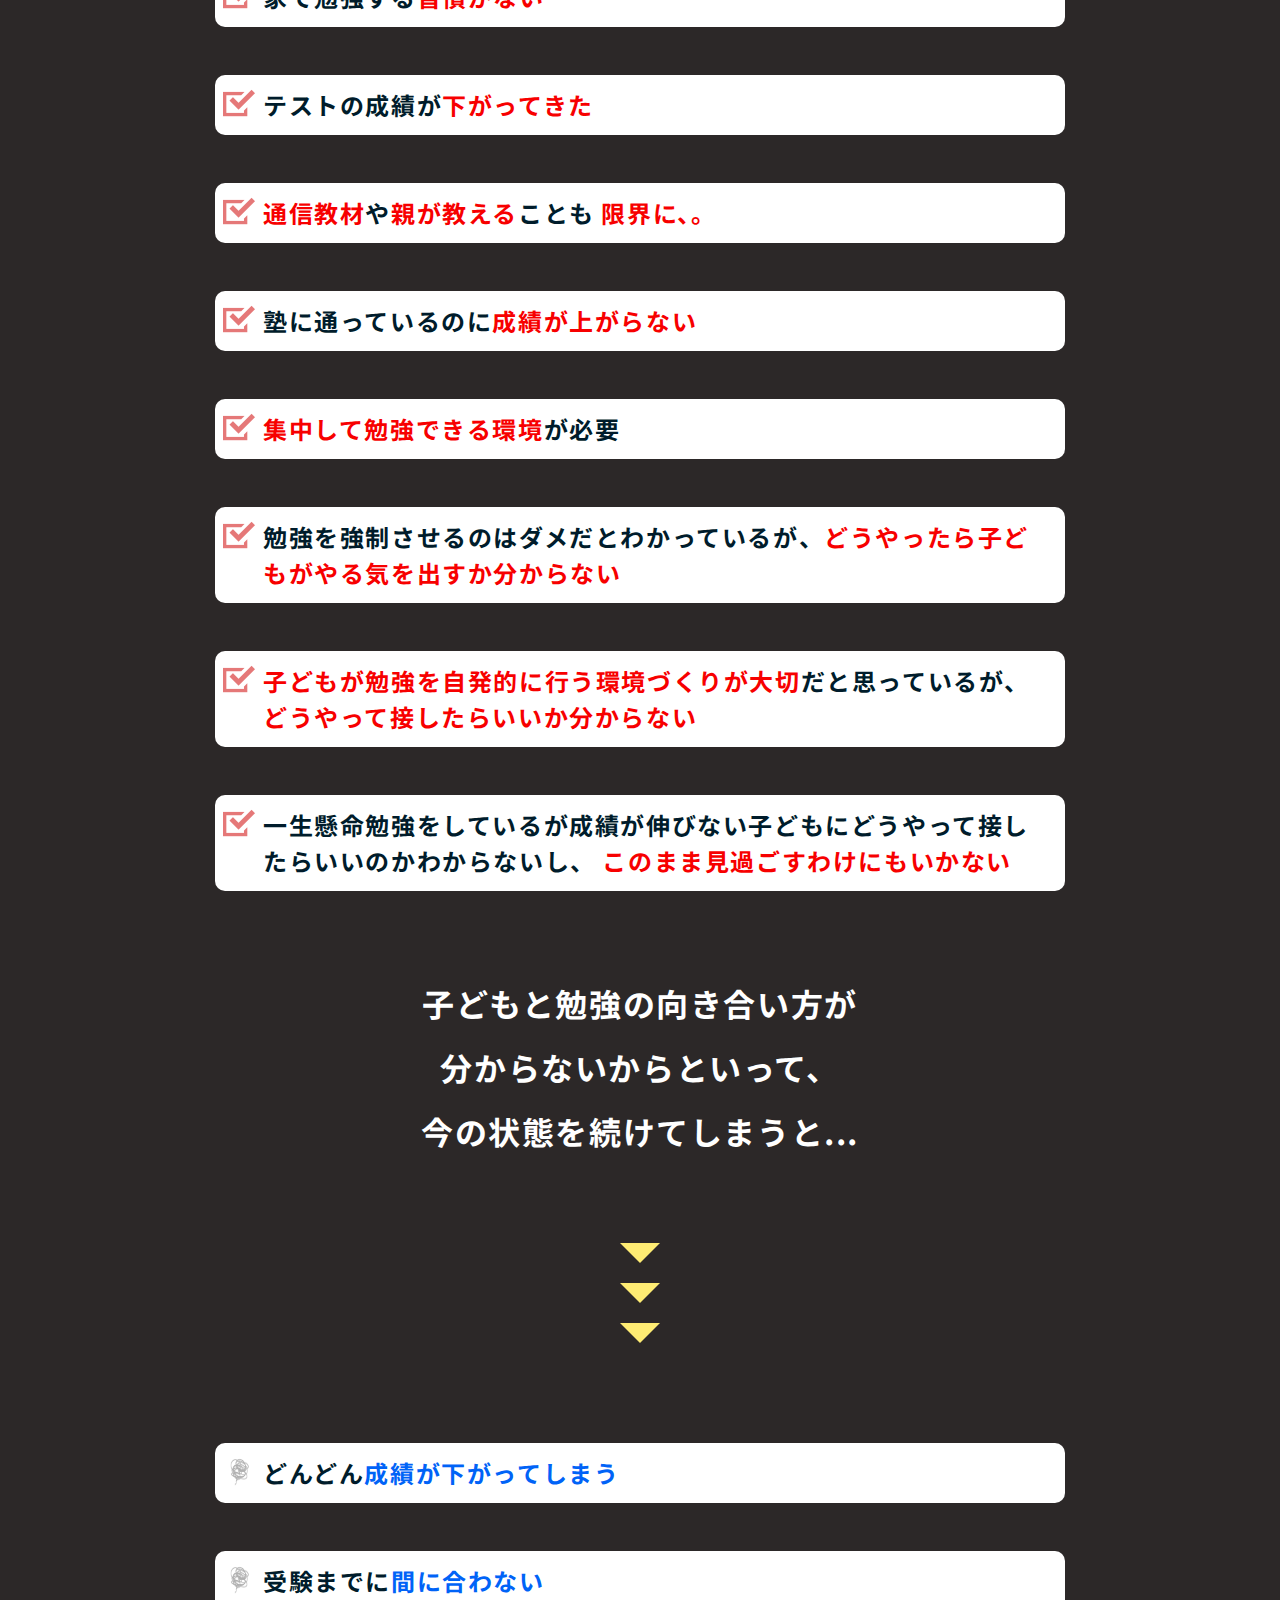
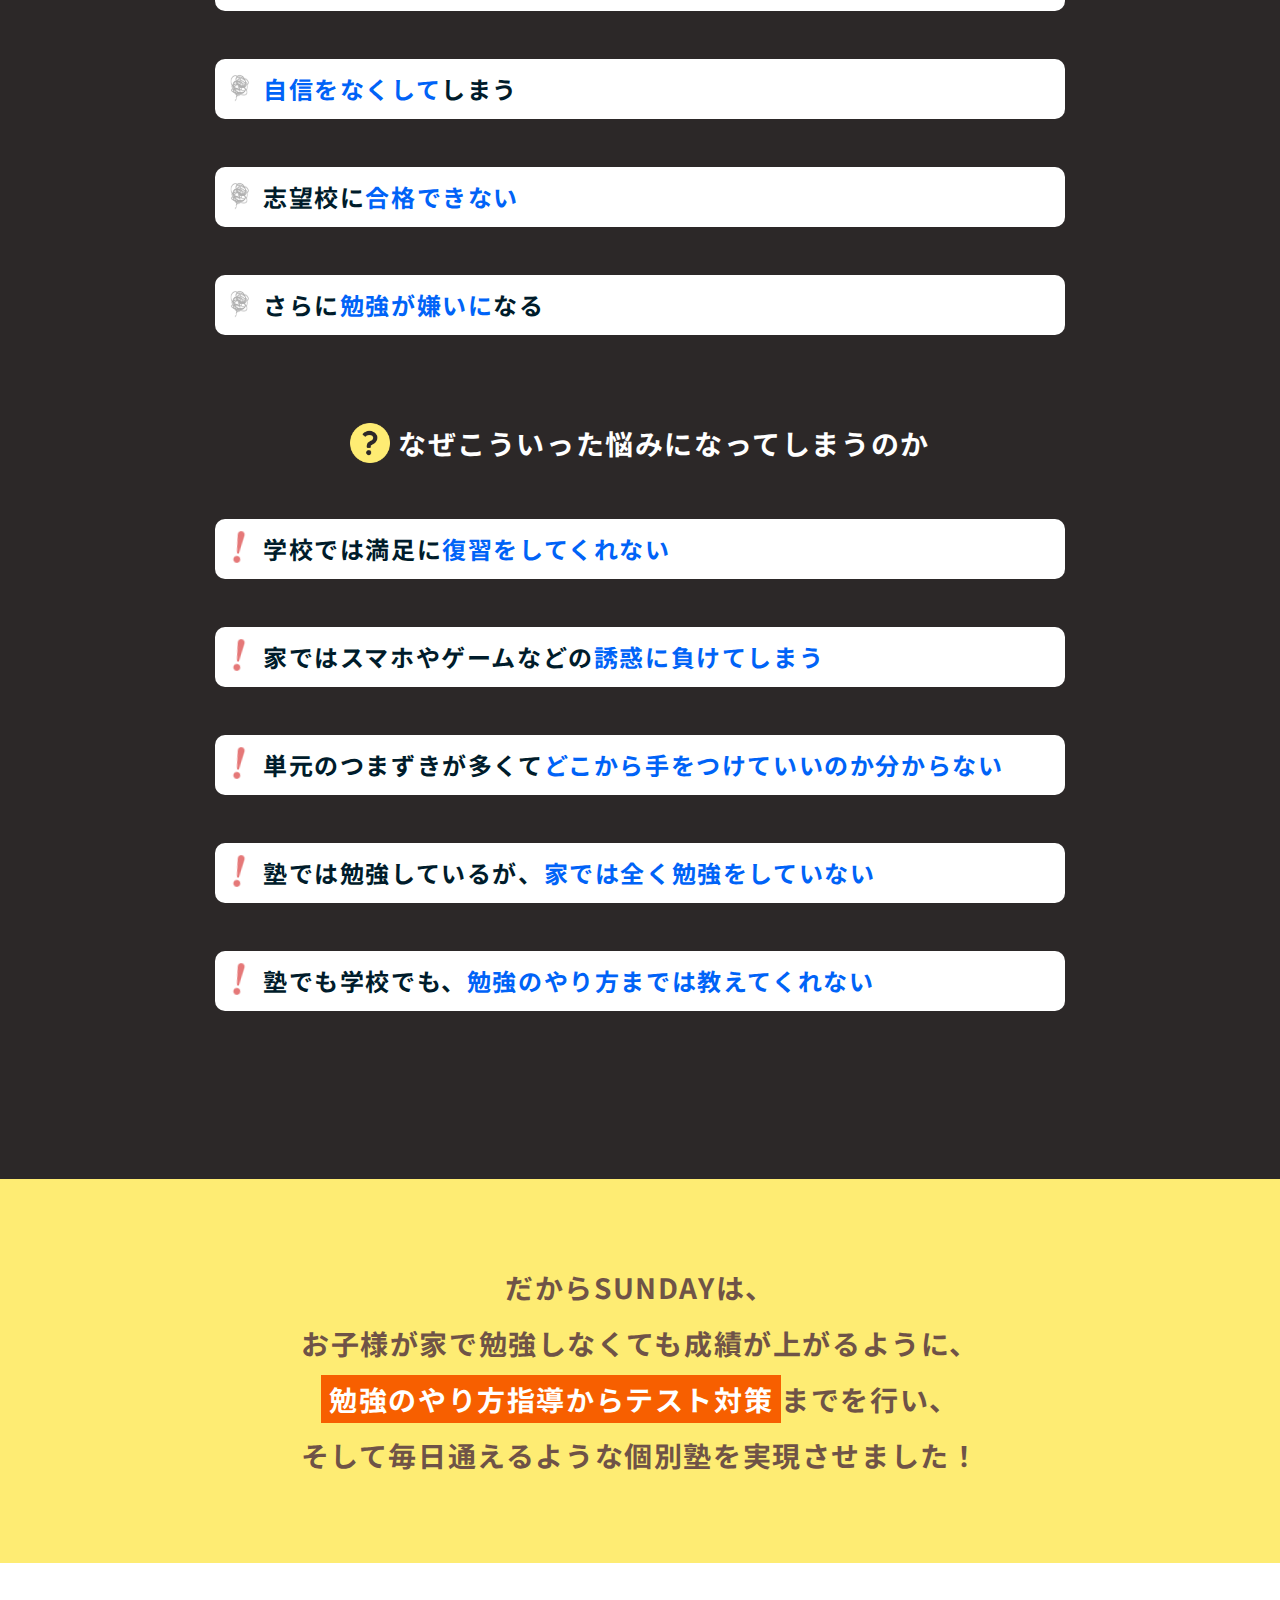
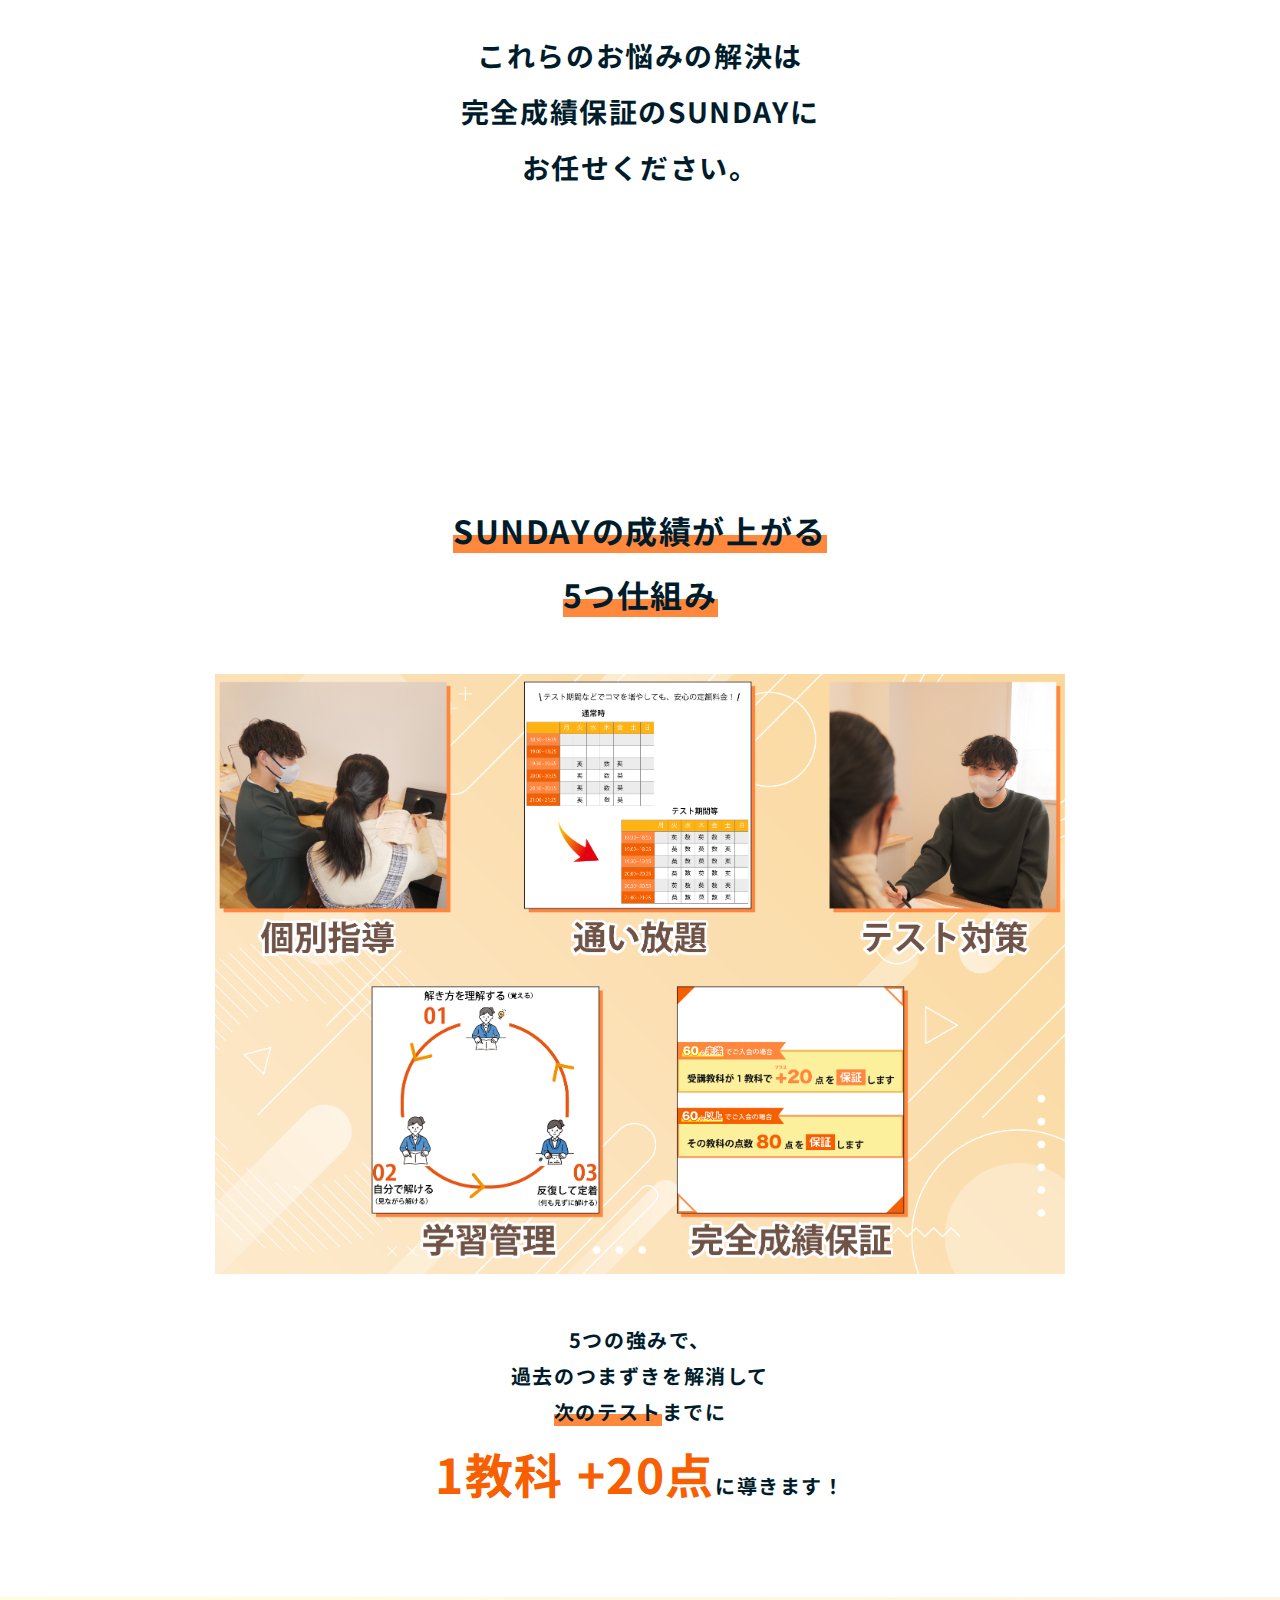
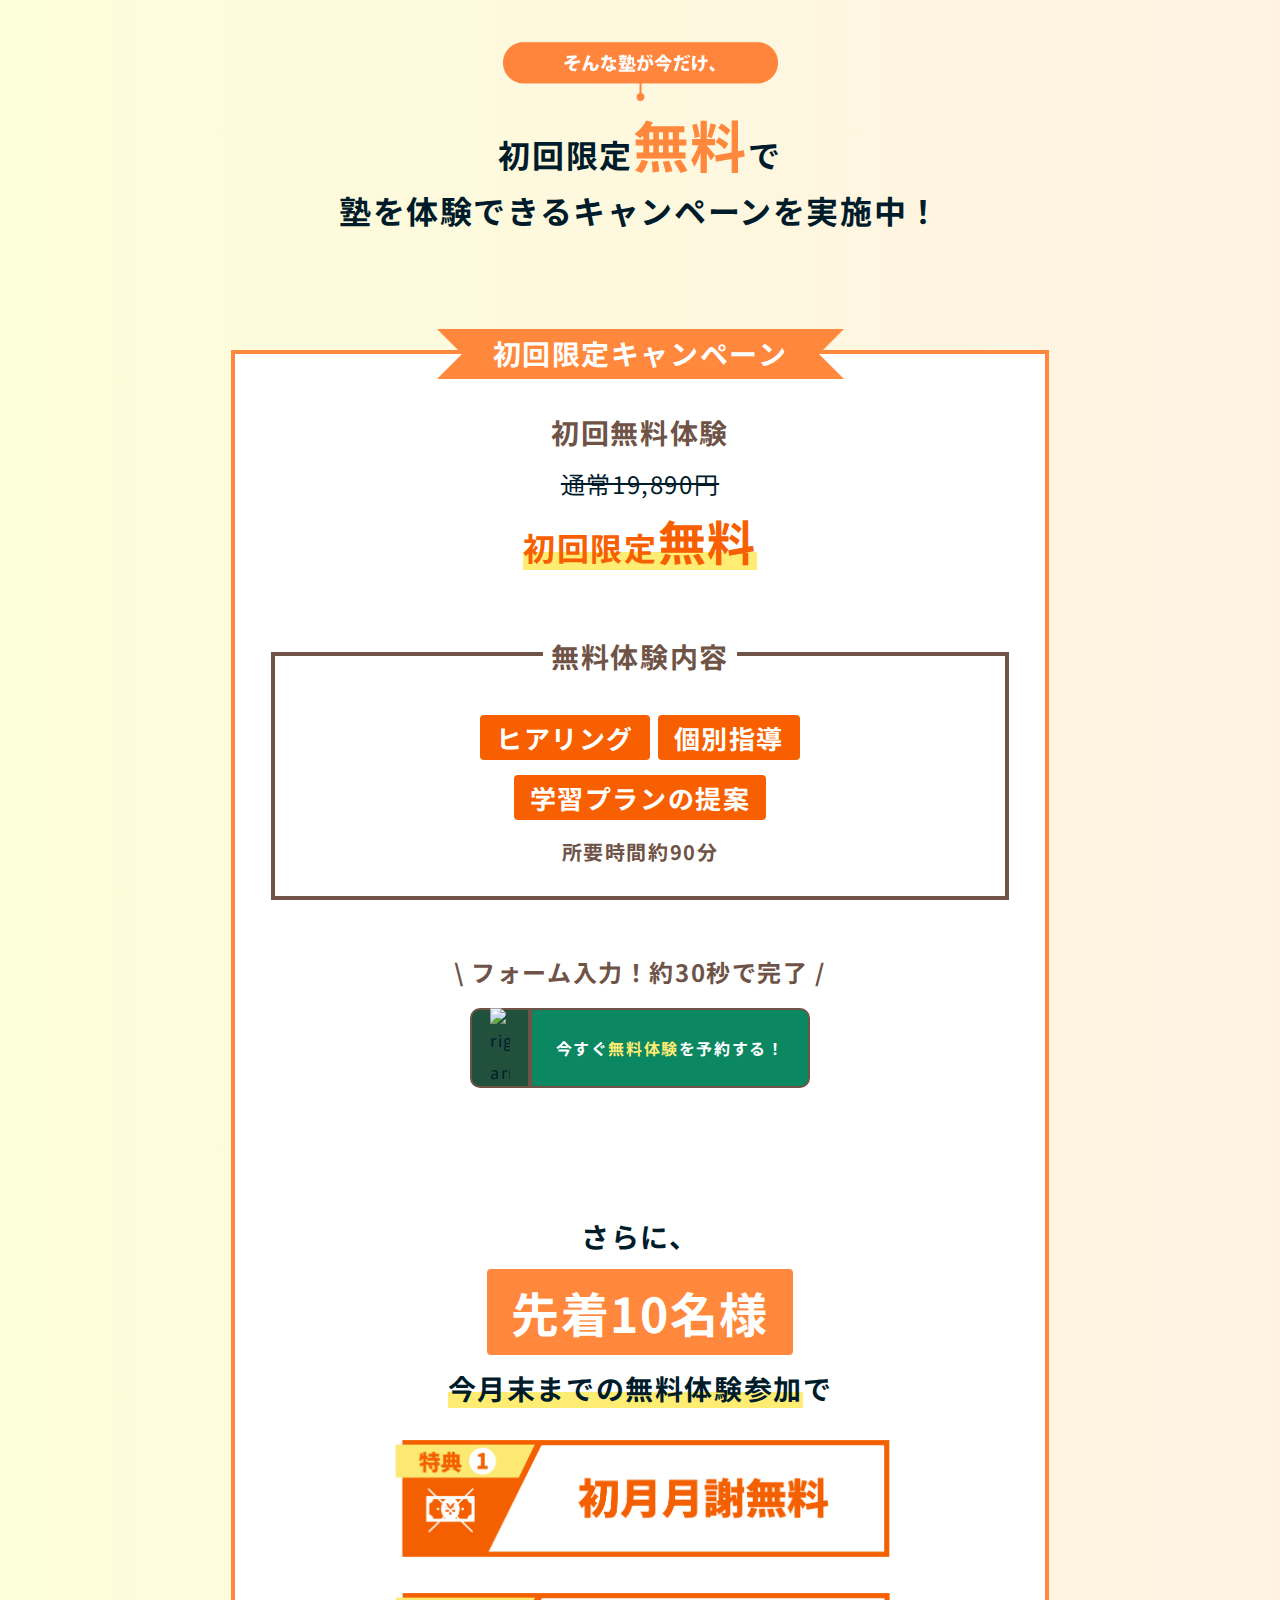
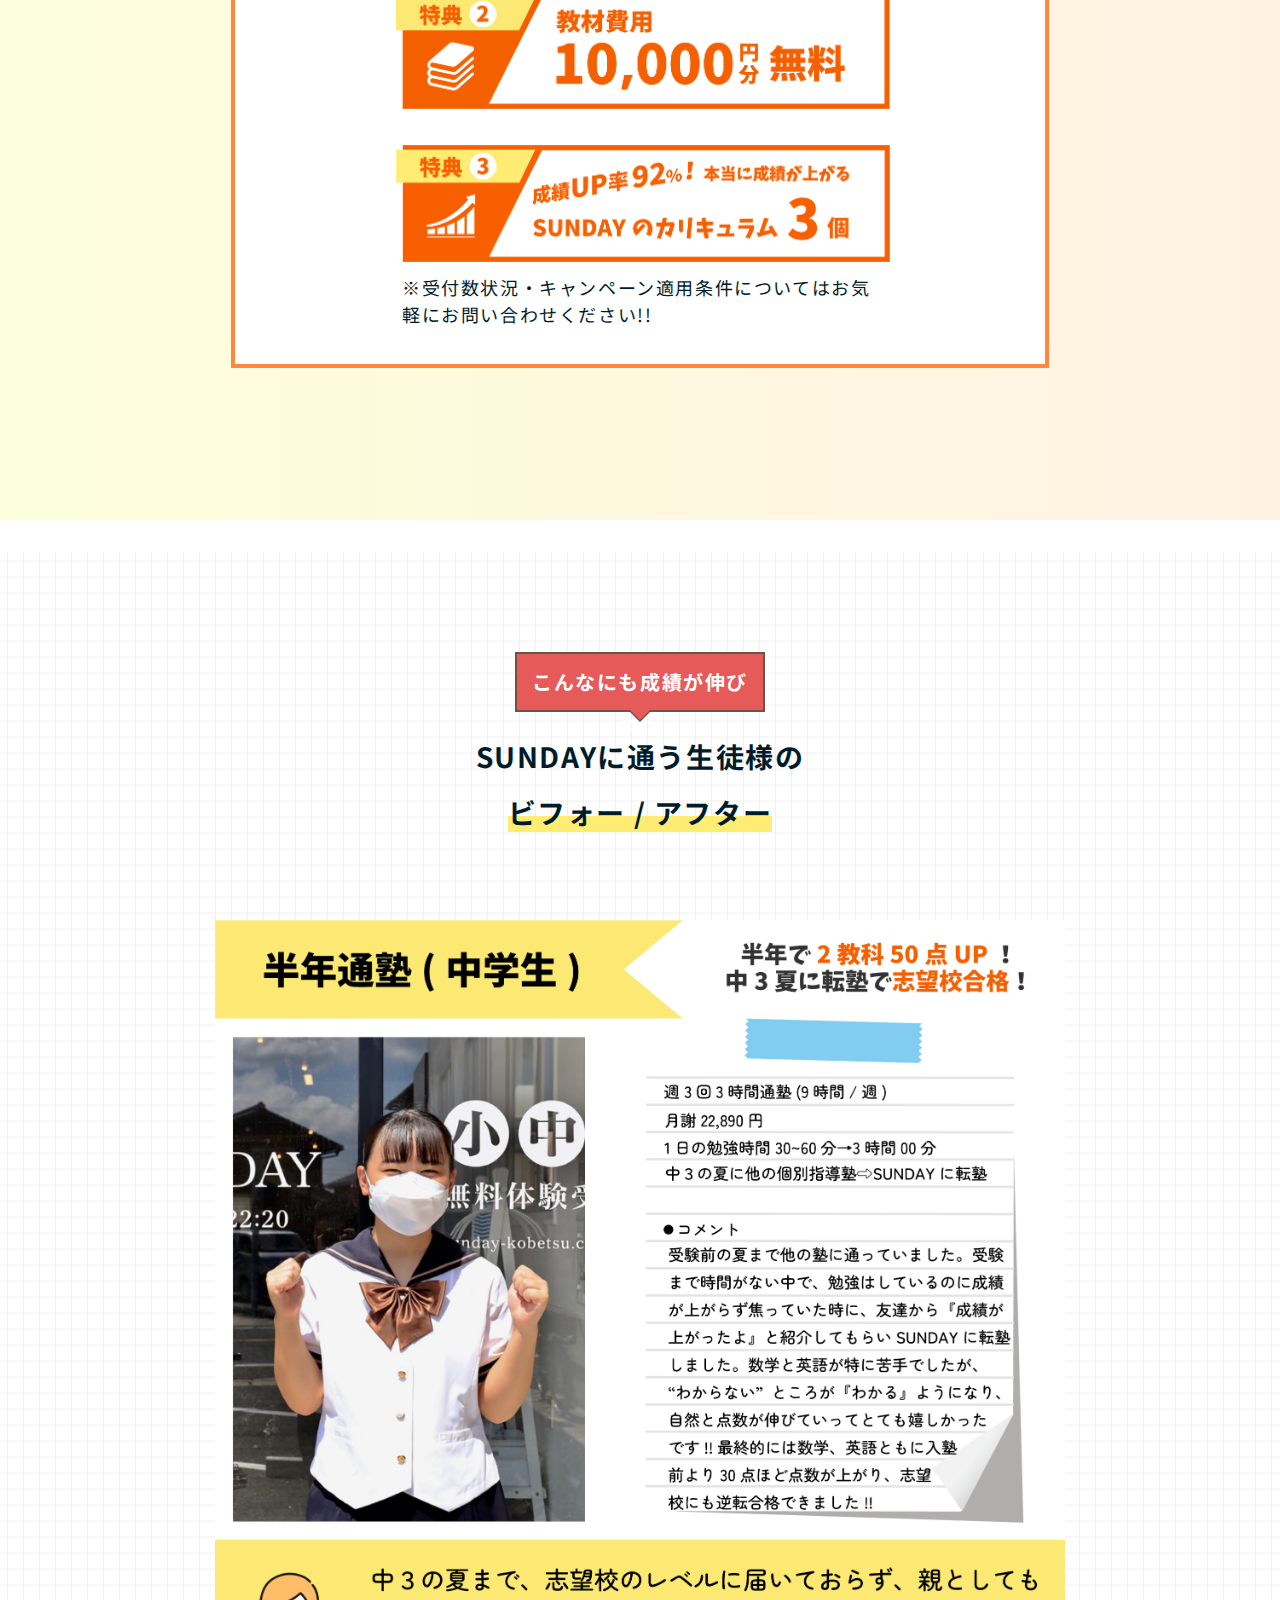
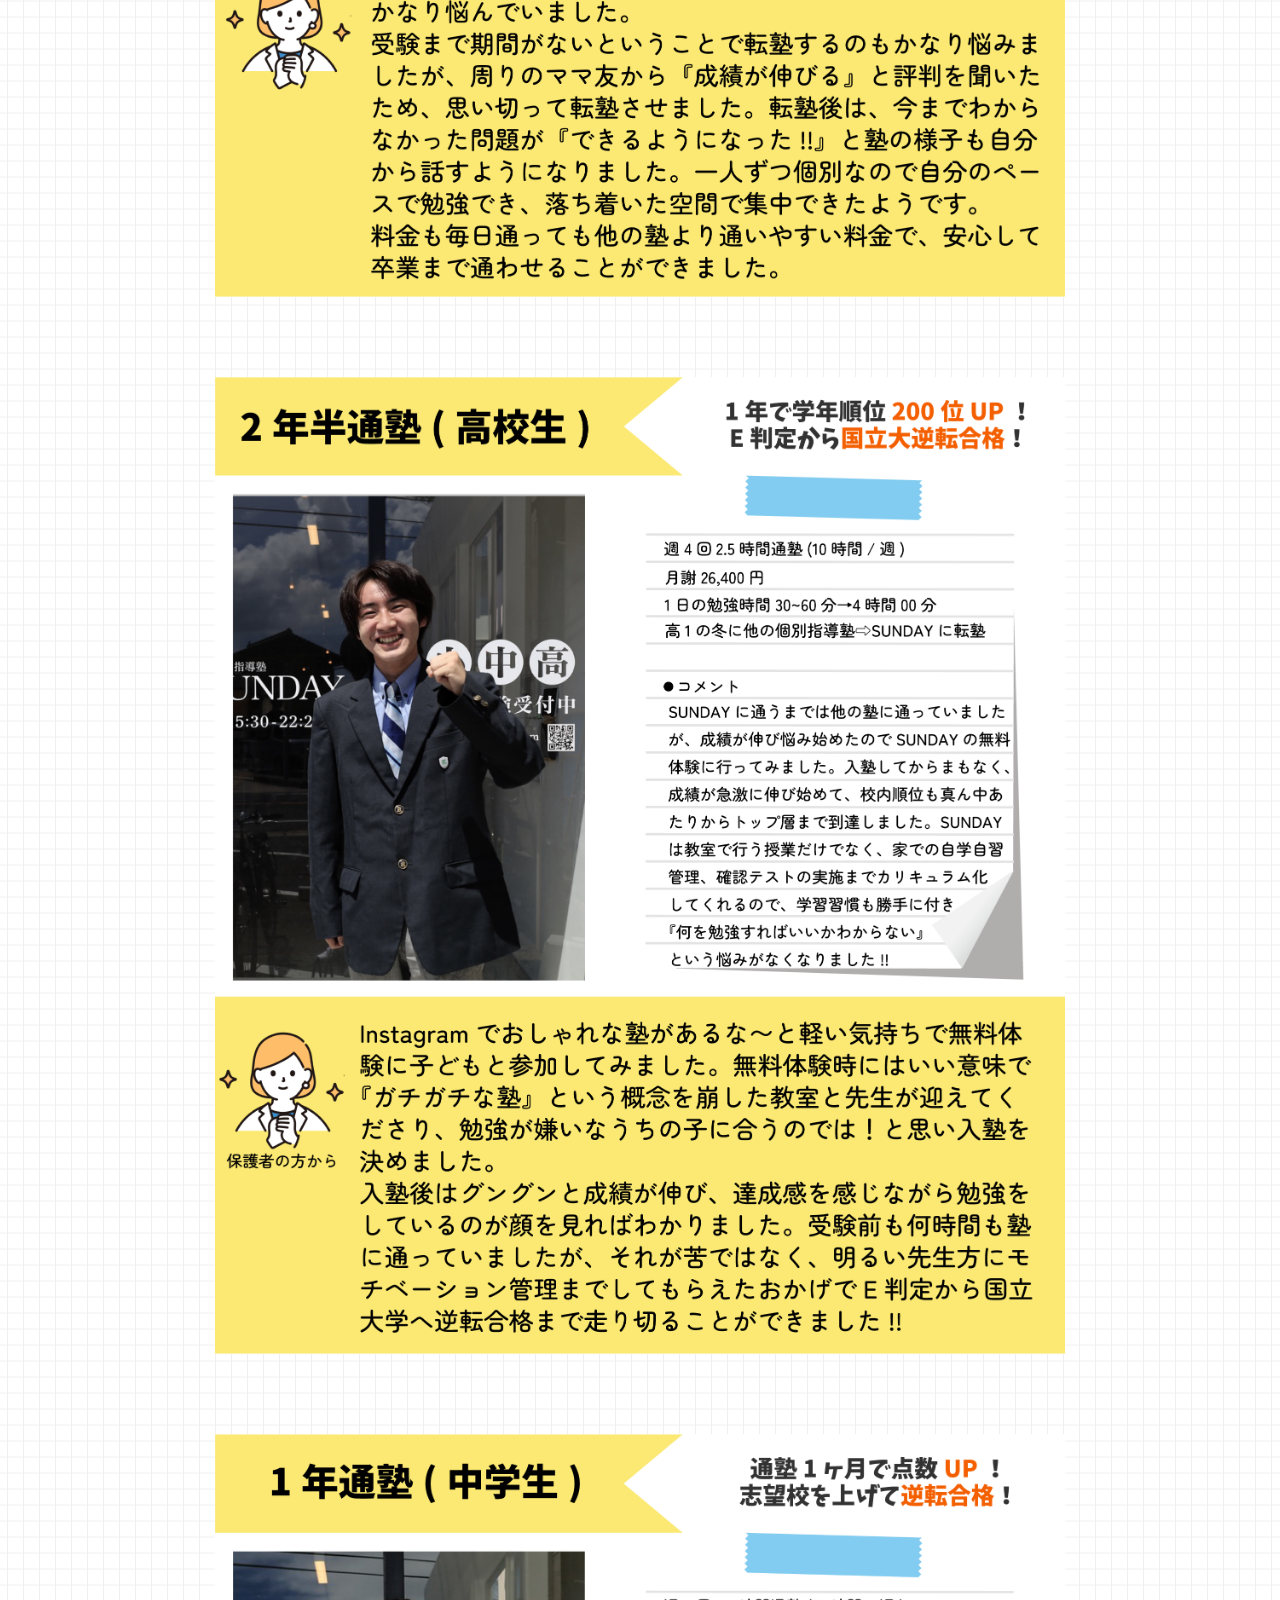
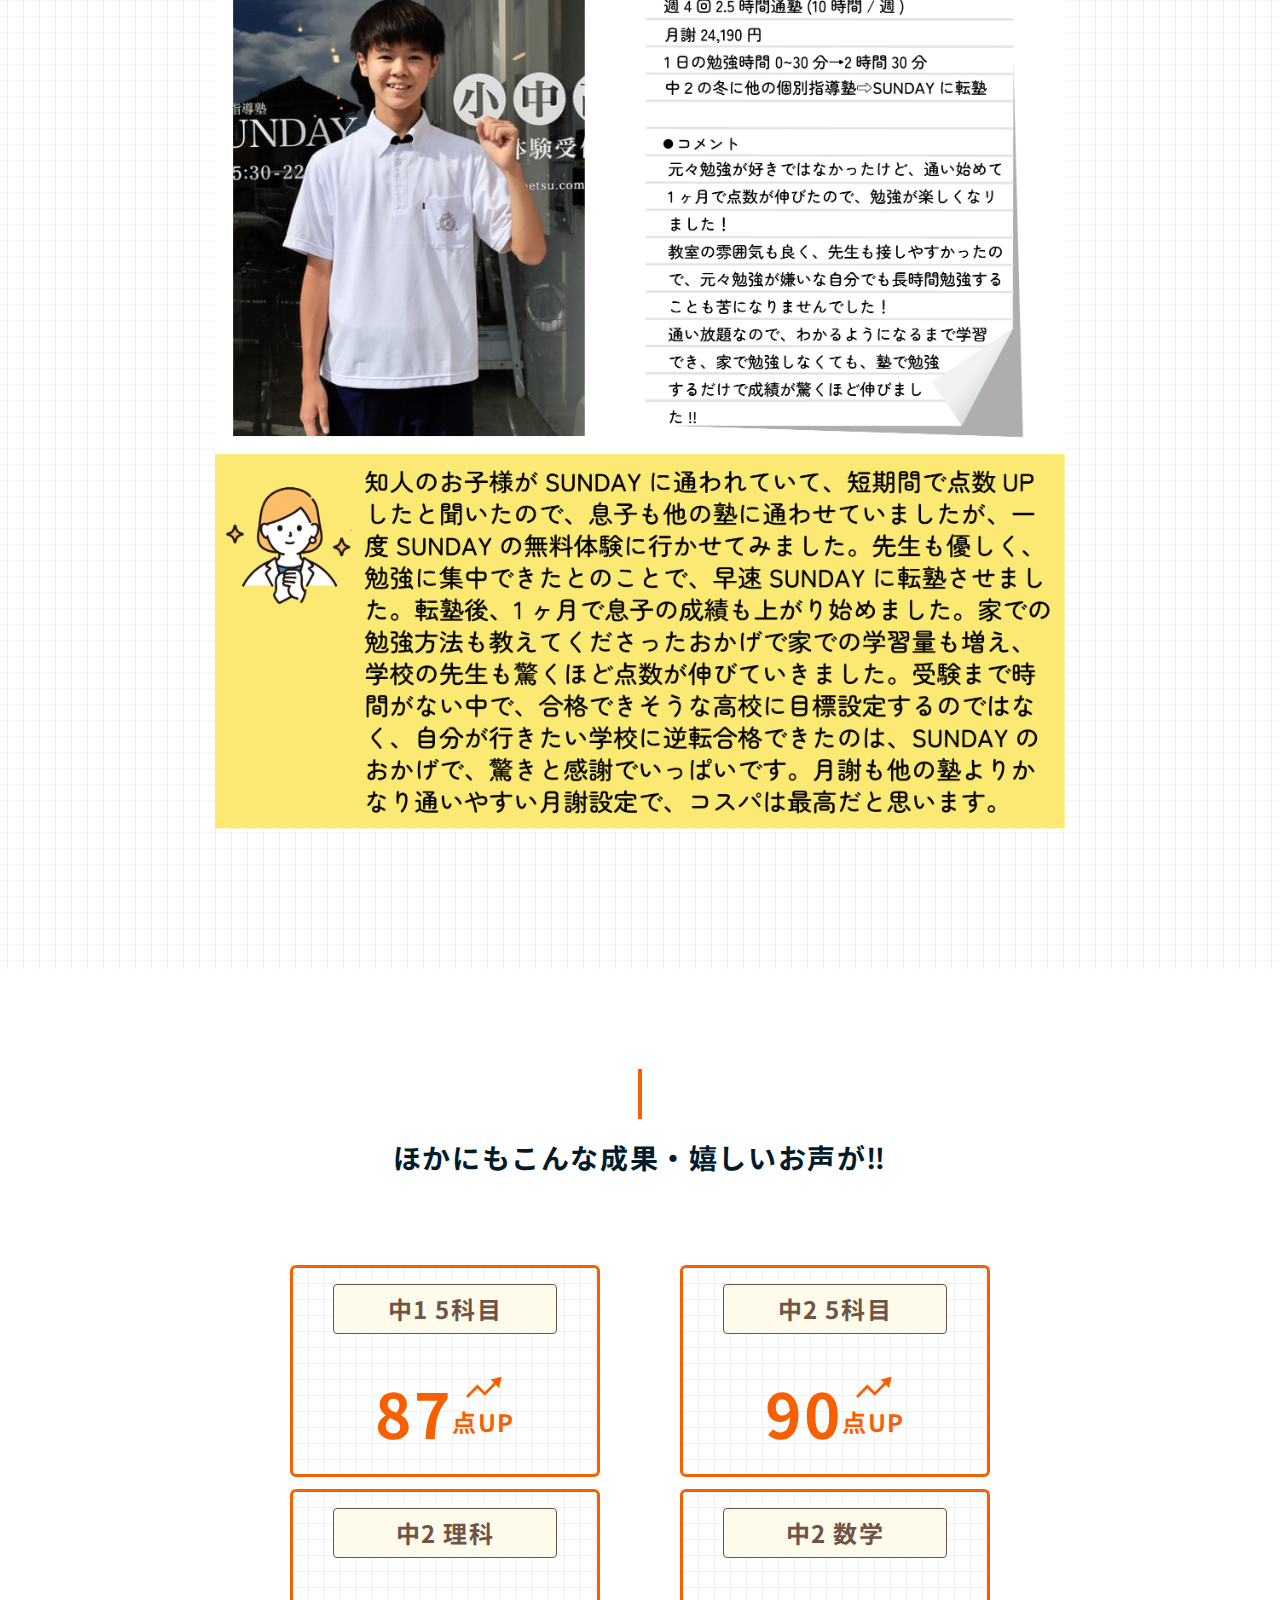
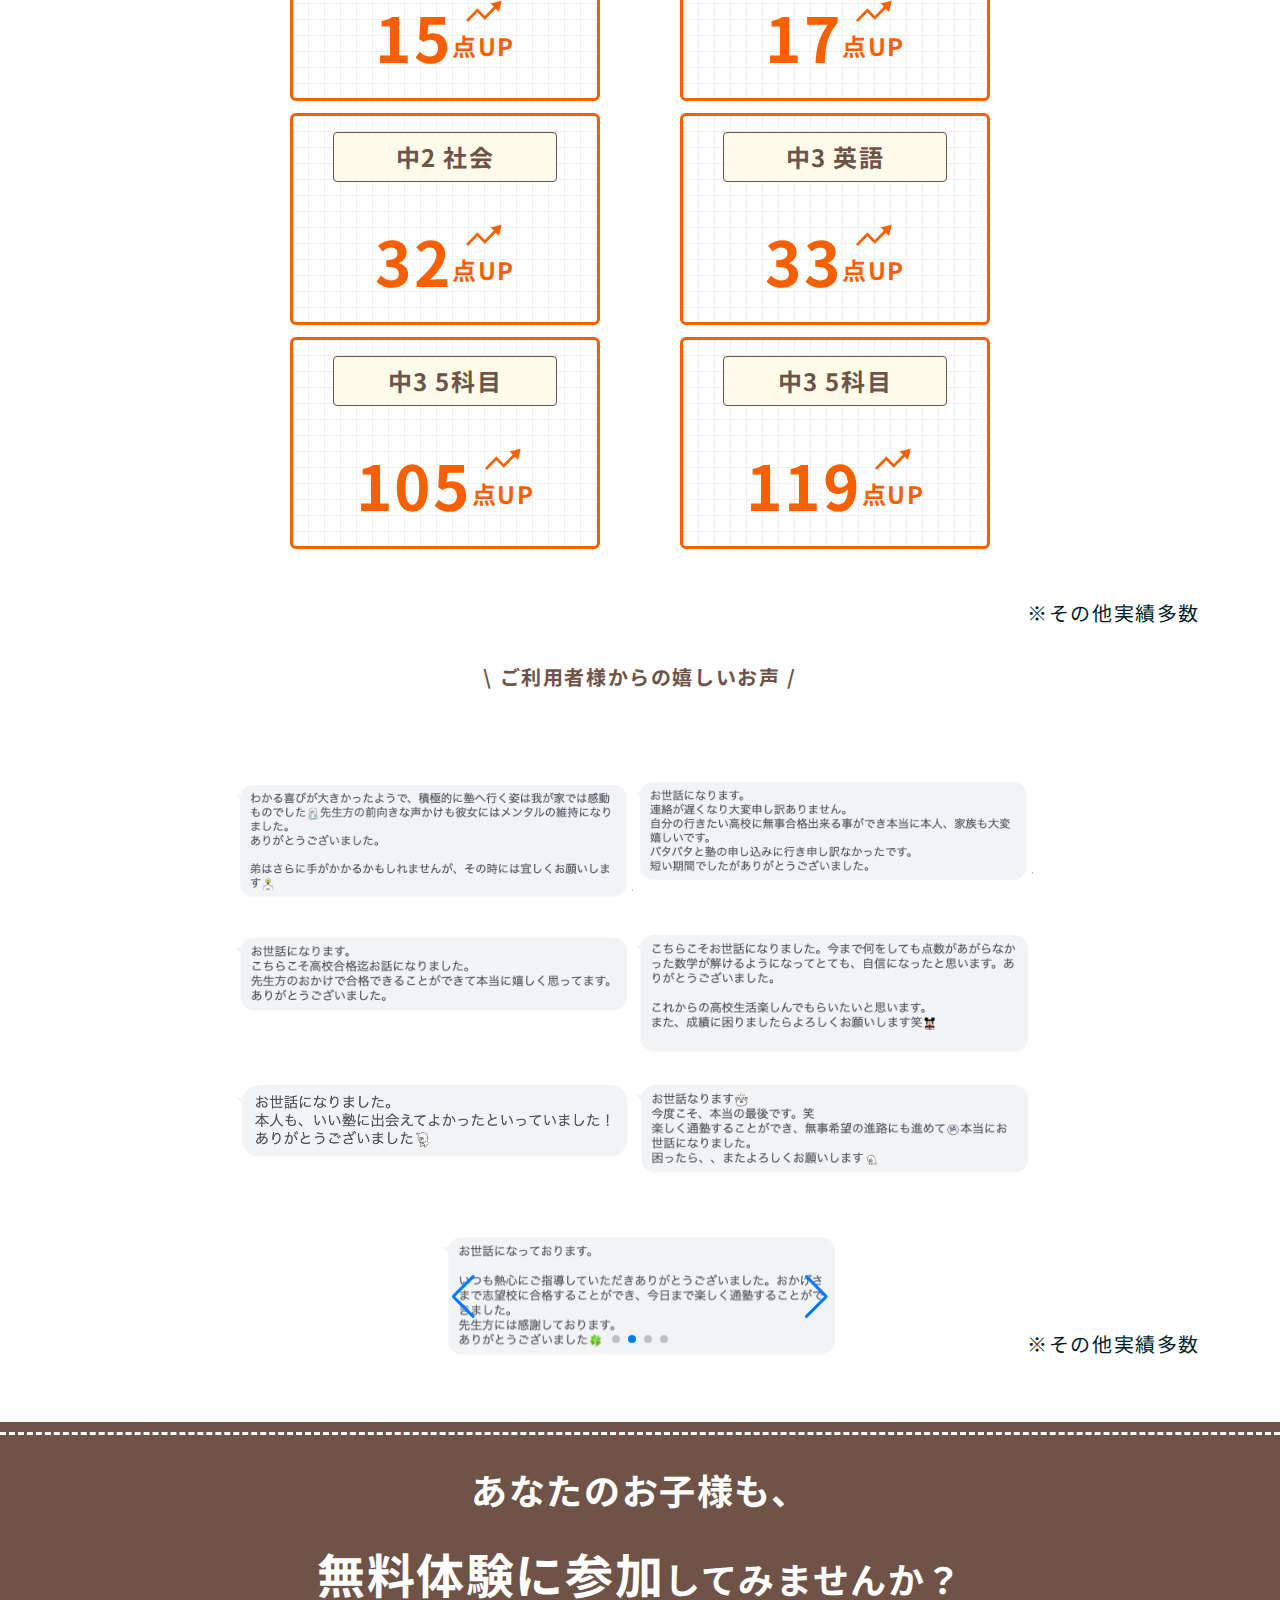
==== commit 26b37f6e: "Update index.html" ====
--- a/index.html
+++ b/index.html
@@ -529,7 +529,7 @@
       </div>
       <p class="result-case_annotation">※その他実績多数</p>
       <div class="promotion-ttl">
-        <p>あなたのお子様も、<br /><span class="promoion-accent orange-marker">無料体験に参加</span>してみませんか？</p>
+        <p>あなたのお子様も、<br><span class="promoion-accent">無料体験に参加</span>してみませんか？</p>
       </div>
     </section>
 
@@ -609,7 +609,7 @@
 
     <section class="easy-point">
       <div class="easy-point_wrapper">
-        <img src="./easy-point_balloon.png" alt="" class="easy-point_img">
+       <img src="./easy-point_balloon.png" alt="" class="easy-point_img">
         <h2 class="easy-point_ttl">定額低料金<br>SUNDAYの月謝</h2>
       </div>
       <div class="easy-point_container">
@@ -637,7 +637,7 @@
 
     <section id="feature" class="feature-section">
       <h2 class="feature-ttl">
-        <span class="rate-txt">成績UP率92%</span>
+         <div class="rate-img"><img src="./rate_balloon.png" alt=""></div>
         <div class="rate-ttl_txt">SUNDAYの5つの特徴</div>
       </h2>
       <div class="feature-wrapper">
@@ -955,31 +955,34 @@
           <label for="check1" class="accordion-inner">
             <div class="area-container">
             <div class="area-card">
-              <img src="./img/mikaho.jpeg" alt="" class="school-img">
-              <h4 class="school-name">毎日個別指導塾SUNDAY 美香保校</h4>
-              <p class="school-detail">〒065-0018<br>
+              <img src="./mikaho.jpeg" alt="" class="school-img">
+                <h4 class="school-name">毎日個別指導塾SUNDAY 美香保校</h4>
+                <p class="school-detail">〒065-0018<br>
                 北海道札幌市東区北18条東8丁目1−25 中嶋ビル1F<br><br class="pc-br">
                 TEL：070-2400-5178</p>
-              <div class="map-btn">
-                <a href="https://maps.app.goo.gl/bHJrYBHtNUW98SLY6">MAPを見る</a>
-              </div>
-            </div>
-            <div class="area-card">
-              <img src="./img/nishino.JPG" alt="" class="school-img">
-              <h4 class="school-name">毎日個別指導塾SUNDAY 西野校</h4>
-              <p class="school-detail">〒063-0062<br>
-                北海道札幌市西区西町南10丁目5番11号 ファンシー西町 101F<br>
-                TEL：0120-923-149</p>
-              <div class="map-btn">
-                <a href="https://maps.app.goo.gl/zrNuuwJhXJ6GSkas6">MAPを見る</a>
-              </div>
-            </div>
-            <div class="area-card">
-              <img src="./img/shiraishi.png" alt="" class="school-img">
+                <p class="access-method">美香保中学校から徒歩５分</p>
+                <div class="map-btn">
+                  <a href="https://maps.app.goo.gl/bHJrYBHtNUW98SLY6">MAPを見る</a>
+                </div>
+            </div>
+            <div class="area-card">
+              <img src="./nishino.JPG" alt="" class="school-img">
+                <h4 class="school-name">毎日個別指導塾SUNDAY 西野校</h4>
+                <p class="school-detail">〒065-0018<br>
+                北海道札幌市東区北18条東8丁目1−25 中嶋ビル1F<br><br class="pc-br">
+                TEL：070-2400-5178</p>
+                <p class="access-method">発寒南駅から徒歩10分</p><br class="pc-br">
+                <div class="map-btn">
+                  <a href="https://maps.app.goo.gl/bHJrYBHtNUW98SLY6">MAPを見る</a>
+                </div>
+            </div>
+            <div class="area-card">
+              <img src="./shiraishi.png" alt="" class="school-img">
               <h4 class="school-name">毎日個別指導塾SUNDAY 白石中央校</h4>
               <p class="school-detail">〒003-0026<br>
                 北海道札幌市白石区本通2丁目南4−16 アリテSB 2階<br>
                 TEL：070-2400-5178</p>
+                <p class="access-method">白石中学校から徒歩１分</p>
               <div class="map-btn">
                 <a href="https://maps.app.goo.gl/mu6n9e7wd3R8nT9W6">MAPを見る</a>
               </div>
@@ -991,21 +994,23 @@
           <label for="check2" class="accordion-inner">
             <div class="area-container">
             <div class="area-card">
-              <img src="./img/kanie.JPG" alt="" class="school-img">
+              <img src="./kanie.JPG" alt="" class="school-img">
               <h4 class="school-name">毎日個別指導塾SUNDAY 蟹江校</h4>
               <p class="school-detail">〒497-0040<br>
                 愛知県海部郡蟹江町城3丁目410番地 杉庄ハイツⅢ 1A号室<br>
                 TEL：080-8720-5622</p>
+                <p class="access-method">蟹江駅から徒歩６分</p>
               <div class="map-btn">
                 <a href="https://maps.app.goo.gl/eJwKywrBhGTfsjdLA">MAPを見る</a>
               </div>
             </div>
             <div class="area-card">
-              <img src="./img/ueda.png" alt="" class="school-img">
+              <img src="./ueda.png" alt="" class="school-img">
               <h4 class="school-name">毎日個別指導塾SUNDAY 植田校</h4>
               <p class="school-detail">〒468-0051<br>
                 愛知県名古屋市天白区植田三丁目1518 クロックタワー植田2階B号室<br>
                 TEL：090-4719-4955</p>
+                <p class="access-method">植田駅から徒歩３分</p>
               <div class="map-btn">
                 <a href="https://maps.app.goo.gl/HkssYp5LHaW2Tmox7">MAPを見る</a>
               </div>
@@ -1017,13 +1022,16 @@
           <label for="check3" class="accordion-inner">
             <div class="area-container">
             <div class="area-card">
-              <img src="./img/nishiakashi.JPG" alt="" class="school-img">
+              <img src="./nishiakashi.JPG" alt="" class="school-img">
+              <div class="school-info">
               <h4 class="school-name">毎日個別指導塾SUNDAY 西明石校</h4>
               <p class="school-detail">〒673-0005<br>
                 兵庫県明石市小久保6-1-6<br>
                 TEL：080-9075-4209</p>
+                <p class="access-method">西明石駅から徒歩10分</p>
               <div class="map-btn">
                 <a href="https://maps.app.goo.gl/WZMrKZ71ZQzB1hqdA">MAPを見る</a>
+              </div>
               </div>
             </div>
           </div>
@@ -1033,13 +1041,16 @@
           <label for="check4" class="accordion-inner">
             <div class="area-container">
             <div class="area-card">
-              <img src="./img/harinakano.JPG" alt="" class="school-img">
+              <img src="./harinakano.JPG" alt="" class="school-img">
+              <div class="school-info">
               <h4 class="school-name">毎日個別指導塾SUNDAY 針中野校</h4>
               <p class="school-detail">〒546-0043<br>
                 大阪府大阪市東住吉区駒川4丁目9-15<br>
                 TEL：070-9229-8707</p>
+                <p class="access-method">駒川中野駅から徒歩５分</p>
               <div class="map-btn">
                 <a href="https://maps.app.goo.gl/SZ22Yw7e1BDMtpb18">MAPを見る</a>
+              </div>
               </div>
             </div>
           </div>
@@ -1049,61 +1060,67 @@
           <label for="check5" class="accordion-inner">
             <div class="area-container">
             <div class="area-card">
-              <img src="./img/tyayamachi.JPG" alt="" class="school-img">
+              <img src="./tyayamachi.JPG" alt="" class="school-img">
               <h4 class="school-name">毎日個別指導塾SUNDAY 茶屋町校</h4>
               <p class="school-detail">〒710-1101<br>
                 岡山県倉敷市茶屋町1595-4<br>
                 TEL：0120-923-149</p>
+                <p class="access-method">茶屋町駅から徒歩５分</p>
               <div class="map-btn">
                 <a href="https://maps.app.goo.gl/z5MwuTous2u2wFyA6">MAPを見る</a>
               </div>
             </div>
             <div class="area-card">
-              <img src="./img/oki.jpg" alt="" class="school-img">
+              <img src="./oki.jpg" alt="" class="school-img">
               <h4 class="school-name">毎日個別指導塾SUNDAY 倉敷沖校</h4>
               <p class="school-detail">〒710-0836<br>
                 岡山県倉敷市沖276-14 野口ビル1F<br>
                 TEL：070-8377-5041</p>
+                <p class="access-method">田ノ上バス停から徒歩３分</p>
               <div class="map-btn">
                 <a href="https://maps.app.goo.gl/rJSYfzoP9Y3eiPMH8">MAPを見る</a>
               </div>
             </div>
             <div class="area-card">
-              <img src="./img/niwase.JPG" alt="" class="school-img">
+              <img src="./niwase.JPG" alt="" class="school-img">
               <h4 class="school-name">毎日個別指導塾SUNDAY 庭瀬校</h4>
               <p class="school-detail">〒701-0135<br>
                 岡山県岡山市北区東花尻314−7 タイショウ7ビル<br>
                 TEL：0120-923-149</p>
+                <p class="access-method">庭瀬駅から徒歩19分</p><br class="pc-br">
               <div class="map-btn">
                 <a href="https://maps.app.goo.gl/vuYojxonbJfysTRz5">MAPを見る</a>
               </div>
             </div>
             <div class="area-card">
-              <img src="./img/toiyacho.JPG" alt="" class="school-img">
+              <img src="./toiyacho.JPG" alt="" class="school-img">
               <h4 class="school-name">毎日個別指導塾SUNDAY 問屋町校</h4>
               <p class="school-detail">〒700-0951<br>
                 岡山県岡山市北区田中103-105 エバンスワケ2<br>
                 TEL：090-1322-2830</p>
+                <p class="access-method">岡山市立西小学校、御南中学校から徒歩10分</p>
               <div class="map-btn">
                 <a href="https://maps.app.goo.gl/Q8vZxW3T2gmjAVfJ8">MAPを見る</a>
               </div>
             </div>
             <div class="area-card">
-              <img src="./img/sohjya.png" alt="" class="school-img">
+              <img src="./sohjya.png" alt="" class="school-img">
               <h4 class="school-name">毎日個別指導塾SUNDAY 総社校</h4>
               <p class="school-detail">〒719-1156<br>
                 岡山県総社市門田94-5<br><br>
                 TEL：0120-923-149</p>
+                <p class="access-method">東総社駅から徒歩８分</p><br>
               <div class="map-btn">
                 <a href="https://maps.app.goo.gl/CACsuqESc8eJx3hs7">MAPを見る</a>
               </div>
             </div>
             <div class="area-card">
-              <img src="./img/fukutomi.jpg" alt="" class="school-img">
+              <img src="./fukutomi.jpg" alt="" class="school-img">
               <h4 class="school-name">毎日個別指導塾SUNDAY 福富校</h4>
               <p class="school-detail">〒702-8031<br>
                 岡山県岡山市南区福富西3丁目7-17<br>
                 TEL：090-2805-2913</p>
+                <p class="access-method">福富西２丁目バス停から徒歩１分</p>
               <div class="map-btn">
                 <a href="https://maps.app.goo.gl/kRwft157je321KPZ9">MAPを見る</a>
               </div>
@@ -1115,31 +1132,34 @@
           <label for="check6" class="accordion-inner">
             <div class="area-container">
             <div class="area-card">
-              <img src="./img/meihama_img.png" alt="" class="school-img">
+              <img src="./meihama_img.png" alt="" class="school-img">
               <h4 class="school-name">毎日個別指導塾SUNDAY 姪浜校</h4><br class="sp-br">
               <p class="school-detail">〒819-0002<br>
                 福岡県福岡市西区姪の浜2丁目14−8 松下ビル<br><br class="sp-br">
                 TEL：070-4021-7310</p>
+                <p class="access-method">姪浜駅から徒歩10分</p>
               <div class="map-btn">
                 <a href="https://maps.app.goo.gl/eeRGvmhRkWwFRwcE8">MAPを見る</a>
               </div>
             </div>
             <div class="area-card">
-              <img src="./img/hukuoka-nishi.jpeg" alt="" class="school-img">
+              <img src="./hukuoka-nishi.jpeg" alt="" class="school-img">
               <h4 class="school-name">毎日個別指導塾SUNDAY 福岡西新校</h4><br class="sp-br">
               <p class="school-detail">〒814-0002<br>
                 福岡県福岡市早良区西新4丁目7-10 西川ビル2F-3<br><br class="sp-br">
                 TEL：070-4021-7310</p>
+                <p class="access-method">西新駅から徒歩１分</p>
               <div class="map-btn">
                 <a href="https://maps.app.goo.gl/4yx6Paky5agTyE8Z6">MAPを見る</a>
               </div>
             </div>
             <div class="area-card">
-              <img src="./img/beppu.jpeg" alt="" class="school-img">
+              <img src="./beppu.jpeg" alt="" class="school-img">
               <h4 class="school-name">毎日個別指導塾SUNDAY 六本松別府校</h4>
               <p class="school-detail">〒814-0113<br>
                 福岡県福岡市城南区田島2丁目2−7 セントラルヒル城南 105号室<br>
                 TEL：070-4021-7310</p>
+                <p class="access-method">別府駅から徒歩10分</p>
               <div class="map-btn">
                 <a href="https://maps.app.goo.gl/XANL5MwnLSSqqat9A">MAPを見る</a>
               </div>
@@ -1151,21 +1171,23 @@
           <label for="check7" class="accordion-inner">
             <div class="area-container">
             <div class="area-card">
-              <img src="./img/nagasaki-sumiyoshi.png" alt="" class="school-img">
-              <h4 class="school-name">毎日個別指導塾SUNDAY 長崎住吉校</h4><br class="pc-br">
+              <img src="./nagasaki-sumiyoshi.png" alt="" class="school-img">
+              <h4 class="school-name">毎日個別指導塾SUNDAY 長崎住吉校</h4><br>
               <p class="school-detail">〒852-8154<br>
                 長崎県長崎市住吉町3-12 中野ビル1F<br>
                 TEL：0120-923-149</p>
+                <p class="access-method">西浦上駅から徒歩７分</p><br>
               <div class="map-btn">
                 <a href="https://maps.app.goo.gl/AkNRVeyEkG6MpKL99">MAPを見る</a>
               </div>
             </div>
             <div class="area-card">
-              <img src="./img/nagasaki-heiwatyo.png" alt="" class="school-img">
+              <img src="./nagasaki-heiwatyo.png" alt="" class="school-img">
               <h4 class="school-name">毎日個別指導塾SUNDAY 長崎平和町校</h4>
               <p class="school-detail">〒852-8116<br>
                 長崎県長崎市平和町11-14 岸本ビル 1階<br>
                 TEL：0120-923-149</p>
+                <p class="access-method">浦上天主堂前バス停から徒歩１分</p>
               <div class="map-btn">
                 <a href="https://maps.app.goo.gl/Zz6FFgvYUvKCgyh78">MAPを見る</a>
               </div>
@@ -1177,7 +1199,7 @@
           <label for="check8" class="accordion-inner">
             <div class="area-container">
             <div class="area-card">
-              <img src="./img/logo_main01.png" alt="" class="school-img">
+              <img src="./sc-online.png" alt="" class="school-img">
               <h4 class="school-name">毎日個別指導塾SUNDAY オンライン校</h4>
               <p class="school-detail">TEL：0120-923-149</p>
             </div>
@@ -1186,12 +1208,12 @@
       </div>
 </section>
 
-    <section class="mt_S">
+   <section class="mt_S">
       <h2 class="faq-ttl" id="faq">よくあるご質問</h2>
       <div class="accordion accordion_qa">
-        <input type="checkbox" id="check5" class="accordion-hidden" />
-        <label for="check5" class="accordion-open ac-color"><span class="Q">なんで無料なの？</span></label>
-        <label for="check5" class="accordion-inner">
+        <input type="checkbox" id="check9" class="accordion-hidden" />
+        <label for="check9" class="accordion-open ac-color"><span class="Q">なんで無料なの？</span></label>
+        <label for="check9" class="accordion-inner">
           <span class="A"></span>今回のテスト体験授業の受講費を「無料」に設定したのには、ちゃんと理由があります。<br>
           当塾は、もともと少人数制の個人指導で授業をしていますので、まだ少しだけ余力がある状態です。<br>
           私が塾をはじめたのは「学校の一斉指導では成果が上がらず、学力の向上に悩むお子さま一人ひとりと向き合った指導をしたい」から。 ですから、この余力を一人でも多くの子どものために使いたいと考えていました。<br>
@@ -1201,52 +1223,52 @@
           その理由は、今まで塾に通ったことのないお子さまや、今の塾では成績の上がらない一人でも多くのお子さまに正しい勉強のやり方を教えたいからです。
           だからこそ今回は、特別な無料体験講座を、赤字覚悟の無料でご提供します。<br>
           今、勉強が苦手でも心配はいりません。 苦手教科を克服し、お子さまに勉強ができる自信を持たせたい方は、ぜひご参加ください。</label>
-        <input type="checkbox" id="check6" class="accordion-hidden" />
-        <label for="check6" class="accordion-open ac-color"><span class="Q">勉強に大きく躓いていて授業にもついていけていません。それでも大丈夫ですか？？</span></label>
-        <label for="check6" class="accordion-inner">
+        <input type="checkbox" id="check10" class="accordion-hidden" />
+        <label for="check10" class="accordion-open ac-color"><span class="Q">勉強に大きく躓いていて授業にもついていけていません。それでも大丈夫ですか？？</span></label>
+        <label for="check10" class="accordion-inner">
           <span class="A"></span>全く問題ございません!!<br>
           通い放題の個別指導なので、どんな成績からでも目標点数まで最短で到達できます!!お子様のわからないところから個別で指導させていただきます!!</label>
-        <input type="checkbox" id="check7" class="accordion-hidden" />
-        <label for="check7" class="accordion-open ac-color"><span class="Q">他塾の内容についていけなく、SUNDAYでもついて行けるか不安です。</span></label>
-        <label for="check7" class="accordion-inner">
+        <input type="checkbox" id="check11" class="accordion-hidden" />
+        <label for="check11" class="accordion-open ac-color"><span class="Q">他塾の内容についていけなく、SUNDAYでもついて行けるか不安です。</span></label>
+        <label for="check11" class="accordion-inner">
           <span class="A"></span>
           SUNDAYでは、お子さまの目標と現状からカリキュラムを組み、そこからお子様のわからないところ、理解できないところまで戻ってご指導させていただきます!!<br />
           そのため、他塾でついていけなかった子達も多く通われて、成績UPを達成してくれています!!<br />他塾でのお悩み相談も承っておりますので、一度無料体験にお越しください!!</label>
-        <input type="checkbox" id="check8" class="accordion-hidden" />
-        <label for="check8" class="accordion-open ac-color"><span class="Q">部活やクラブなどで忙しいのですが、それでも大丈夫ですか？</span></label>
-        <label for="check8" class="accordion-inner"><span class="A"></span>個別指導なので、お子様の予定に合わせて通っていただけます!</label>
-        <input type="checkbox" id="check9" class="accordion-hidden" />
-        <label for="check9" class="accordion-open ac-color"><span class="Q">学校に通えていません。それでも大丈夫ですか？</span></label>
-        <label for="check9" class="accordion-inner"><span class="A"></span>
+        <input type="checkbox" id="check12" class="accordion-hidden" />
+        <label for="check12" class="accordion-open ac-color"><span class="Q">部活やクラブなどで忙しいのですが、それでも大丈夫ですか？</span></label>
+        <label for="check12" class="accordion-inner"><span class="A"></span>個別指導なので、お子様の予定に合わせて通っていただけます!</label>
+        <input type="checkbox" id="check13" class="accordion-hidden" />
+        <label for="check13" class="accordion-open ac-color"><span class="Q">学校に通えていません。それでも大丈夫ですか？</span></label>
+        <label for="check13" class="accordion-inner"><span class="A"></span>
           全く問題ございません！<br />通い放題の個別指導なので、どんな成績からでも目標点数まで最短で到達できます!!<br />
           また、学校の授業がない分、多めに塾に通っていただいたり、家庭学習のサポートまでさせていただきます!!</label>
-        <input type="checkbox" id="check10" class="accordion-hidden" />
-        <label for="check10" class="accordion-open ac-color"><span class="Q">通っている学校に合わせた学習やテスト対策はできますか？</span></label>
-        <label for="check10" class="accordion-inner"><span class="A"></span> はい、定期テスト対策もございます!!<br />
+        <input type="checkbox" id="check14" class="accordion-hidden" />
+        <label for="check14" class="accordion-open ac-color"><span class="Q">通っている学校に合わせた学習やテスト対策はできますか？</span></label>
+        <label for="check14" class="accordion-inner"><span class="A"></span> はい、定期テスト対策もございます!!<br />
           SUNDAYでは地域の学校の学習進度や定期テストの時期・範囲を踏まえながら授業を進め、お子さまの成績向上に結びつく学習プランをご提案しています!!</label>
-        <input type="checkbox" id="check11" class="accordion-hidden" />
-        <label for="check11" class="accordion-open ac-color"><span class="Q">前学年の内容を復習することはできますか？</span></label>
-        <label for="check11" class="accordion-inner"><span class="A"></span>もちろんです!!<br >
+        <input type="checkbox" id="check15" class="accordion-hidden" />
+        <label for="check15" class="accordion-open ac-color"><span class="Q">前学年の内容を復習することはできますか？</span></label>
+        <label for="check15" class="accordion-inner"><span class="A"></span>もちろんです!!<br >
           通い放題の個別指導なので、どんな成績からでも目標点数まで最短で到達できます!!<br />
           お子様のわからないところから個別で指導させていただきます!!</label>
-        <input type="checkbox" id="check12" class="accordion-hidden" />
-        <label for="check12" class="accordion-open ac-color"><span class="Q">SUNDAYは普通の個別指導と比べて何が良いのですか？</span></label>
-        <label for="check12" class="accordion-inner"><span class="A"></span>
+        <input type="checkbox" id="check16" class="accordion-hidden" />
+        <label for="check16" class="accordion-open ac-color"><span class="Q">SUNDAYは普通の個別指導と比べて何が良いのですか？</span></label>
+        <label for="check16" class="accordion-inner"><span class="A"></span>
           従来の個別指導塾は、週に1-2回90分ほどの指導を受けて、その復習や習ったことの定着は自分で家庭で学習するというものがほとんどだと思います。<br />
           しかし、家ではさまざまな誘惑があり、なかなか復習、定着できないお子様も多いと思います。その上、すでにつまずきが大きく、周1-2回だけでは他の子や授業に追いつけないというお悩みも多く聞きます。<br />
           SUNDAYでは、そう言ったお子様のために、定額低料金で通い放題の個別指導を提供し、つまずきの取り除きから習ったことの定着まで、一貫して塾内で終わらせて、家では趣味に没頭いただけるようなカリキュラムを組んでおります。</label>
-        <input type="checkbox" id="check13" class="accordion-hidden" />
-        <label for="check13" class="accordion-open ac-color"><span class="Q">週何回ぐらい通うのが良いのですか？</span></label>
-        <label for="check13" class="accordion-inner"><span class="A"></span>
+        <input type="checkbox" id="check17" class="accordion-hidden" />
+        <label for="check17" class="accordion-open ac-color"><span class="Q">週何回ぐらい通うのが良いのですか？</span></label>
+        <label for="check17" class="accordion-inner"><span class="A"></span>
           最適な通塾回数は一人ひとり異なります。<br />つまずきが多い子や、受験前、定期テスト前は週5回通っている子もいらっしゃいます!!</label>
-        <input type="checkbox" id="check14" class="accordion-hidden" />
-        <label for="check14" class="accordion-open ac-color"><span class="Q">月々のお支払いはいくらくらいになりますか？</span></label>
-        <label for="check14" class="accordion-inner"><span class="A"></span>
+        <input type="checkbox" id="check18" class="accordion-hidden" />
+        <label for="check18" class="accordion-open ac-color"><span class="Q">月々のお支払いはいくらくらいになりますか？</span></label>
+        <label for="check18" class="accordion-inner"><span class="A"></span>
           無料体験の際にお子さま一人ひとりのお悩みに合わせて最適なプランをご案内いたします。<br />さらに今なら期間限定で学年別に特別なキャンペーンを実施しております。詳しくはお問い合わせください。<br />
           SUNDAYは個別指導でもリーズナブルな料金設定になっております。「個別指導は高いのでは？」という印象をお持ちの方も安心してご入会いただけます。</label>
-        <input type="checkbox" id="check15" class="accordion-hidden" />
-        <label for="check15" class="accordion-open ac-color"><span class="Q">無料体験は入塾しなくても受けられますか？</span></label>
-        <label for="check15" class="accordion-inner"><span class="A"></span>
+        <input type="checkbox" id="check19" class="accordion-hidden" />
+        <label for="check19" class="accordion-open ac-color"><span class="Q">無料体験は入塾しなくても受けられますか？</span></label>
+        <label for="check19" class="accordion-inner"><span class="A"></span>
           はい、入会しなくてもお受けいただけます!!<br />学習相談では、ご家庭の要望を踏まえ、具体的な学習計画と料金プランを提案いたします。お気軽にご提案ください!!</label>
       </div>
     </section>
--- a/style.css
+++ b/style.css
@@ -2676,26 +2676,6 @@
   }
 }
 
-.school-accent {
-  color: var(--green-color);
-  font-size: 18px;
-  font-weight: bold;
-}
-@media screen and (min-width: 1080px) {
-  .school-accent {
-    font-size: 24px;
-  }
-}
-
-.school-name {
-  font-weight: bold;
-}
-@media screen and (min-width: 1080px) {
-  .school-name {
-    font-size: 18px;
-  }
-}
-
 .school-ttl:before {
   content: "";
   position: absolute;
@@ -2804,7 +2784,7 @@
 .accordion-hidden:checked + .accordion-open + .accordion-inner {
   height: auto;
   opacity: 1;
-  padding: 10px;
+  padding: 10px 0;
 }
 
 .accordion_qa .Q,
@@ -2839,6 +2819,7 @@
   padding: 10px 10px 10px 2.5em;
 }
 
+
 /* closing-section */
 .closing-section {
   margin: 48px 0 0;
@@ -3038,57 +3019,76 @@
 }
 
 /* access */
-.access-info {
-  flex-grow: 1;
-}
-@media screen and (min-width: 1080px) {
-  .access-info {
-    position: relative;
-    display: flex;
-    flex-direction: row-reverse;
-    margin-left: -20px;
-    gap: 60px;
-    width: 650px;
-    /* width: 100%; */
-  }
-}
-
-.access-img img {
+.area-container {
+  display: flex;
+  margin: 0;
+  gap: 20px;
+  flex-wrap: wrap;
+}
+
+.area-card {
+  width: 160px;
+  line-height: 1.3;
+}
+@media screen and (min-width: 1080px) {
+  .area-card {
+    width: 200px;
+  }
+}
+
+.school-img {
+  width: 160px;
+  height: 100px;
   border-radius: 8px;
-}
-@media screen and (min-width: 1080px) {
-  .access-img img {
-    width: 352px;
-    /* margin: 0 40px; */
-  }
-}
-
-.access-logo {
-  width: 220px;
-  margin: 16px 0;
+  border: 1px solid var(--orange-color02);
+}
+@media screen and (min-width: 1080px) {
+  .school-img {
+    width: 200px;
+    height: 140px;
+  }
 }
 
 .school-name {
   font-size: 14px;
   font-weight: bold;
-}
-
-.access-txt {
-  font-size: 14px;
-  line-height: 1.5;
+  margin: 16px 0 12px;
+}
+@media screen and (min-width: 1080px) {
+  .school-name {
+    font-size: 18px;
+  }
+}
+
+.school-detail {
+  font-size: 12px;
+}
+@media screen and (min-width: 1080px) {
+  .school-detail {
+    font-size: 16px;
+  }
+}
+
+.access-method {
+  font-size: 12px;
   margin-top: 8px;
 }
 
-.access-map {
-  border-radius: 8px;
-  margin: 3rem auto;
-}
-@media screen and (min-width: 1080px) {
-  .access-map {
-    margin-left: -20px;
-    width: 650px;
-    height: 215px;
-    text-align: center;
+
+.map-btn {
+  width: 160px;
+  height: 35px;
+  border: 1px solid var(--orange-color01);
+  border-radius: 100vh;
+  color: var(--orange-color01);
+  text-align: center;
+  font-weight: bold;
+  padding: 4px 0;
+  margin: 16px auto;
+}
+@media screen and (min-width: 1080px) {
+  .map-btn {
+    margin: 28px auto;
   }
 }
 
@@ -3228,7 +3228,7 @@
 .ctc-container {
   border: 2px solid var(--brown-color);
   border-radius: 8px;
-  margin: 36px auto;
+  margin: 36px auto 80px;
 }
 @media screen and (min-width: 1080px) {
   .ctc-container {
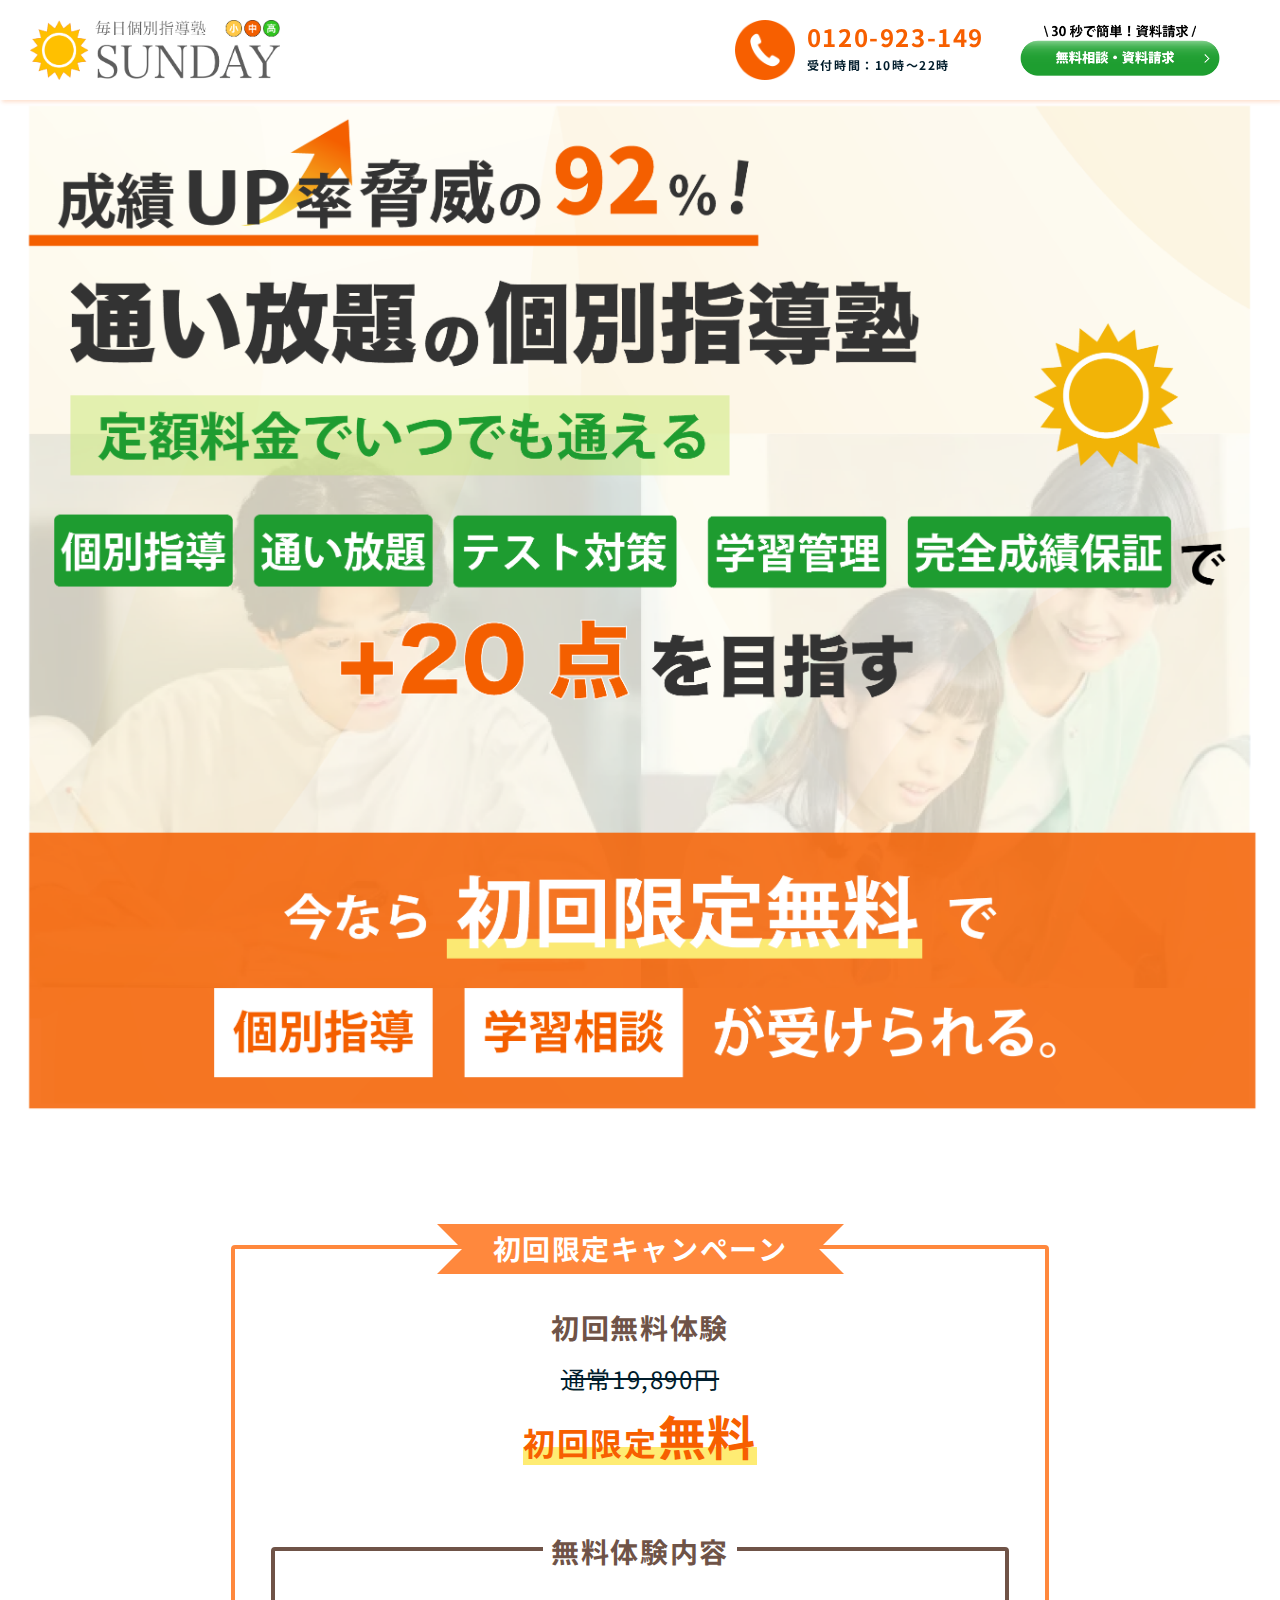
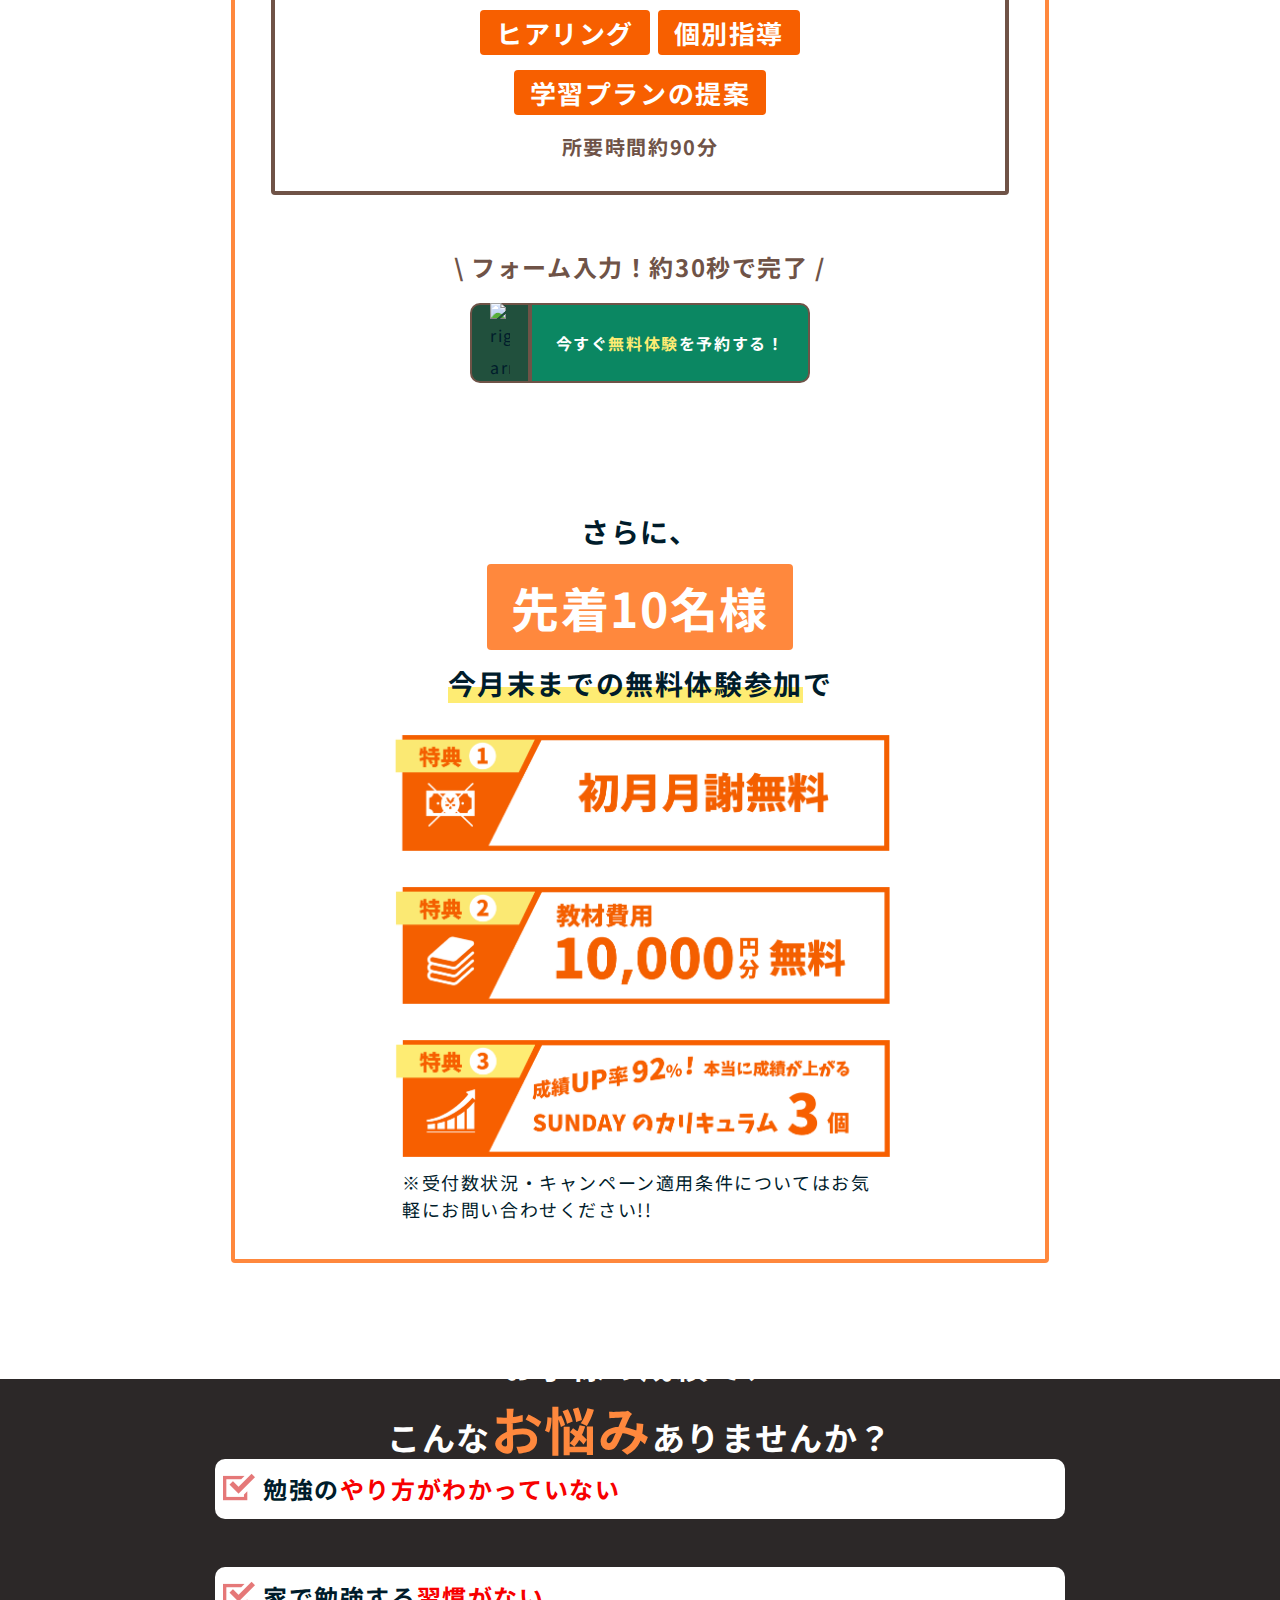
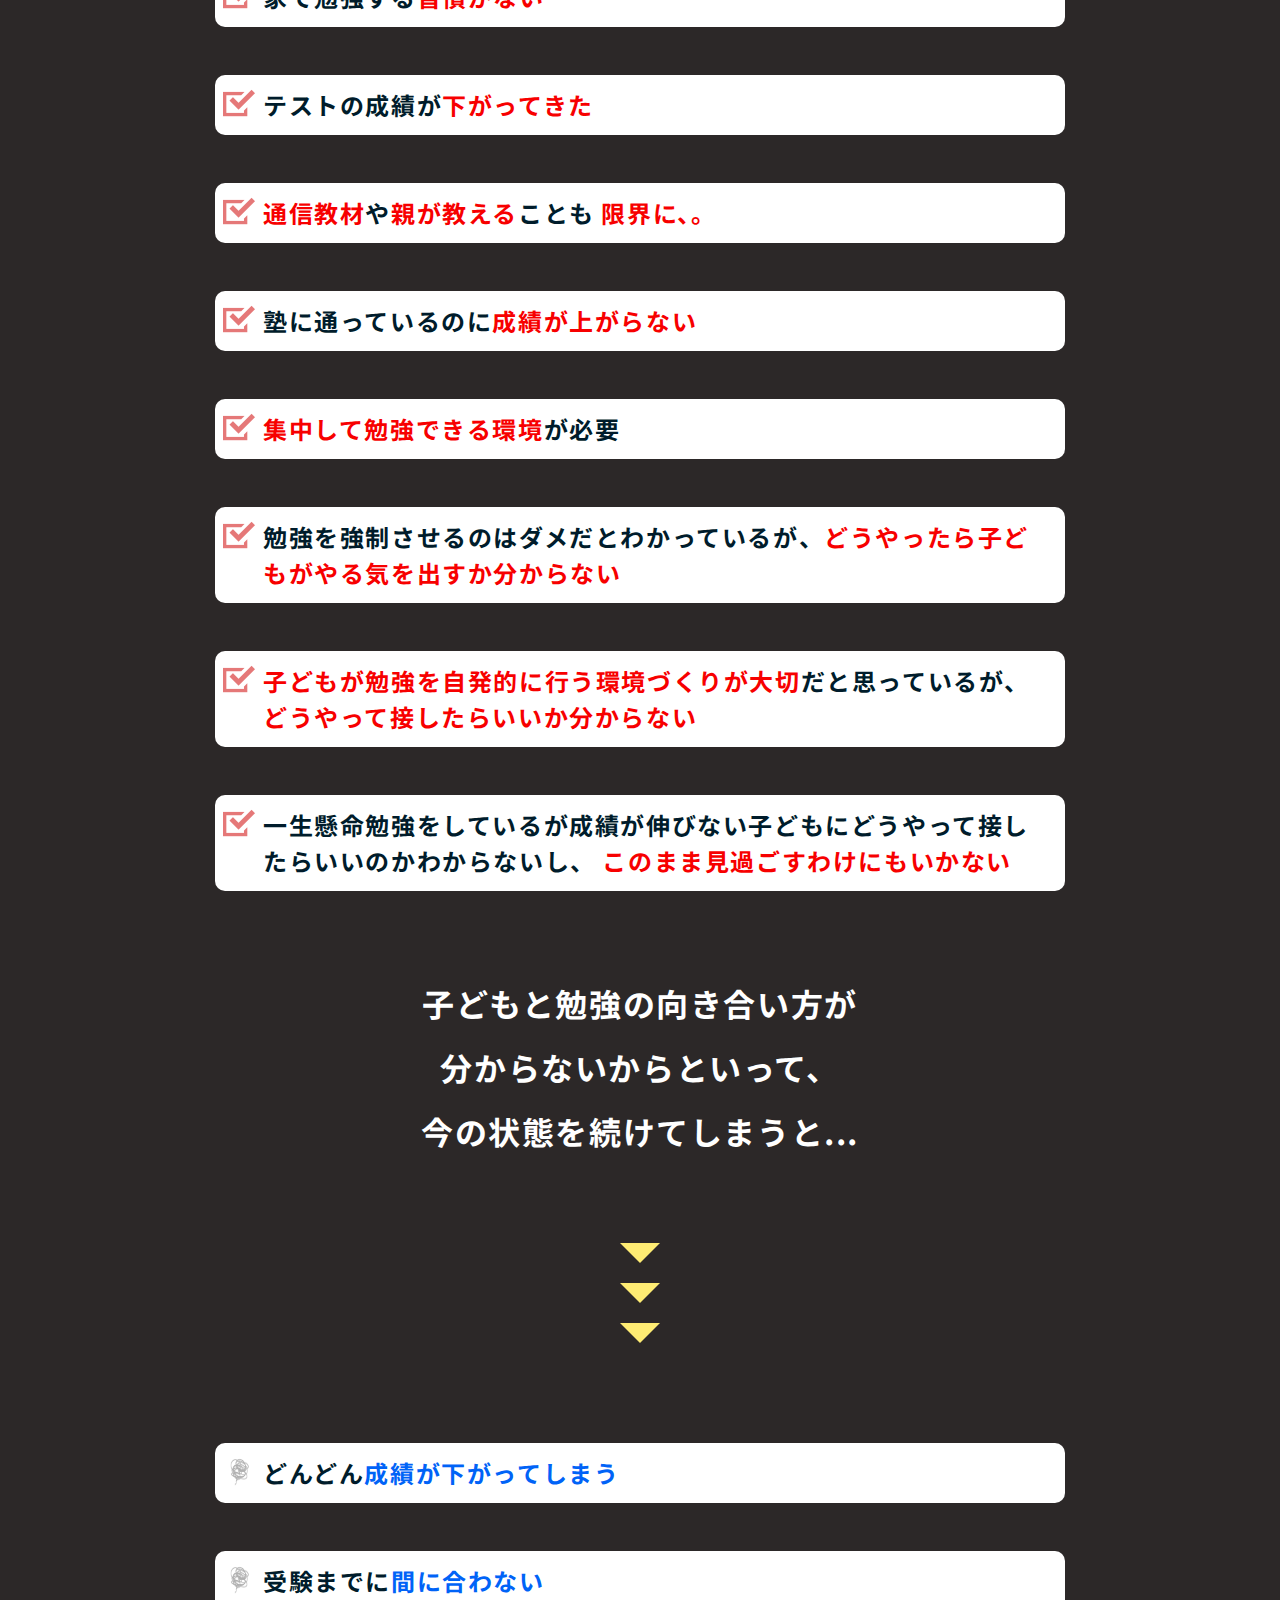
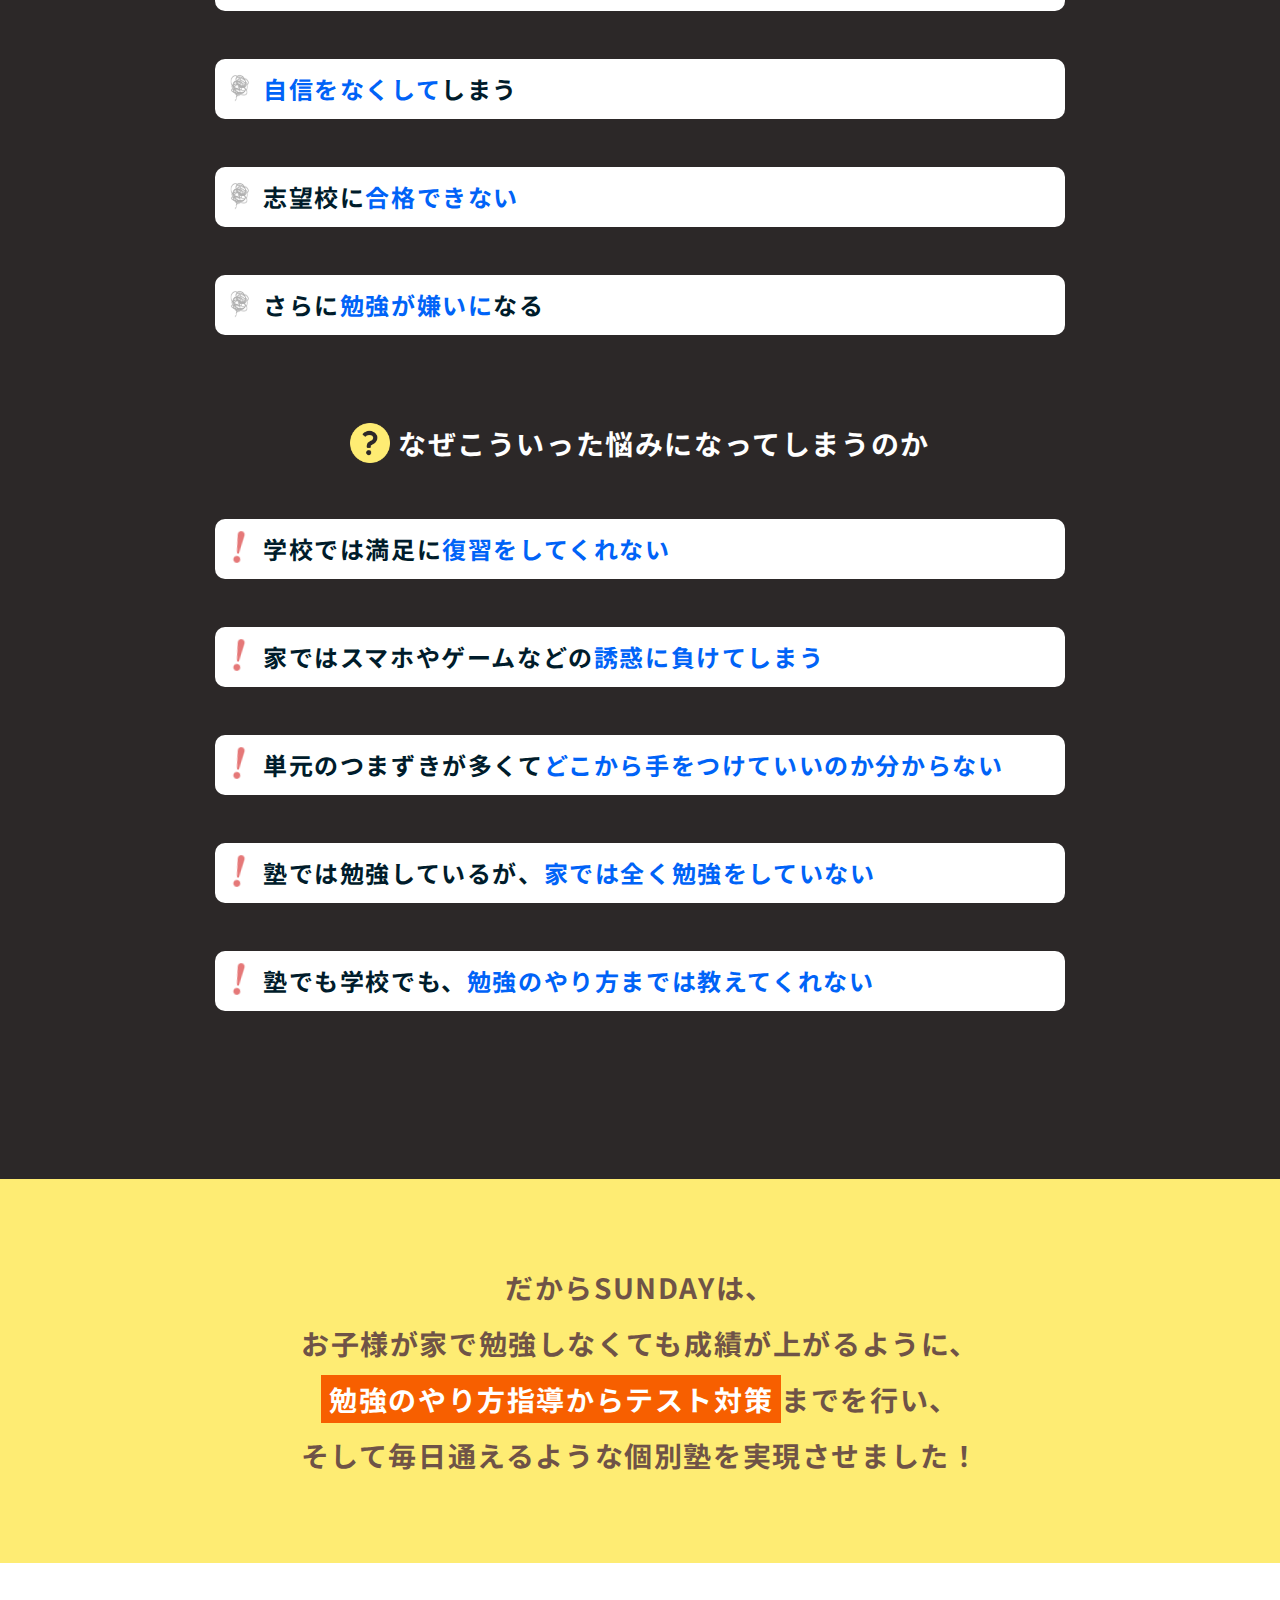
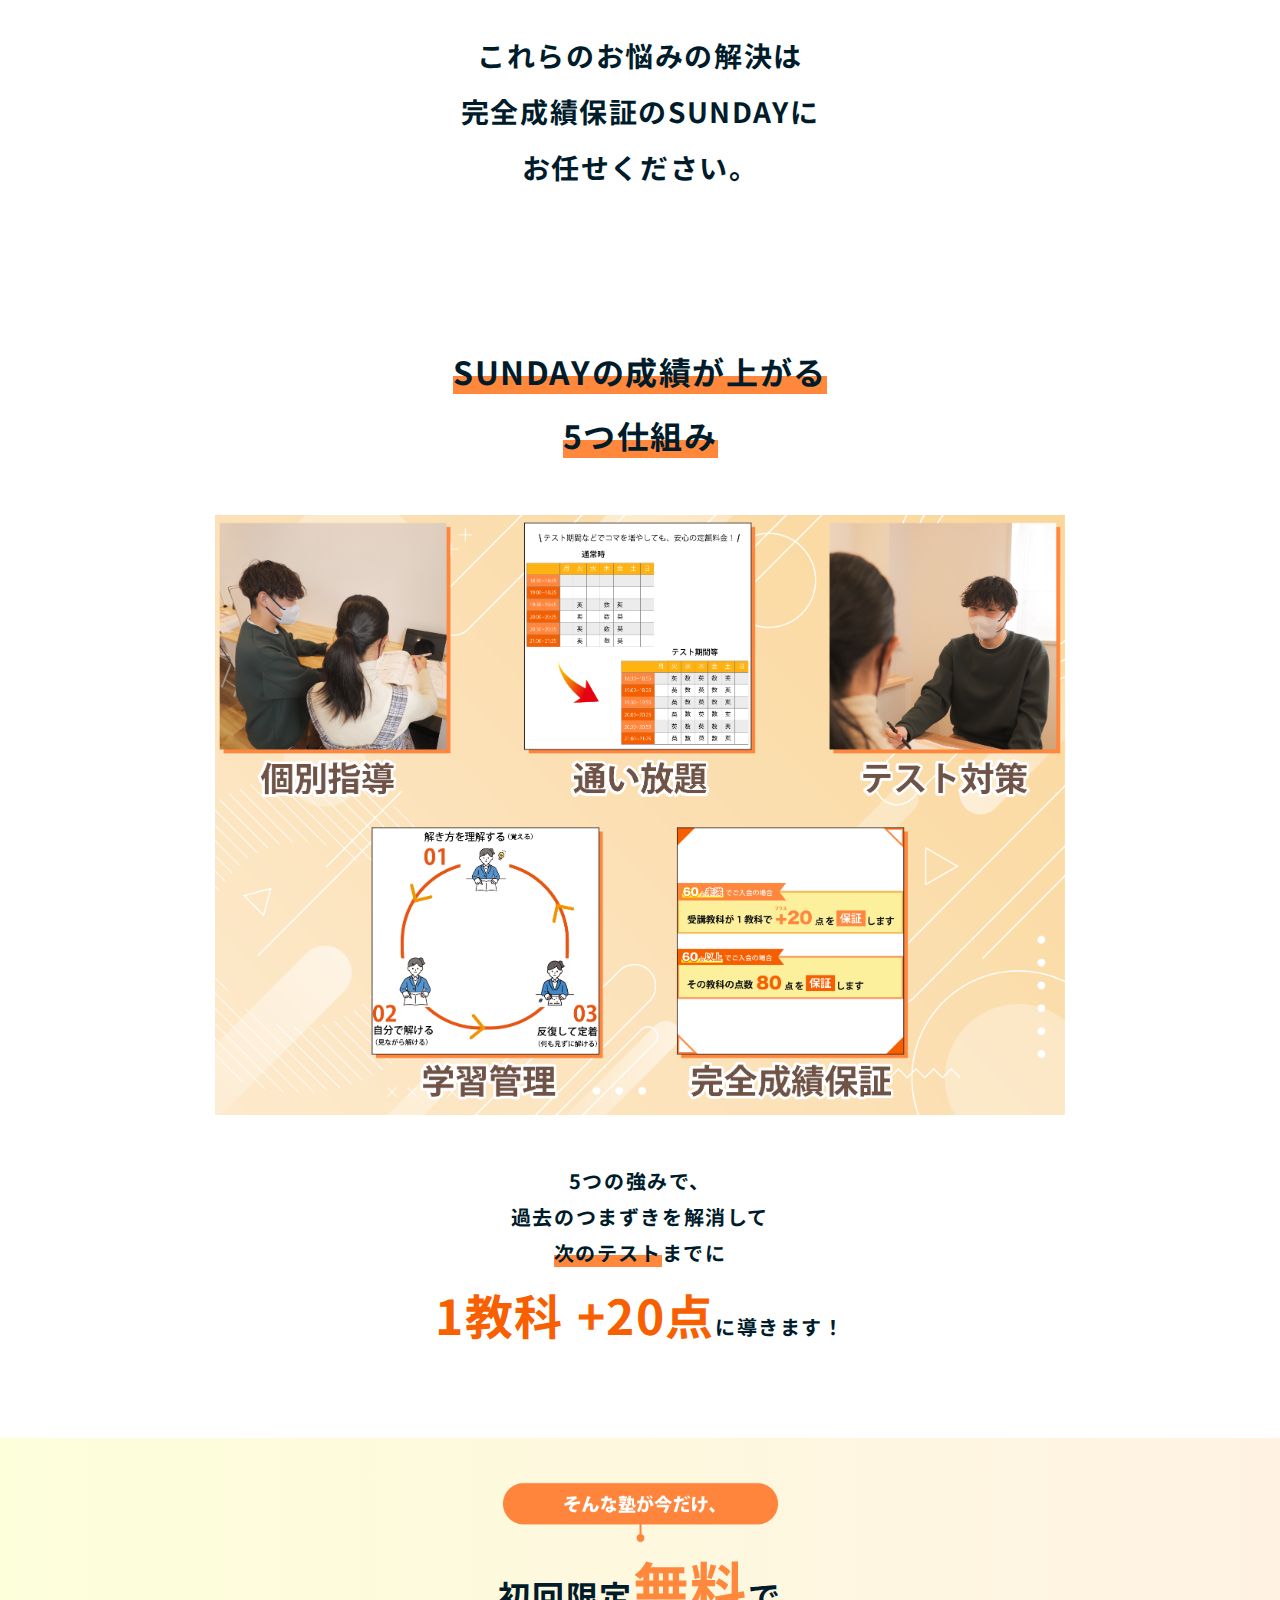
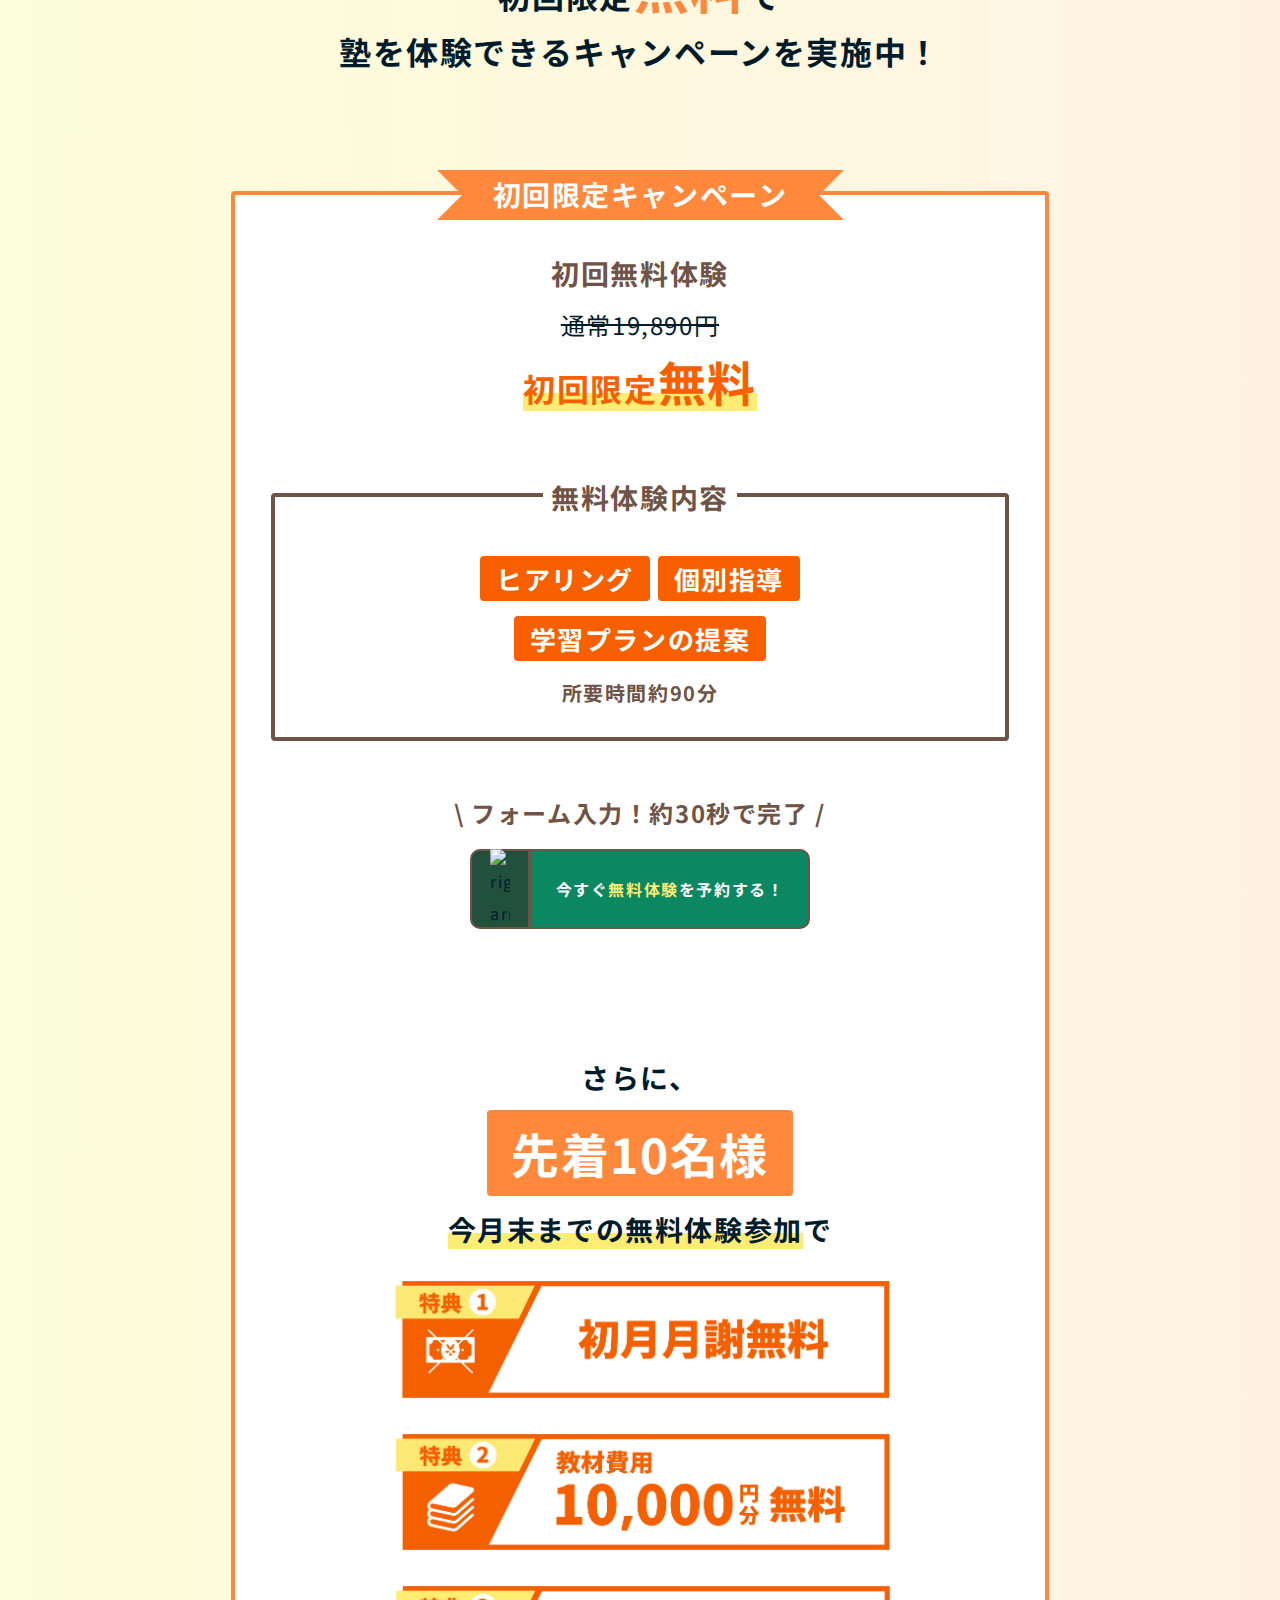
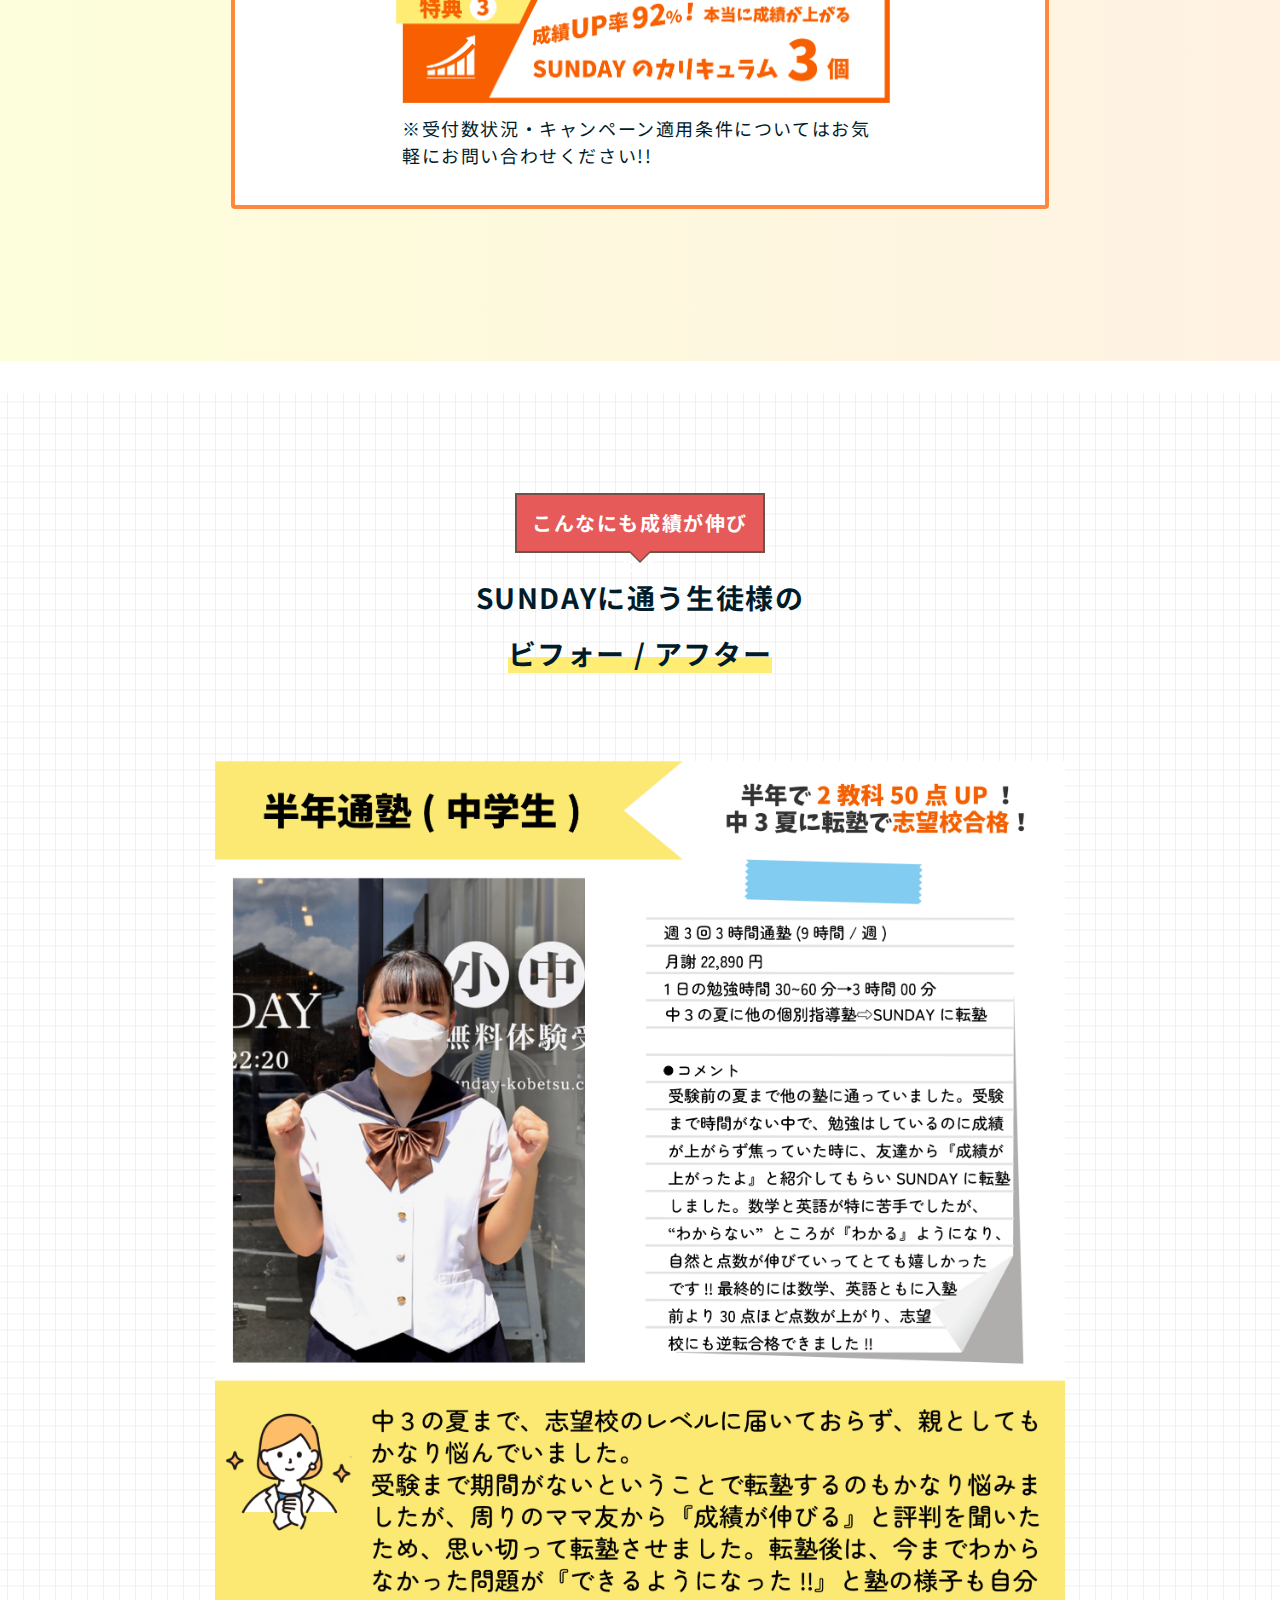
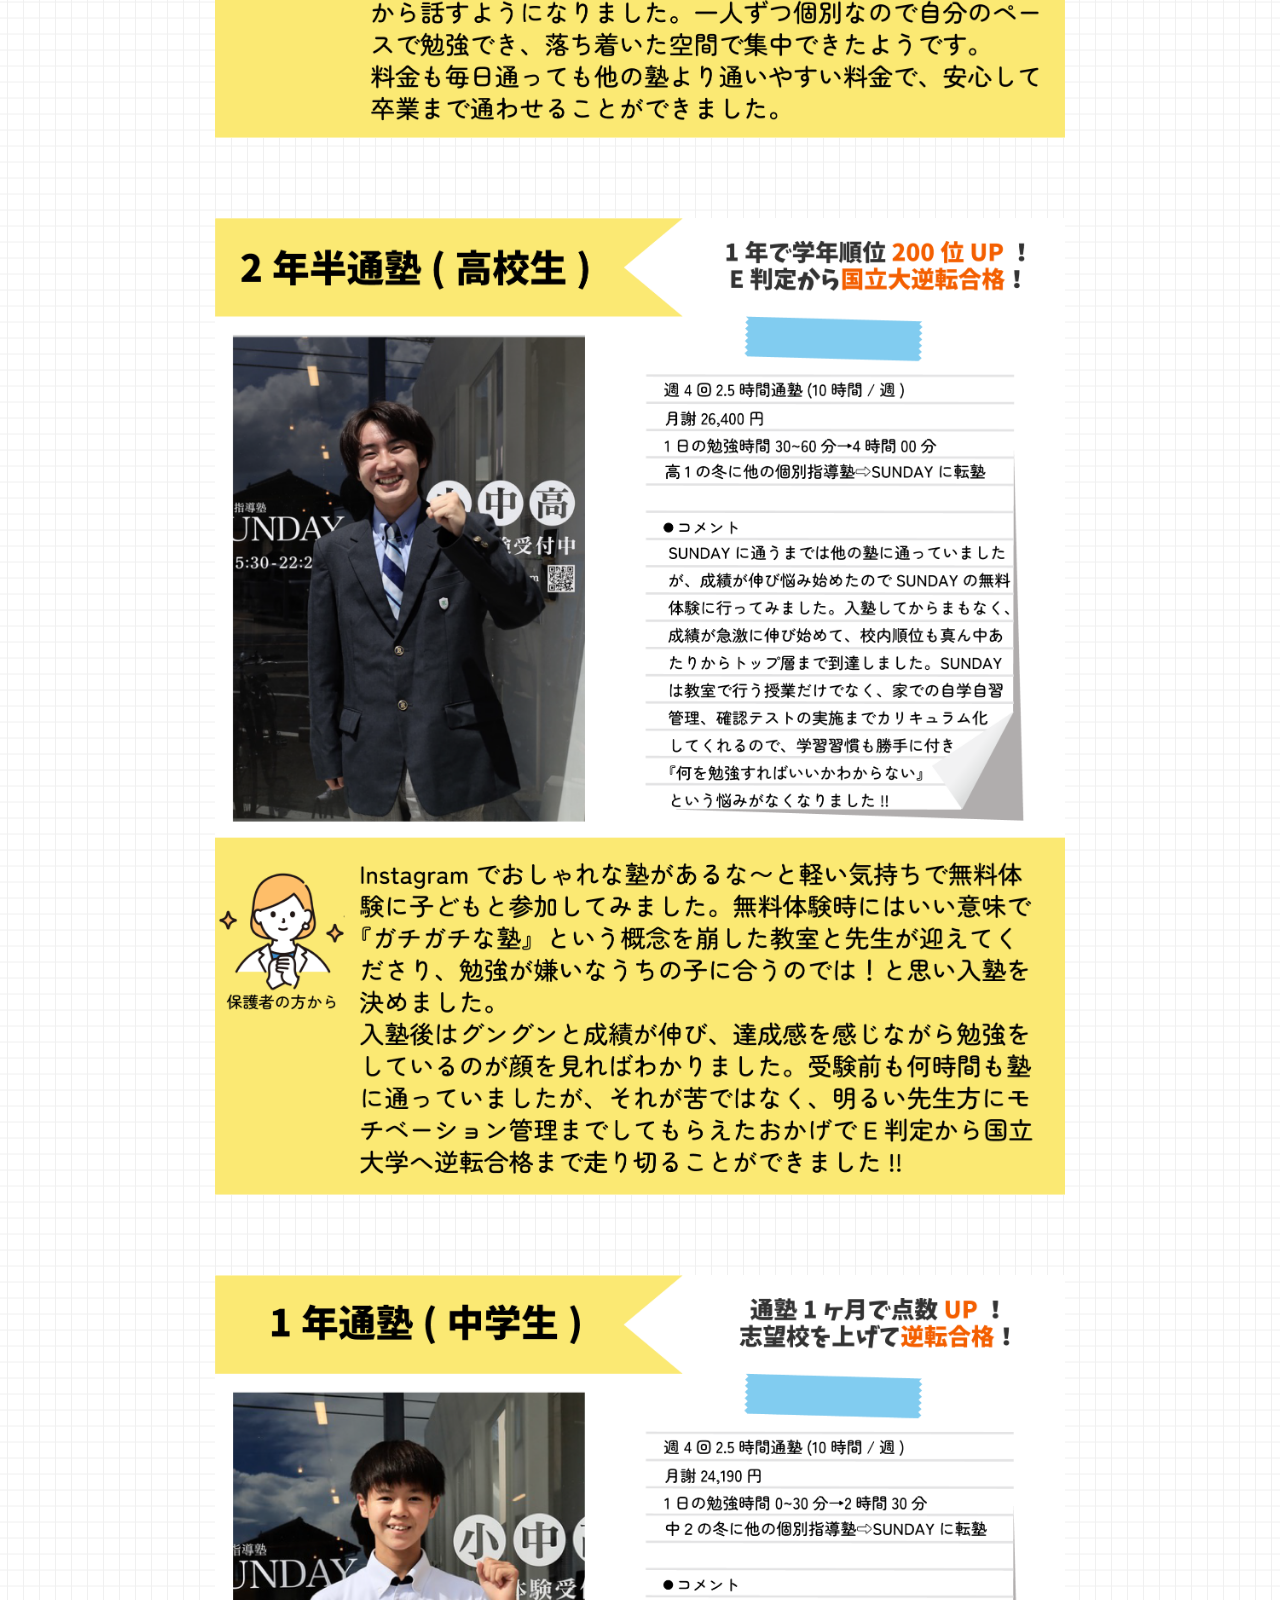
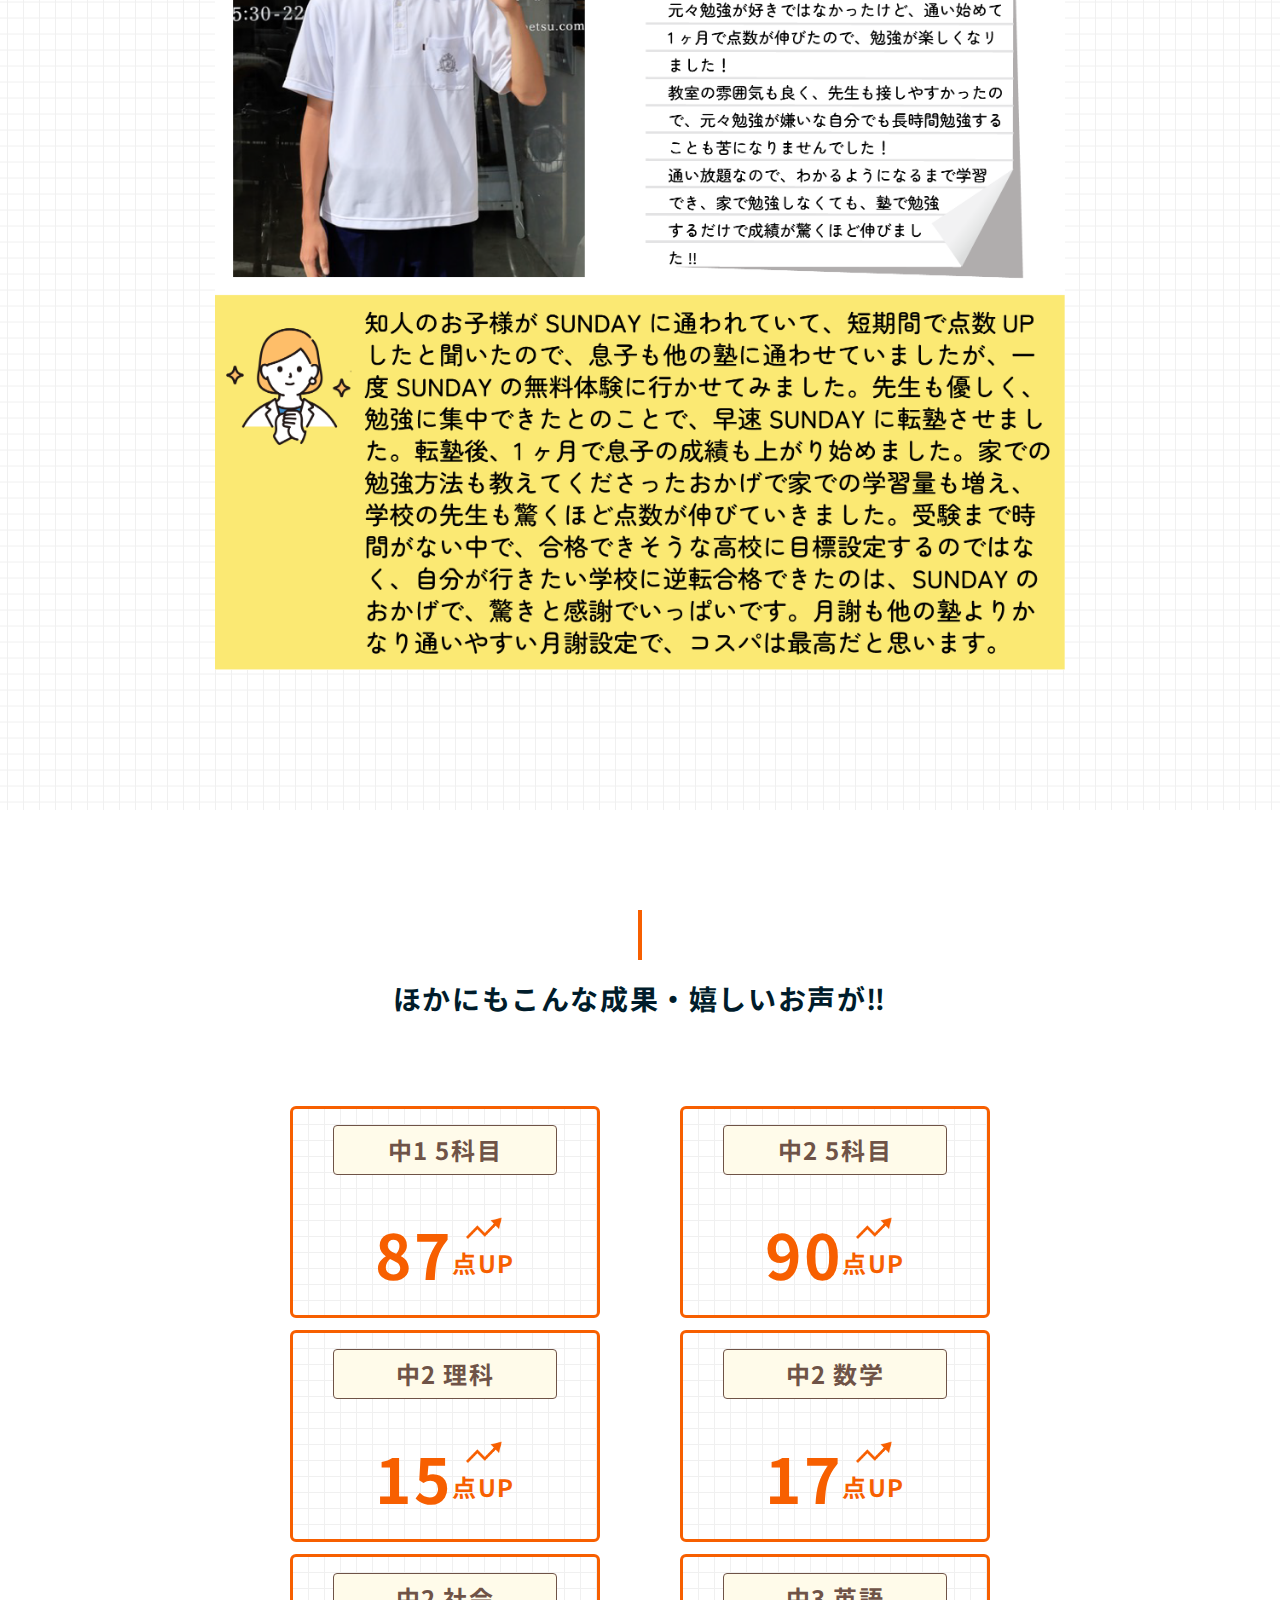
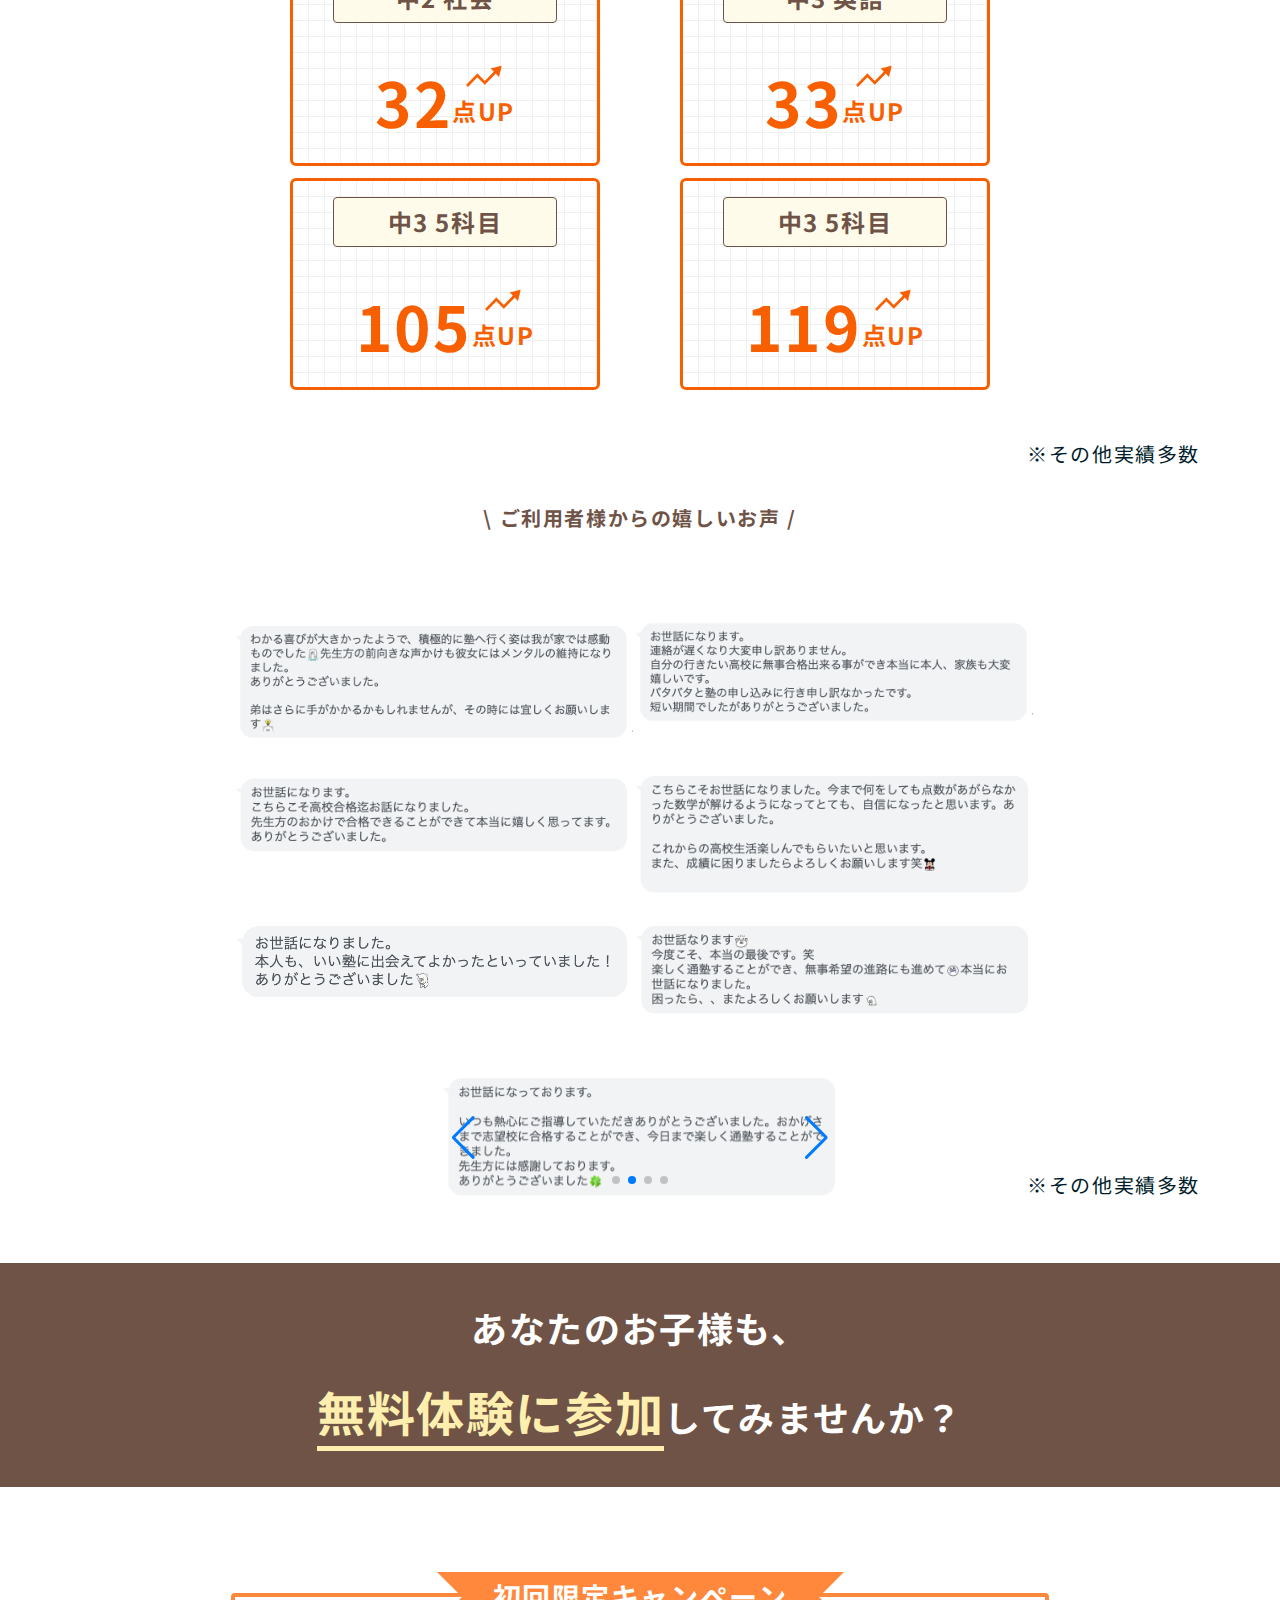
==== commit b2c57189: "Update index.html" ====
--- a/index.html
+++ b/index.html
@@ -284,11 +284,7 @@
     <section class="ploblem">
       <p class="sunday-com">これらのお悩みの解決は<br>完全成績保証のSUNDAYに<br>お任せください。</p>
       <div class="sunday-mov">
-        <iframe src="https://www.youtube.com/embed/rAT0pa_GykE?si=7LaFMJANTs27OnOm"
-          title="YouTube video player"
-          frameborder="0"
-          allow="accelerometer; autoplay; clipboard-write; encrypted-media; gyroscope; picture-in-picture; web-share"
-          allowfullscreen></iframe>
+<!--     ここに動画を挿入     -->
       </div>
       <div class="sunday-coaching" id="sunday-coaching_section">
         <div class="sunday-result_wrapper">
--- a/style.css
+++ b/style.css
@@ -494,6 +494,7 @@
 
 .compaign-inner {
   border: 2px solid var(--orange-color02);
+  border-radius: 4px;
   background: var(--white-color);
 }
 @media screen and (min-width: 768px) {
@@ -602,6 +603,7 @@
 /* ------キャンペーン内容------ */
 .compaign-menu {
   border: 2px solid var(--brown-color);
+  border-radius: 4px;
   margin: -24px 16px 48px;
 }
 @media screen and (min-width: 1080px) {
@@ -1421,8 +1423,6 @@
 .promotion-ttl {
   background: var(--brown-color);
   box-shadow: 0 0 0 10px var(--brown-color);
-  border-top: 3px dashed var(--white-color);
-  border-bottom: 3px dashed var(--white-color);
   color: var(--white-color);
   font-weight: bold;
   font-size: 18px;
@@ -1439,10 +1439,13 @@
 
 .promoion-accent {
   font-size: 24px;
+  color: #FFEFAF;
+  border-bottom: 3px solid #FFEFAF;
 }
 @media screen and (min-width: 1080px) {
   .promoion-accent {
     font-size: 48px;
+    border-bottom: 5px solid #FFEFAF;
   }
 }
 
@@ -1499,6 +1502,7 @@
 
 .maximum-effect_txt_box {
   border: 2px solid var(--orange-color01);
+  border-radius: 4px;
   margin: 48px 16px 24px;
   padding: 12px;
 }
@@ -1520,7 +1524,7 @@
 }
 
 .under-line {
-  border-bottom: 3px solid var(--brown-color);
+  border-bottom: 3px solid var(--orange-color02);
 }
 
 .maximum-effect_current {
@@ -1712,16 +1716,16 @@
 }
 
 .easy-point_img {
-  width: 115px;
+  width: 140px;
   position: relative;
-  top: 30px;
-  left: 16px;
+  top: 23px;
+  left: 32%;
 }
 @media screen and (min-width: 1080px) {
   .easy-point_img {
-    width: 200px;
+    width: 250px;
     position: relative;
-    left: 20%;
+    left: 42%;
   }
 }
 .easy-point_ttl {
@@ -1730,7 +1734,7 @@
   font-weight: bold;
   font-size: 22px;
   text-align: center;
-  padding: 24px 0;
+  padding: 32px 0 24px;
   line-height: 1.5;
 }
 @media screen and (min-width: 1080px) {
@@ -1803,15 +1807,17 @@
   text-align: center;
 }
 
-.rate-txt {
-  background: var(--orange-color01);
-  color: var(--white-color);
-  font-weight: bold;
-  padding: 10px 12px;
-}
-@media screen and (min-width: 1080px) {
-  .rate-txt {
-    font-size: 28px;
+.rate-img {
+  width: 150px;
+  position: relative;
+  top: 25px;
+  left: 30%;
+}
+@media screen and (min-width: 1080px) {
+  .rate-img {
+    width: 250px;
+    top: 35px;
+    left: 43%;
   }
 }
 
@@ -1819,11 +1825,11 @@
   background: var(--yellow-color);
   font-weight: bold;
   font-size: 22px;
-  padding: 14px;
+  padding:  24px 0 14px;
 }
 @media screen and (min-width: 1080px) {
   .rate-ttl_txt {
-    font-size: 36px;
+    font-size: 44px;
   }
 }
 
